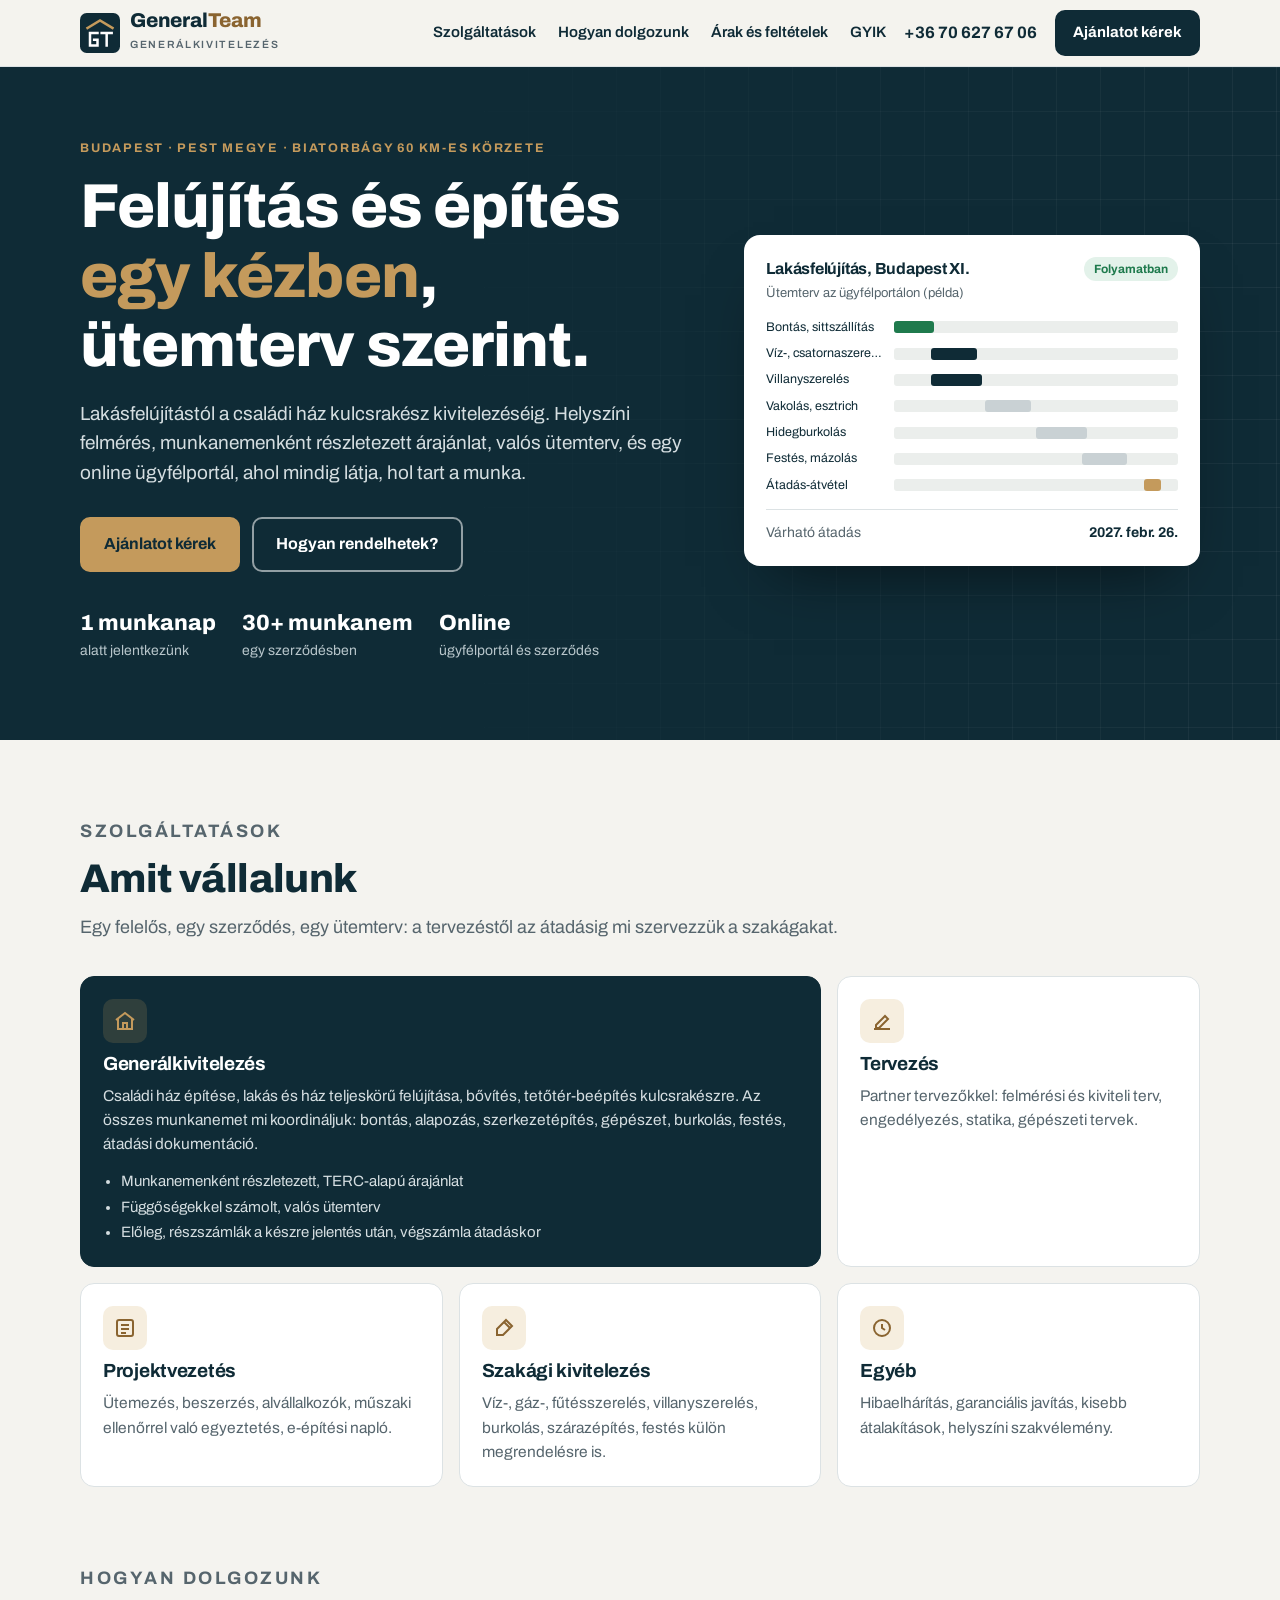
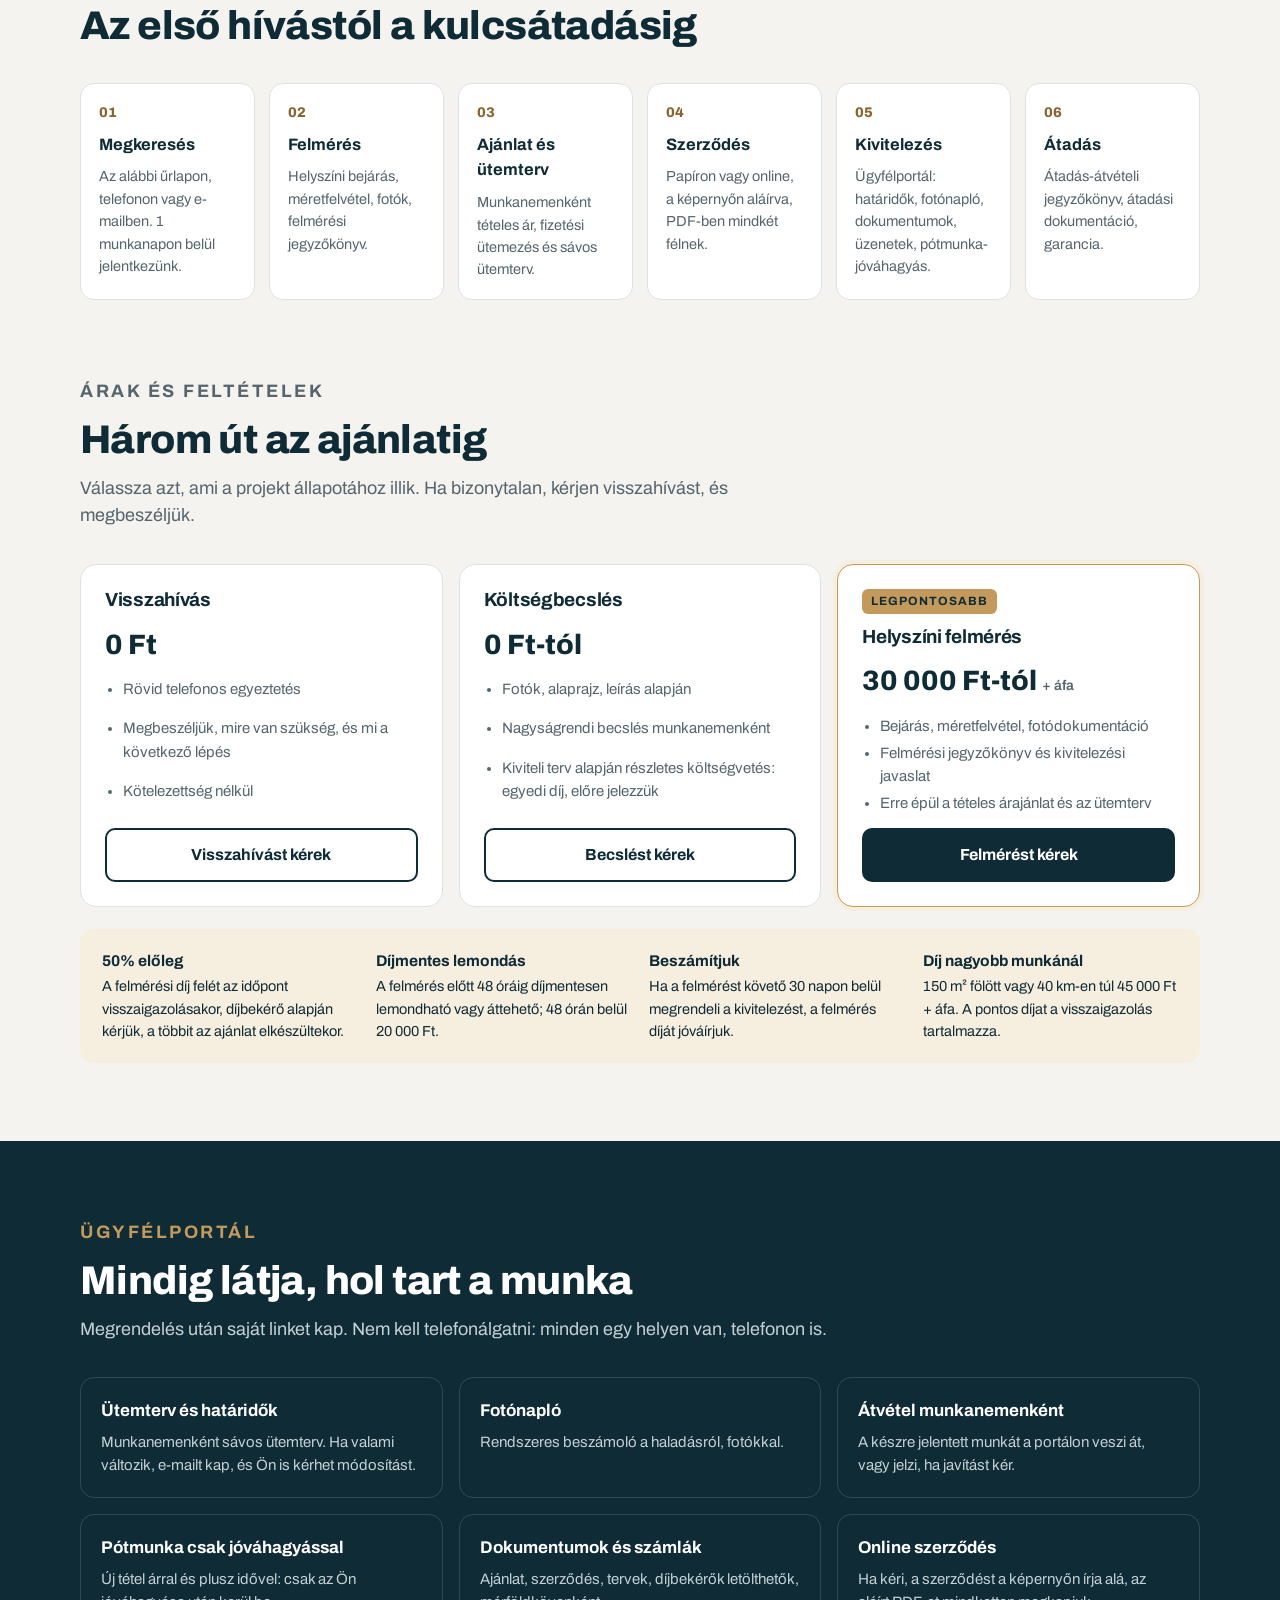
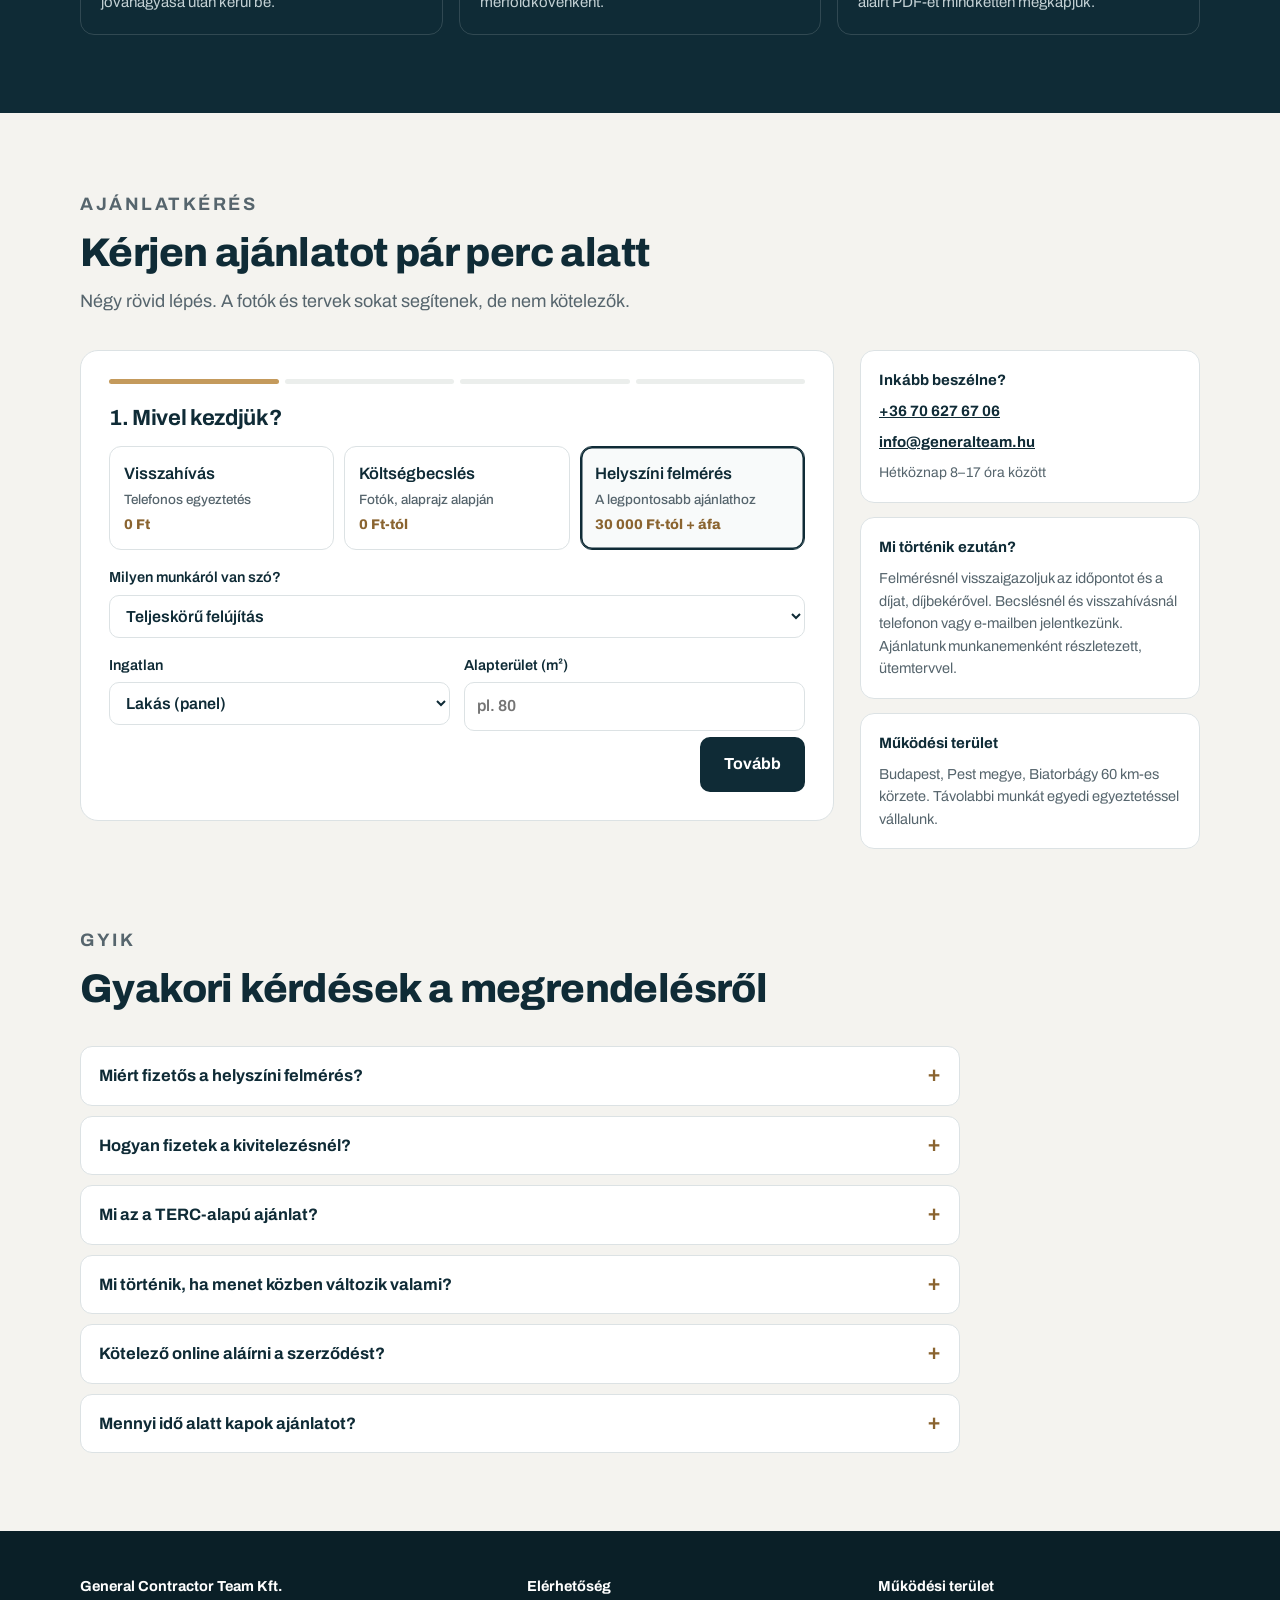
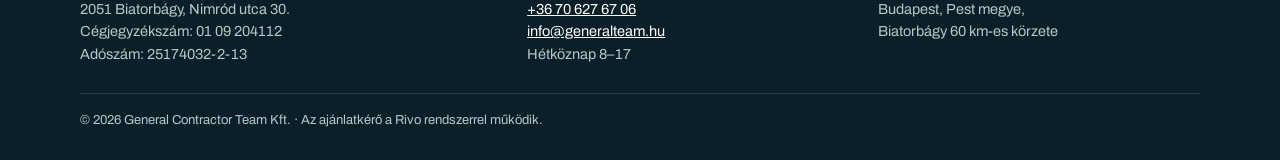
==== gt/index.html @ 6536d8f0 "GeneralTeam: iroda, ügyfélportál és weboldal (generálkivitelezés) Co-Authored-By: Claude Opus 5.5 <n" ====
<!DOCTYPE html>
<html lang="hu">
<head>
<meta charset="utf-8">
<meta name="viewport" content="width=device-width, initial-scale=1, viewport-fit=cover">
<title>GeneralTeam – generálkivitelezés Budapesten és Pest megyében</title>
<meta name="description" content="Lakásfelújítás, családi ház építése, bővítés és szakági munkák egy kézben. Helyszíni felmérés, részletes árajánlat ütemtervvel, online ügyfélportál.">
<link rel="preconnect" href="https://fonts.googleapis.com">
<link href="https://fonts.googleapis.com/css2?family=Archivo:wght@400;500;600;700;800&display=swap" rel="stylesheet">
<style>
:root{
  --navy:#0F2B36;--navy2:#173B49;--brass:#C49A5C;--brass-d:#8A6430;--brass-t:#F6EEDF;
  --bg:#F4F3EF;--paper:#FFFFFF;--ink:#0F2B36;--muted:#56656D;--line:#DCE2E4;--soft:#EBEEEC;
  --ok:#1F7A4D;--ok-t:#E3F2EA;--bad:#B3261E;--bad-t:#FBE9E7;
  --f:'Archivo',system-ui,-apple-system,'Segoe UI',sans-serif;
  color-scheme:light;
}
*{box-sizing:border-box}[hidden]{display:none!important}
html{scroll-behavior:smooth;-webkit-text-size-adjust:100%}
body{margin:0;background:var(--bg);color:var(--ink);font-family:var(--f);font-size:16.5px;line-height:1.55}
a{color:inherit}
img,svg{display:block}
h1,h2,h3{margin:0;letter-spacing:-.015em;line-height:1.12;text-wrap:balance}
h1{font-size:clamp(34px,6.4vw,62px);font-weight:800}
h2{font-size:clamp(27px,4.2vw,40px);font-weight:800}
h3{font-size:19px;font-weight:700}
p{margin:0}
.wrap{max-width:1160px;margin:0 auto;padding-inline:20px}
.eyebrow{font-size:12.5px;letter-spacing:.14em;text-transform:uppercase;font-weight:700;color:var(--brass-d)}
.muted{color:var(--muted)}
.btn{display:inline-flex;align-items:center;justify-content:center;gap:8px;font:inherit;font-weight:700;font-size:16px;border:2px solid var(--navy);background:var(--navy);color:#fff;padding:13px 22px;border-radius:10px;text-decoration:none;cursor:pointer;min-height:48px}
.btn:hover{background:var(--navy2)}
.btn.brass{background:var(--brass);border-color:var(--brass);color:var(--navy)}
.btn.brass:hover{background:#D3AD74}
.btn.ghost{background:transparent;color:var(--navy)}
.btn.ghost.light{color:#fff;border-color:rgba(255,255,255,.55)}
.btn:disabled{opacity:.55;cursor:wait}
:focus-visible{outline:3px solid var(--brass);outline-offset:2px}

/* fejléc */
.hdr{position:sticky;top:0;z-index:30;background:rgba(244,243,239,.94);backdrop-filter:saturate(1.4) blur(8px);border-bottom:1px solid var(--line)}
.hdr .wrap{display:flex;align-items:center;gap:18px;min-height:66px}
.brand{display:flex;align-items:center;gap:10px;text-decoration:none}
.brand b{font-size:20px;font-weight:800;letter-spacing:-.01em;display:block;line-height:1}
.brand small{font-size:10.5px;letter-spacing:.16em;color:var(--muted);font-weight:600}
.nav{display:flex;gap:22px;margin-left:auto;font-weight:600;font-size:15px}
.nav a{text-decoration:none}
.nav a:hover{color:var(--brass-d)}
.hdr .tel{font-weight:700;text-decoration:none;white-space:nowrap}
.hdr .btn{padding:9px 16px;min-height:42px;font-size:15px}

/* hős */
.hero{background:var(--navy);color:#fff;position:relative;overflow:hidden}
.hero .wrap{display:grid;grid-template-columns:minmax(0,1.15fr) minmax(0,.85fr);gap:48px;align-items:center;padding-block:72px 78px;position:relative;z-index:1}
.hero h1 span{color:var(--brass)}
.hero p.lead{font-size:19px;color:#D5DEE1;max-width:36em;margin-top:18px}
.hero .cta{display:flex;gap:12px;flex-wrap:wrap;margin-top:30px}
.hero .facts{display:flex;gap:26px;flex-wrap:wrap;margin-top:34px;font-size:14px;color:#B8C6CB}
.hero .facts b{display:block;color:#fff;font-size:22px;font-weight:800}
.grid-bg{position:absolute;inset:0;background-image:linear-gradient(rgba(255,255,255,.05) 1px,transparent 1px),linear-gradient(90deg,rgba(255,255,255,.05) 1px,transparent 1px);background-size:44px 44px;mask-image:linear-gradient(90deg,transparent 30%,#000 100%);-webkit-mask-image:linear-gradient(90deg,transparent 30%,#000 100%)}
.hero-card{background:#fff;color:var(--ink);border-radius:16px;padding:22px;box-shadow:0 30px 60px -30px rgba(0,0,0,.6)}
.hero-card h3{font-size:16px}
.mini-g{display:flex;flex-direction:column;gap:7px;margin-top:14px}
.mini-g div{display:grid;grid-template-columns:118px minmax(0,1fr);gap:10px;align-items:center;font-size:12.5px}
.mini-g span{white-space:nowrap;overflow:hidden;text-overflow:ellipsis}
.mini-g i{display:block;height:12px;border-radius:3px;background:var(--soft);position:relative}
.mini-g i::after{content:'';position:absolute;top:0;bottom:0;left:var(--a);width:var(--w);border-radius:3px;background:var(--c,#C9D1D4)}
.hero-card .row{display:flex;justify-content:space-between;gap:10px;border-top:1px solid var(--line);padding-top:12px;margin-top:14px;font-size:14px}
.pill{display:inline-block;font-size:12px;font-weight:700;padding:3px 10px;border-radius:99px;background:var(--ok-t);color:var(--ok)}

section{padding-block:78px}
.sec-h{display:flex;flex-direction:column;gap:12px;max-width:760px;margin-bottom:34px}
.sec-h p{font-size:18px;color:var(--muted)}

/* szolgáltatások */
.svc{display:grid;grid-template-columns:repeat(3,minmax(0,1fr));gap:16px}
.svc article{background:var(--paper);border:1px solid var(--line);border-radius:14px;padding:22px;display:flex;flex-direction:column;gap:10px}
.svc article.big{grid-column:span 2;background:var(--navy);color:#fff;border-color:var(--navy)}
.svc article.big p,.svc article.big li{color:#D5DEE1}
.svc .ico{width:44px;height:44px;border-radius:10px;background:var(--brass-t);display:grid;place-items:center}
.svc article.big .ico{background:rgba(196,154,92,.18)}
.svc ul{margin:4px 0 0;padding-left:18px;font-size:15px;color:var(--muted);display:grid;gap:2px}
.svc p{font-size:15.5px;color:var(--muted)}

/* folyamat */
.steps{display:grid;grid-template-columns:repeat(6,minmax(0,1fr));gap:14px;counter-reset:s}
.steps li{list-style:none;background:var(--paper);border:1px solid var(--line);border-radius:14px;padding:18px;display:flex;flex-direction:column;gap:8px;position:relative}
.steps li::before{counter-increment:s;content:counter(s,decimal-leading-zero);font-weight:800;color:var(--brass-d);font-size:14px}
.steps li b{font-size:16.5px}
.steps li span{font-size:14.5px;color:var(--muted)}
.steps{padding:0;margin:0}

/* utak */
.paths{display:grid;grid-template-columns:repeat(3,minmax(0,1fr));gap:16px}
.path{background:var(--paper);border:1.5px solid var(--line);border-radius:16px;padding:24px;display:flex;flex-direction:column;gap:12px}
.path.hl{border-color:var(--brass);box-shadow:0 0 0 4px var(--brass-t)}
.path .price{font-size:28px;font-weight:800}
.path .price small{font-size:14px;font-weight:600;color:var(--muted)}
.path ul{margin:0;padding-left:18px;font-size:15px;color:var(--muted);display:grid;gap:4px;flex:1}
.path .tag{align-self:flex-start;font-size:12px;font-weight:700;letter-spacing:.08em;text-transform:uppercase;background:var(--brass);color:var(--navy);padding:3px 9px;border-radius:6px}
.terms{margin-top:22px;background:var(--brass-t);border-radius:14px;padding:20px 22px;display:grid;grid-template-columns:repeat(4,minmax(0,1fr));gap:18px;font-size:14.5px}
.terms b{display:block;font-size:15.5px;margin-bottom:2px}

/* portál */
.portal{background:var(--navy);color:#fff}
.portal .sec-h p{color:#C3D0D4}
.feat{display:grid;grid-template-columns:repeat(3,minmax(0,1fr));gap:16px}
.feat div{border:1px solid rgba(255,255,255,.14);border-radius:14px;padding:20px;display:flex;flex-direction:column;gap:6px}
.feat b{font-size:17px}
.feat span{color:#C3D0D4;font-size:15px}

/* űrlap */
.form-wrap{display:grid;grid-template-columns:minmax(0,1fr) 340px;gap:26px;align-items:start}
.wiz{background:var(--paper);border:1px solid var(--line);border-radius:18px;padding:28px}
.prog{display:flex;gap:6px;margin-bottom:22px}
.prog i{flex:1;height:5px;border-radius:9px;background:var(--soft)}
.prog i.on{background:var(--brass)}
.step{display:flex;flex-direction:column;gap:16px}
.step h3{font-size:22px}
.opts{display:grid;grid-template-columns:repeat(3,minmax(0,1fr));gap:10px}
.opts.c2{grid-template-columns:repeat(2,minmax(0,1fr))}
.opt{position:relative}
.opt input{position:absolute;opacity:0;pointer-events:none}
.opt span{display:flex;flex-direction:column;gap:3px;border:1.5px solid var(--line);border-radius:12px;padding:14px;cursor:pointer;height:100%;font-weight:600}
.opt span small{font-weight:500;color:var(--muted);font-size:13.5px}
.opt span em{font-style:normal;font-weight:800;color:var(--brass-d);font-size:14px}
.opt input:checked+span{border-color:var(--navy);box-shadow:inset 0 0 0 1.5px var(--navy);background:#F8FAFA}
.opt input:focus-visible+span{outline:3px solid var(--brass);outline-offset:2px}
.f2{display:grid;grid-template-columns:repeat(2,minmax(0,1fr));gap:14px}
label.fld{display:flex;flex-direction:column;gap:6px;font-weight:600;font-size:14.5px}
label.fld small{font-weight:500;color:var(--muted)}
input[type=text],input[type=email],input[type=tel],input[type=number],input[type=date],select,textarea{font:inherit;font-size:16px;width:100%;border:1.5px solid var(--line);border-radius:10px;padding:11px 12px;background:#fff;color:var(--ink)}
textarea{min-height:110px;resize:vertical}
input:focus,select:focus,textarea:focus{border-color:var(--navy);outline:none}
.chk{display:flex;gap:10px;align-items:flex-start;font-size:15px}
.chk input{width:20px;height:20px;margin-top:2px;flex:none;accent-color:var(--navy)}
.drop{border:2px dashed #B9C3C6;border-radius:12px;padding:20px;text-align:center;cursor:pointer;background:#FAFBFA;display:block}
.drop b{display:block}
.flist{display:flex;flex-direction:column;gap:6px;font-size:14px}
.flist div{display:flex;justify-content:space-between;gap:10px;background:var(--soft);border-radius:8px;padding:7px 10px}
.flist button{border:0;background:none;font:inherit;color:var(--bad);cursor:pointer}
.nav-b{display:flex;justify-content:space-between;gap:10px;margin-top:6px}
.err{background:var(--bad-t);color:var(--bad);padding:11px 14px;border-radius:10px;font-weight:600;font-size:15px}
.fee{background:var(--brass-t);border-radius:12px;padding:14px 16px;font-size:15px;display:flex;flex-direction:column;gap:6px}
.fee b.big{font-size:22px}
.done{text-align:center;padding:30px 10px;display:flex;flex-direction:column;gap:12px;align-items:center}
.done .ok{width:64px;height:64px;border-radius:50%;background:var(--ok-t);display:grid;place-items:center}
.aside{display:flex;flex-direction:column;gap:14px;position:sticky;top:86px}
.aside .card{background:var(--paper);border:1px solid var(--line);border-radius:14px;padding:18px;font-size:15px;display:flex;flex-direction:column;gap:8px}
.aside .card a{font-weight:700}
.hp{position:absolute;left:-9999px;width:1px;height:1px;overflow:hidden}

/* GYIK */
.faq{display:grid;gap:10px;max-width:880px}
.faq details{background:var(--paper);border:1px solid var(--line);border-radius:12px;padding:0 18px}
.faq summary{cursor:pointer;font-weight:700;padding:16px 0;list-style:none;display:flex;justify-content:space-between;gap:12px}
.faq summary::after{content:'+';font-size:22px;line-height:1;color:var(--brass-d)}
.faq details[open] summary::after{content:'–'}
.faq summary::-webkit-details-marker{display:none}
.faq details p{padding-bottom:16px;color:var(--muted)}

footer{background:#0A1F27;color:#B8C6CB;padding-block:44px 30px;font-size:14.5px}
footer .wrap{display:grid;grid-template-columns:1.3fr 1fr 1fr;gap:28px}
footer b{color:#fff}
footer a{color:#fff}
footer .bot{grid-column:1/-1;border-top:1px solid rgba(255,255,255,.12);padding-top:16px;font-size:13px}
.mcta{display:none}

@media (max-width:960px){
  .hero .wrap{grid-template-columns:minmax(0,1fr);padding-block:48px 56px;gap:34px}
  .svc,.paths,.feat{grid-template-columns:minmax(0,1fr) minmax(0,1fr)}
  .svc article.big{grid-column:1/-1}
  .steps{grid-template-columns:repeat(3,minmax(0,1fr))}
  .terms{grid-template-columns:repeat(2,minmax(0,1fr))}
  .form-wrap{grid-template-columns:minmax(0,1fr)}
  .aside{position:static}
  .nav{display:none}
  .hdr .tel{margin-left:auto}
}
@media (max-width:640px){
  body{font-size:16px}
  section{padding-block:54px}
  .wrap{padding-inline:16px}
  .svc,.paths,.feat,.steps,.terms,.f2,.opts,.opts.c2{grid-template-columns:minmax(0,1fr)}
  .hero .cta .btn{flex:1 1 100%}
  .hero p.lead{font-size:17.5px}
  .wiz{padding:20px 16px;border-radius:14px}
  .hdr .btn{display:none}
  .hdr .tel{font-size:15px}
  .brand small{display:none}
  footer .wrap{grid-template-columns:minmax(0,1fr)}
  .mcta{display:flex;position:fixed;left:0;right:0;bottom:0;z-index:40;gap:8px;padding:10px 12px calc(10px + env(safe-area-inset-bottom));background:rgba(244,243,239,.97);border-top:1px solid var(--line)}
  .mcta .btn{flex:1;padding:11px 10px;font-size:15px}
  footer{padding-bottom:96px}
  .mini-g div{grid-template-columns:96px minmax(0,1fr)}
}
@media (prefers-reduced-motion:reduce){html{scroll-behavior:auto}}
</style>
</head>
<body>
<header class="hdr">
  <div class="wrap">
    <a class="brand" href="#top" aria-label="GeneralTeam – kezdőlap">
      <svg width="40" height="40" viewBox="0 0 48 48" aria-hidden="true"><rect width="48" height="48" rx="8" fill="#0F2B36"/><path d="M9 18L24 9l15 9" fill="none" stroke="#C49A5C" stroke-width="3" stroke-linecap="square"/><path d="M21 24H12v15h9v-7h-4" fill="none" stroke="#fff" stroke-width="3" stroke-linecap="square"/><path d="M26 24h12M32 24v15" fill="none" stroke="#fff" stroke-width="3" stroke-linecap="square"/></svg>
      <span><b>General<span style="color:#8A6430">Team</span></b><small>GENERÁLKIVITELEZÉS</small></span>
    </a>
    <nav class="nav" aria-label="Fő menü"><a href="#szolgaltatasok">Szolgáltatások</a><a href="#folyamat">Hogyan dolgozunk</a><a href="#feltetelek">Árak és feltételek</a><a href="#gyik">GYIK</a></nav>
    <a class="tel" href="tel:+36706276706">+36 70 627 67 06</a>
    <a class="btn" href="#ajanlatkeres">Ajánlatot kérek</a>
  </div>
</header>

<main id="top">
<div class="hero">
  <div class="grid-bg" aria-hidden="true"></div>
  <div class="wrap">
    <div>
      <p class="eyebrow" style="color:var(--brass)">Budapest · Pest megye · Biatorbágy 60 km-es körzete</p>
      <h1 style="margin-top:14px">Felújítás és építés <span>egy kézben</span>, ütemterv szerint.</h1>
      <p class="lead">Lakásfelújítástól a családi ház kulcsrakész kivitelezéséig. Helyszíni felmérés, munkanemenként részletezett árajánlat, valós ütemterv, és egy online ügyfélportál, ahol mindig látja, hol tart a munka.</p>
      <div class="cta"><a class="btn brass" href="#ajanlatkeres">Ajánlatot kérek</a><a class="btn ghost light" href="#feltetelek">Hogyan rendelhetek?</a></div>
      <div class="facts"><div><b>1 munkanap</b>alatt jelentkezünk</div><div><b>30+ munkanem</b>egy szerződésben</div><div><b>Online</b>ügyfélportál és szerződés</div></div>
    </div>
    <div class="hero-card" aria-label="Példa: ütemterv az ügyfélportálon">
      <div style="display:flex;justify-content:space-between;gap:10px;align-items:center"><h3>Lakásfelújítás, Budapest XI.</h3><span class="pill">Folyamatban</span></div>
      <p class="muted" style="font-size:13px;margin-top:2px">Ütemterv az ügyfélportálon (példa)</p>
      <div class="mini-g">
        <div><span>Bontás, sittszállítás</span><i style="--a:0%;--w:14%;--c:#1F7A4D"></i></div>
        <div><span>Víz-, csatornaszerelés</span><i style="--a:13%;--w:16%;--c:#0F2B36"></i></div>
        <div><span>Villanyszerelés</span><i style="--a:13%;--w:18%;--c:#0F2B36"></i></div>
        <div><span>Vakolás, esztrich</span><i style="--a:32%;--w:16%"></i></div>
        <div><span>Hidegburkolás</span><i style="--a:50%;--w:18%"></i></div>
        <div><span>Festés, mázolás</span><i style="--a:66%;--w:16%"></i></div>
        <div><span>Átadás-átvétel</span><i style="--a:88%;--w:6%;--c:#C49A5C"></i></div>
      </div>
      <div class="row"><span class="muted">Várható átadás</span><b>2027. febr. 26.</b></div>
    </div>
  </div>
</div>

<section id="szolgaltatasok">
  <div class="wrap">
    <div class="sec-h"><p class="eyebrow">Szolgáltatások</p><h2>Amit vállalunk</h2><p>Egy felelős, egy szerződés, egy ütemterv: a tervezéstől az átadásig mi szervezzük a szakágakat.</p></div>
    <div class="svc">
      <article class="big"><div class="ico"><svg width="24" height="24" viewBox="0 0 24 24" fill="none" stroke="#C49A5C" stroke-width="2"><path d="M3 11l9-7 9 7"/><path d="M5 10v10h14V10"/><path d="M10 20v-6h4v6"/></svg></div><h3>Generálkivitelezés</h3><p>Családi ház építése, lakás és ház teljeskörű felújítása, bővítés, tetőtér-beépítés kulcsrakészre. Az összes munkanemet mi koordináljuk: bontás, alapozás, szerkezetépítés, gépészet, burkolás, festés, átadási dokumentáció.</p><ul><li>Munkanemenként részletezett, TERC-alapú árajánlat</li><li>Függőségekkel számolt, valós ütemterv</li><li>Előleg, részszámlák a készre jelentés után, végszámla átadáskor</li></ul></article>
      <article><div class="ico"><svg width="24" height="24" viewBox="0 0 24 24" fill="none" stroke="#8A6430" stroke-width="2"><path d="M4 20h16"/><path d="M6 16l9-9 3 3-9 9H6z"/></svg></div><h3>Tervezés</h3><p>Partner tervezőkkel: felmérési és kiviteli terv, engedélyezés, statika, gépészeti tervek.</p></article>
      <article><div class="ico"><svg width="24" height="24" viewBox="0 0 24 24" fill="none" stroke="#8A6430" stroke-width="2"><rect x="4" y="4" width="16" height="16" rx="2"/><path d="M8 9h8M8 13h8M8 17h5"/></svg></div><h3>Projektvezetés</h3><p>Ütemezés, beszerzés, alvállalkozók, műszaki ellenőrrel való egyeztetés, e-építési napló.</p></article>
      <article><div class="ico"><svg width="24" height="24" viewBox="0 0 24 24" fill="none" stroke="#8A6430" stroke-width="2"><path d="M14 4l6 6-9 9H5v-6z"/><path d="M12 6l6 6"/></svg></div><h3>Szakági kivitelezés</h3><p>Víz-, gáz-, fűtésszerelés, villanyszerelés, burkolás, szárazépítés, festés külön megrendelésre is.</p></article>
      <article><div class="ico"><svg width="24" height="24" viewBox="0 0 24 24" fill="none" stroke="#8A6430" stroke-width="2"><circle cx="12" cy="12" r="8"/><path d="M12 8v4l3 2"/></svg></div><h3>Egyéb</h3><p>Hibaelhárítás, garanciális javítás, kisebb átalakítások, helyszíni szakvélemény.</p></article>
    </div>
  </div>
</section>

<section id="folyamat" style="padding-top:0">
  <div class="wrap">
    <div class="sec-h"><p class="eyebrow">Hogyan dolgozunk</p><h2>Az első hívástól a kulcsátadásig</h2></div>
    <ol class="steps">
      <li><b>Megkeresés</b><span>Az alábbi űrlapon, telefonon vagy e-mailben. 1 munkanapon belül jelentkezünk.</span></li>
      <li><b>Felmérés</b><span>Helyszíni bejárás, méretfelvétel, fotók, felmérési jegyzőkönyv.</span></li>
      <li><b>Ajánlat és ütemterv</b><span>Munkanemenként tételes ár, fizetési ütemezés és sávos ütemterv.</span></li>
      <li><b>Szerződés</b><span>Papíron vagy online, a képernyőn aláírva, PDF-ben mindkét félnek.</span></li>
      <li><b>Kivitelezés</b><span>Ügyfélportál: határidők, fotónapló, dokumentumok, üzenetek, pótmunka-jóváhagyás.</span></li>
      <li><b>Átadás</b><span>Átadás-átvételi jegyzőkönyv, átadási dokumentáció, garancia.</span></li>
    </ol>
  </div>
</section>

<section id="feltetelek" style="padding-top:0">
  <div class="wrap">
    <div class="sec-h"><p class="eyebrow">Árak és feltételek</p><h2>Három út az ajánlatig</h2><p>Válassza azt, ami a projekt állapotához illik. Ha bizonytalan, kérjen visszahívást, és megbeszéljük.</p></div>
    <div class="paths">
      <div class="path"><h3>Visszahívás</h3><div class="price">0 Ft</div><ul><li>Rövid telefonos egyeztetés</li><li>Megbeszéljük, mire van szükség, és mi a következő lépés</li><li>Kötelezettség nélkül</li></ul><a class="btn ghost" href="#ajanlatkeres" data-ut="visszahivas">Visszahívást kérek</a></div>
      <div class="path"><h3>Költségbecslés</h3><div class="price">0 Ft-tól</div><ul><li>Fotók, alaprajz, leírás alapján</li><li>Nagyságrendi becslés munkanemenként</li><li>Kiviteli terv alapján részletes költségvetés: egyedi díj, előre jelezzük</li></ul><a class="btn ghost" href="#ajanlatkeres" data-ut="becsles">Becslést kérek</a></div>
      <div class="path hl"><span class="tag">Legpontosabb</span><h3>Helyszíni felmérés</h3><div class="price">30 000 Ft-tól <small>+ áfa</small></div><ul><li>Bejárás, méretfelvétel, fotódokumentáció</li><li>Felmérési jegyzőkönyv és kivitelezési javaslat</li><li>Erre épül a tételes árajánlat és az ütemterv</li></ul><a class="btn" href="#ajanlatkeres" data-ut="felmeres">Felmérést kérek</a></div>
    </div>
    <div class="terms">
      <div><b>50% előleg</b>A felmérési díj felét az időpont visszaigazolásakor, díjbekérő alapján kérjük, a többit az ajánlat elkészültekor.</div>
      <div><b>Díjmentes lemondás</b>A felmérés előtt 48 óráig díjmentesen lemondható vagy áttehető; 48 órán belül 20 000 Ft.</div>
      <div><b>Beszámítjuk</b>Ha a felmérést követő 30 napon belül megrendeli a kivitelezést, a felmérés díját jóváírjuk.</div>
      <div><b>Díj nagyobb munkánál</b>150 m² fölött vagy 40 km-en túl 45 000 Ft + áfa. A pontos díjat a visszaigazolás tartalmazza.</div>
    </div>
  </div>
</section>

<section class="portal">
  <div class="wrap">
    <div class="sec-h"><p class="eyebrow" style="color:var(--brass)">Ügyfélportál</p><h2>Mindig látja, hol tart a munka</h2><p>Megrendelés után saját linket kap. Nem kell telefonálgatni: minden egy helyen van, telefonon is.</p></div>
    <div class="feat">
      <div><b>Ütemterv és határidők</b><span>Munkanemenként sávos ütemterv. Ha valami változik, e-mailt kap, és Ön is kérhet módosítást.</span></div>
      <div><b>Fotónapló</b><span>Rendszeres beszámoló a haladásról, fotókkal.</span></div>
      <div><b>Átvétel munkanemenként</b><span>A készre jelentett munkát a portálon veszi át, vagy jelzi, ha javítást kér.</span></div>
      <div><b>Pótmunka csak jóváhagyással</b><span>Új tétel árral és plusz idővel: csak az Ön jóváhagyása után kerül be.</span></div>
      <div><b>Dokumentumok és számlák</b><span>Ajánlat, szerződés, tervek, díjbekérők letölthetők, mérföldkövenként.</span></div>
      <div><b>Online szerződés</b><span>Ha kéri, a szerződést a képernyőn írja alá, az aláírt PDF-et mindketten megkapjuk.</span></div>
    </div>
  </div>
</section>

<section id="ajanlatkeres">
  <div class="wrap">
    <div class="sec-h"><p class="eyebrow">Ajánlatkérés</p><h2>Kérjen ajánlatot pár perc alatt</h2><p>Négy rövid lépés. A fotók és tervek sokat segítenek, de nem kötelezők.</p></div>
    <div class="form-wrap">
      <form class="wiz" id="wiz" novalidate>
        <div class="prog" aria-hidden="true"><i></i><i></i><i></i><i></i></div>
        <div id="ferr" class="err" role="alert" hidden></div>

        <div class="step" data-s="1">
          <h3>1. Mivel kezdjük?</h3>
          <div class="opts" role="radiogroup" aria-label="Az ajánlatkérés módja">
            <label class="opt"><input type="radio" name="ut" value="visszahivas"><span>Visszahívás<small>Telefonos egyeztetés</small><em>0 Ft</em></span></label>
            <label class="opt"><input type="radio" name="ut" value="becsles"><span>Költségbecslés<small>Fotók, alaprajz alapján</small><em>0 Ft-tól</em></span></label>
            <label class="opt"><input type="radio" name="ut" value="felmeres" checked><span>Helyszíni felmérés<small>A legpontosabb ajánlathoz</small><em>30 000 Ft-tól + áfa</em></span></label>
          </div>
          <label class="fld">Milyen munkáról van szó?
            <select id="tipus"><option>Teljeskörű felújítás</option><option>Generálkivitelezés (új építés)</option><option>Bővítés, átalakítás, tetőtér-beépítés</option><option>Fürdőszoba / konyha felújítás</option><option>Szakági munka (gépészet, villany, burkolás…)</option><option>Egyéb</option></select></label>
          <div class="f2">
            <label class="fld">Ingatlan<select id="ingatlan"><option>Lakás (panel)</option><option>Lakás (tégla)</option><option>Családi ház</option><option>Ikerház, sorház</option><option>Üzlet, iroda</option><option>Telek (új építés)</option></select></label>
            <label class="fld">Alapterület (m²)<input type="number" id="m2" inputmode="numeric" min="1" placeholder="pl. 80"></label>
          </div>
        </div>

        <div class="step" data-s="2" hidden>
          <h3>2. Hol és mikor?</h3>
          <div class="f2">
            <label class="fld">Település, kerület<input type="text" id="hely" placeholder="pl. Budapest XI." autocomplete="address-level2"></label>
            <label class="fld">Mikor kezdené?<select id="kezdes"><option>Minél előbb</option><option>1–3 hónapon belül</option><option>3–6 hónapon belül</option><option>Később / még tervezem</option></select></label>
          </div>
          <label class="fld" data-only="felmeres">A felmérés címe<input type="text" id="cim" placeholder="irányítószám, utca, házszám" autocomplete="street-address"></label>
          <div class="f2" data-only="felmeres">
            <label class="fld">Felmérés: javasolt nap<input type="date" id="fnap"></label>
            <label class="fld">Napszak<select id="fsz"><option>Délelőtt</option><option>Délután</option><option>Mindegy</option></select></label>
          </div>
          <label class="fld">Mit szeretne? Röviden írja le<textarea id="megj" placeholder="pl. 2 szobás panellakás teljes felújítása: fürdő kád helyett zuhannyal, új villany, laminált helyett parketta."></textarea></label>
          <div class="fee" id="feebox" data-only="felmeres"></div>
        </div>

        <div class="step" data-s="3" hidden>
          <h3>3. Fotók, tervek <small class="muted" style="font-weight:500;font-size:15px">(nem kötelező)</small></h3>
          <p class="muted" id="fhint">Alaprajz, terv, fotók a jelenlegi állapotról. Legfeljebb 6 fájl, egyenként 10 MB.</p>
          <label class="drop" for="files"><b>Fájlok kiválasztása</b><span class="muted" style="font-size:14px">telefonról fotót is készíthet</span><input type="file" id="files" multiple accept="image/*,.pdf,.dwg,.dxf,.doc,.docx,.xls,.xlsx" hidden></label>
          <div class="flist" id="flist"></div>
        </div>

        <div class="step" data-s="4" hidden>
          <h3>4. Elérhetőség</h3>
          <div class="f2">
            <label class="fld">Név<input type="text" id="nev" autocomplete="name"></label>
            <label class="fld">Telefon<input type="tel" id="tel" autocomplete="tel" placeholder="+36 …"></label>
          </div>
          <label class="fld">E-mail<input type="email" id="email" autocomplete="email"></label>
          <label class="fld" data-only="felmeres">Számlázási név és cím <small>(a felmérési díj díjbekérőjéhez)</small><input type="text" id="szamla" placeholder="ha eltér a fentiektől"></label>
          <label class="chk" data-only="felmeres"><input type="checkbox" id="aszf"><span>Elfogadom a felmérés feltételeit: a díj 50%-a előleg a visszaigazoláskor; 48 órán belüli lemondásnál 20 000 Ft; 30 napon belüli megrendelésnél a díj beszámít.</span></label>
          <label class="chk"><input type="checkbox" id="adatv"><span>Hozzájárulok, hogy adataimat az ajánlatkérés kezeléséhez felhasználják.</span></label>
          <div class="hp" aria-hidden="true"><label>Ne töltse ki<input type="text" id="hp" tabindex="-1" autocomplete="off"></label></div>
        </div>

        <div class="nav-b" id="navb"><button type="button" class="btn ghost" id="back" hidden>Vissza</button><span></span><button type="button" class="btn" id="next">Tovább</button></div>

        <div class="done" id="done" hidden>
          <div class="ok"><svg width="30" height="30" viewBox="0 0 24 24" fill="none" stroke="#1F7A4D" stroke-width="2.6"><path d="M5 12l5 5 9-10"/></svg></div>
          <h3>Köszönjük, megkaptuk!</h3>
          <p class="muted" id="donetx">Visszaigazoló e-mailt küldtünk. Jellemzően 1 munkanapon belül jelentkezünk.</p>
        </div>
      </form>
      <aside class="aside">
        <div class="card"><b>Inkább beszélne?</b><a href="tel:+36706276706">+36 70 627 67 06</a><a href="mailto:info@generalteam.hu">info@generalteam.hu</a><span class="muted" style="font-size:14px">Hétköznap 8–17 óra között</span></div>
        <div class="card"><b>Mi történik ezután?</b><span class="muted" style="font-size:14.5px">Felmérésnél visszaigazoljuk az időpontot és a díjat, díjbekérővel. Becslésnél és visszahívásnál telefonon vagy e-mailben jelentkezünk. Ajánlatunk munkanemenként részletezett, ütemtervvel.</span></div>
        <div class="card"><b>Működési terület</b><span class="muted" style="font-size:14.5px">Budapest, Pest megye, Biatorbágy 60 km-es körzete. Távolabbi munkát egyedi egyeztetéssel vállalunk.</span></div>
      </aside>
    </div>
  </div>
</section>

<section id="gyik" style="padding-top:0">
  <div class="wrap">
    <div class="sec-h"><p class="eyebrow">GYIK</p><h2>Gyakori kérdések a megrendelésről</h2></div>
    <div class="faq">
      <details><summary>Miért fizetős a helyszíni felmérés?</summary><p>A felmérés szakember kiszállásával, méretfelvétellel és jegyzőkönyvvel jár, erre épül a tételes ajánlat. A díjat beszámítjuk, ha a felmérést követő 30 napon belül megrendeli a kivitelezést. Ha csak tájékozódna, kérjen ingyenes visszahívást vagy fotók alapján becslést.</p></details>
      <details><summary>Hogyan fizetek a kivitelezésnél?</summary><p>Jellemzően 30% előleg a szerződéskötéskor (anyagbeszerzés), majd munkanem-csoportonként részszámla a készre jelentés és az Ön átvétele után, végül végszámla az átadás-átvételkor. A pontos ütemezés az ajánlatban szerepel.</p></details>
      <details><summary>Mi az a TERC-alapú ajánlat?</summary><p>Az építőiparban elterjedt tételes költségvetési rendszer szerint, munkanemenként (bontás, falazás, burkolás stb.) mennyiséggel és egységárral részletezzük az árat. Így pontosan látja, mit miért fizet, és a pótmunkák is összevethetők.</p></details>
      <details><summary>Mi történik, ha menet közben változik valami?</summary><p>A pótmunkát vagy módosítást árral és a határidőre gyakorolt hatással együtt küldjük el az ügyfélportálon. Csak az Ön jóváhagyása után kerül be a szerződéses tartalomba, és az ütemterv is automatikusan frissül.</p></details>
      <details><summary>Kötelező online aláírni a szerződést?</summary><p>Nem. Kérésre a szerződést a portálon, a képernyőn is aláírhatja (aláírási naplóval és PDF-fel), de papíron vagy minősített elektronikus aláírással is megköthetjük.</p></details>
      <details><summary>Mennyi idő alatt kapok ajánlatot?</summary><p>Visszahívást és becslést jellemzően 1–3 munkanapon belül, a felmérés után a tételes ajánlatot ütemtervvel együtt 5–10 munkanapon belül küldjük, a munka méretétől függően.</p></details>
    </div>
  </div>
</section>
</main>

<footer>
  <div class="wrap">
    <div><b>General Contractor Team Kft.</b><br>2051 Biatorbágy, Nimród utca 30.<br>Cégjegyzékszám: 01 09 204112<br>Adószám: 25174032-2-13</div>
    <div><b>Elérhetőség</b><br><a href="tel:+36706276706">+36 70 627 67 06</a><br><a href="mailto:info@generalteam.hu">info@generalteam.hu</a><br>Hétköznap 8–17</div>
    <div><b>Működési terület</b><br>Budapest, Pest megye,<br>Biatorbágy 60 km-es körzete</div>
    <div class="bot">© <span id="yr"></span> General Contractor Team Kft. · Az ajánlatkérő a Rivo rendszerrel működik.</div>
  </div>
</footer>
<div class="mcta"><a class="btn ghost" href="tel:+36706276706">Hívás</a><a class="btn brass" href="#ajanlatkeres">Ajánlatot kérek</a></div>

<script>
(function(){
var API='https://script.google.com/macros/s/AKfycbxYgeSJEPj4zQlQoxu1woLnLV8YQdEm2bXwhjzd2IbayPJULP6pmNfQOj3PonUnmEnA/exec';
var $=function(id){return document.getElementById(id)};
$('yr').textContent=new Date().getFullYear();
var step=1,FILES=[],MAXF=6,MAXB=10*1024*1024;
function ut(){var r=document.querySelector('input[name=ut]:checked');return r?r.value:'felmeres'}
function fee(){var m=+$('m2').value||0,h=($('hely').value||'').toLowerCase(),far=/(győr|székesfehérvár|kecskemét|tatabánya|esztergom|vác|gödöllő|cegléd)/.test(h);return (m>150||far)?45000:30000}
function ft(n){return Math.round(n).toLocaleString('hu-HU').replace(/\s/g,' ')+' Ft'}
function sync(){var u=ut();document.querySelectorAll('[data-only]').forEach(function(n){n.hidden=n.dataset.only!==u});
  var f=fee();$('feebox').innerHTML='<span>Felmérési díj (várható)</span><b class="big">'+ft(f)+' + áfa</b><span style="font-size:14px">Ebből előleg a visszaigazoláskor: <b>'+ft(f/2)+' + áfa</b>. A pontos díjat a visszaigazolásban rögzítjük. Megrendelés esetén beszámítjuk.</span>';
  $('fhint').textContent=u==='becsles'?'A becsléshez nagyon sokat segít néhány fotó a jelenlegi állapotról és egy alaprajz, ha van. Legfeljebb 6 fájl, egyenként 10 MB.':'Alaprajz, terv, fotók a jelenlegi állapotról. Legfeljebb 6 fájl, egyenként 10 MB.'}
function show(n){step=n;document.querySelectorAll('.step').forEach(function(s){s.hidden=+s.dataset.s!==n});
  document.querySelectorAll('.prog i').forEach(function(i,k){i.classList.toggle('on',k<n)});
  $('back').hidden=n===1;$('next').textContent=n===4?'Ajánlatkérés elküldése':'Tovább';err('');sync()}
function err(m){var e=$('ferr');e.textContent=m;e.hidden=!m;if(m)e.scrollIntoView({block:'nearest',behavior:'smooth'})}
function valid(n){var u=ut();
  if(n===2&&!$('hely').value.trim())return 'Kérjük, adja meg a települést.';
  if(n===2&&u==='felmeres'&&!$('cim').value.trim())return 'Kérjük, adja meg a felmérés címét.';
  if(n===4){if($('nev').value.trim().length<3)return 'Kérjük, adja meg a nevét.';if(!/^[^@\s]+@[^@\s]+\.[^@\s]+$/.test($('email').value.trim()))return 'Kérjük, adjon meg érvényes e-mail címet.';
    if(u!=='becsles'&&$('tel').value.replace(/\D/g,'').length<8)return 'Kérjük, adja meg a telefonszámát, hogy vissza tudjuk hívni.';
    if(u==='felmeres'&&!$('aszf').checked)return 'Kérjük, fogadja el a felmérés feltételeit.';if(!$('adatv').checked)return 'Kérjük, járuljon hozzá az adatkezeléshez.'}
  return ''}
document.querySelectorAll('input[name=ut]').forEach(function(r){r.addEventListener('change',sync)});
['m2','hely'].forEach(function(id){$(id).addEventListener('input',sync)});
document.querySelectorAll('[data-ut]').forEach(function(a){a.addEventListener('click',function(){var r=document.querySelector('input[name=ut][value="'+a.dataset.ut+'"]');if(r){r.checked=true;show(1)}})});
$('next').addEventListener('click',function(){var m=valid(step);if(m){err(m);return}if(step<4){show(step+1);$('wiz').scrollIntoView({block:'start',behavior:'smooth'});return}send()});
$('back').addEventListener('click',function(){if(step>1)show(step-1)});
var fd=new Date();fd.setDate(fd.getDate()+3);while(fd.getDay()===0||fd.getDay()===6)fd.setDate(fd.getDate()+1);$('fnap').value=fd.toISOString().slice(0,10);$('fnap').min=new Date().toISOString().slice(0,10);
function rf(){$('flist').innerHTML=FILES.map(function(f,i){return '<div><span>'+f.name.replace(/[<>&]/g,'')+' · '+Math.max(1,Math.round(f.size/1024))+' kB</span><button type="button" data-rm="'+i+'" aria-label="Eltávolítás">Törlés</button></div>'}).join('')}
$('files').addEventListener('change',function(e){var drop=0;err('');[].slice.call(e.target.files||[]).forEach(function(f){if(f.size>MAXB){err('Túl nagy fájl (max. 10 MB): '+f.name);return}if(FILES.length<MAXF)FILES.push(f);else drop++});if(drop)err('Legfeljebb 6 fájl csatolható, '+drop+' kimaradt.');e.target.value='';rf()});
$('flist').addEventListener('click',function(e){var b=e.target.closest('[data-rm]');if(b){FILES.splice(+b.dataset.rm,1);rf()}});
function b64(f){return new Promise(function(ok,no){var r=new FileReader();r.onload=function(){ok({n:f.name,t:f.type||'application/octet-stream',b64:String(r.result).split(',')[1]})};r.onerror=no;r.readAsDataURL(f)})}
function send(){var u=ut(),bt=$('next');bt.disabled=true;$('back').disabled=true;bt.textContent=FILES.length?'Küldés és feltöltés…':'Küldés…';
  var o={hp:$('hp').value,ut:u,fee:u==='felmeres'?fee():0,nev:$('nev').value.trim(),email:$('email').value.trim(),tel:$('tel').value.trim(),tipus:$('tipus').value,ingatlan:$('ingatlan').value,m2:+$('m2').value||0,hely:$('hely').value.trim(),
    cim:u==='felmeres'?$('cim').value.trim():'',szamla:u==='felmeres'?$('szamla').value.trim():'',kezdes:$('kezdes').value,megj:$('megj').value.trim(),
    elso:{visszahivas:'Visszahívás',becsles:'Költségbecslés',felmeres:'Helyszíni felmérés'}[u],idopont:u==='felmeres'?($('fnap').value+' '+$('fsz').value):''};
  o.reszlet=(u==='felmeres'?'Felmérési díj (várható): '+ft(o.fee)+' + áfa, feltételeket elfogadta':'');
  Promise.all(FILES.map(b64)).then(function(arr){o.files=arr;
    return fetch(API,{method:'POST',body:JSON.stringify({ten:'gt',fn:'ajanlatkeres',args:[o]}),credentials:'omit',redirect:'follow'}).then(function(r){return r.json()})})
  .then(function(j){if(j&&j.err)throw new Error(j.err);
    document.querySelectorAll('.step,.prog').forEach(function(s){s.hidden=true});$('navb').hidden=true;$('ferr').hidden=true;$('done').hidden=false;
    $('donetx').textContent=u==='felmeres'?'Visszaigazoló e-mailt küldtünk. 1 munkanapon belül jelentkezünk a felmérés pontos időpontjával és a díjbekérővel.':(u==='becsles'?'Visszaigazoló e-mailt küldtünk. A becslést jellemzően 1–3 munkanapon belül küldjük, ha kérdésünk van, telefonon keressük.':'Visszaigazoló e-mailt küldtünk. Hamarosan visszahívjuk a megadott számon.');
    $('done').scrollIntoView({block:'center',behavior:'smooth'})})
  .catch(function(e){bt.disabled=false;$('back').disabled=false;bt.textContent='Ajánlatkérés elküldése';err('Nem sikerült elküldeni: '+(e&&e.message||e)+'. Kérjük, próbálja újra, vagy hívjon minket: +36 70 627 67 06.')})}
show(1);
})();
</script>
</body>
</html>
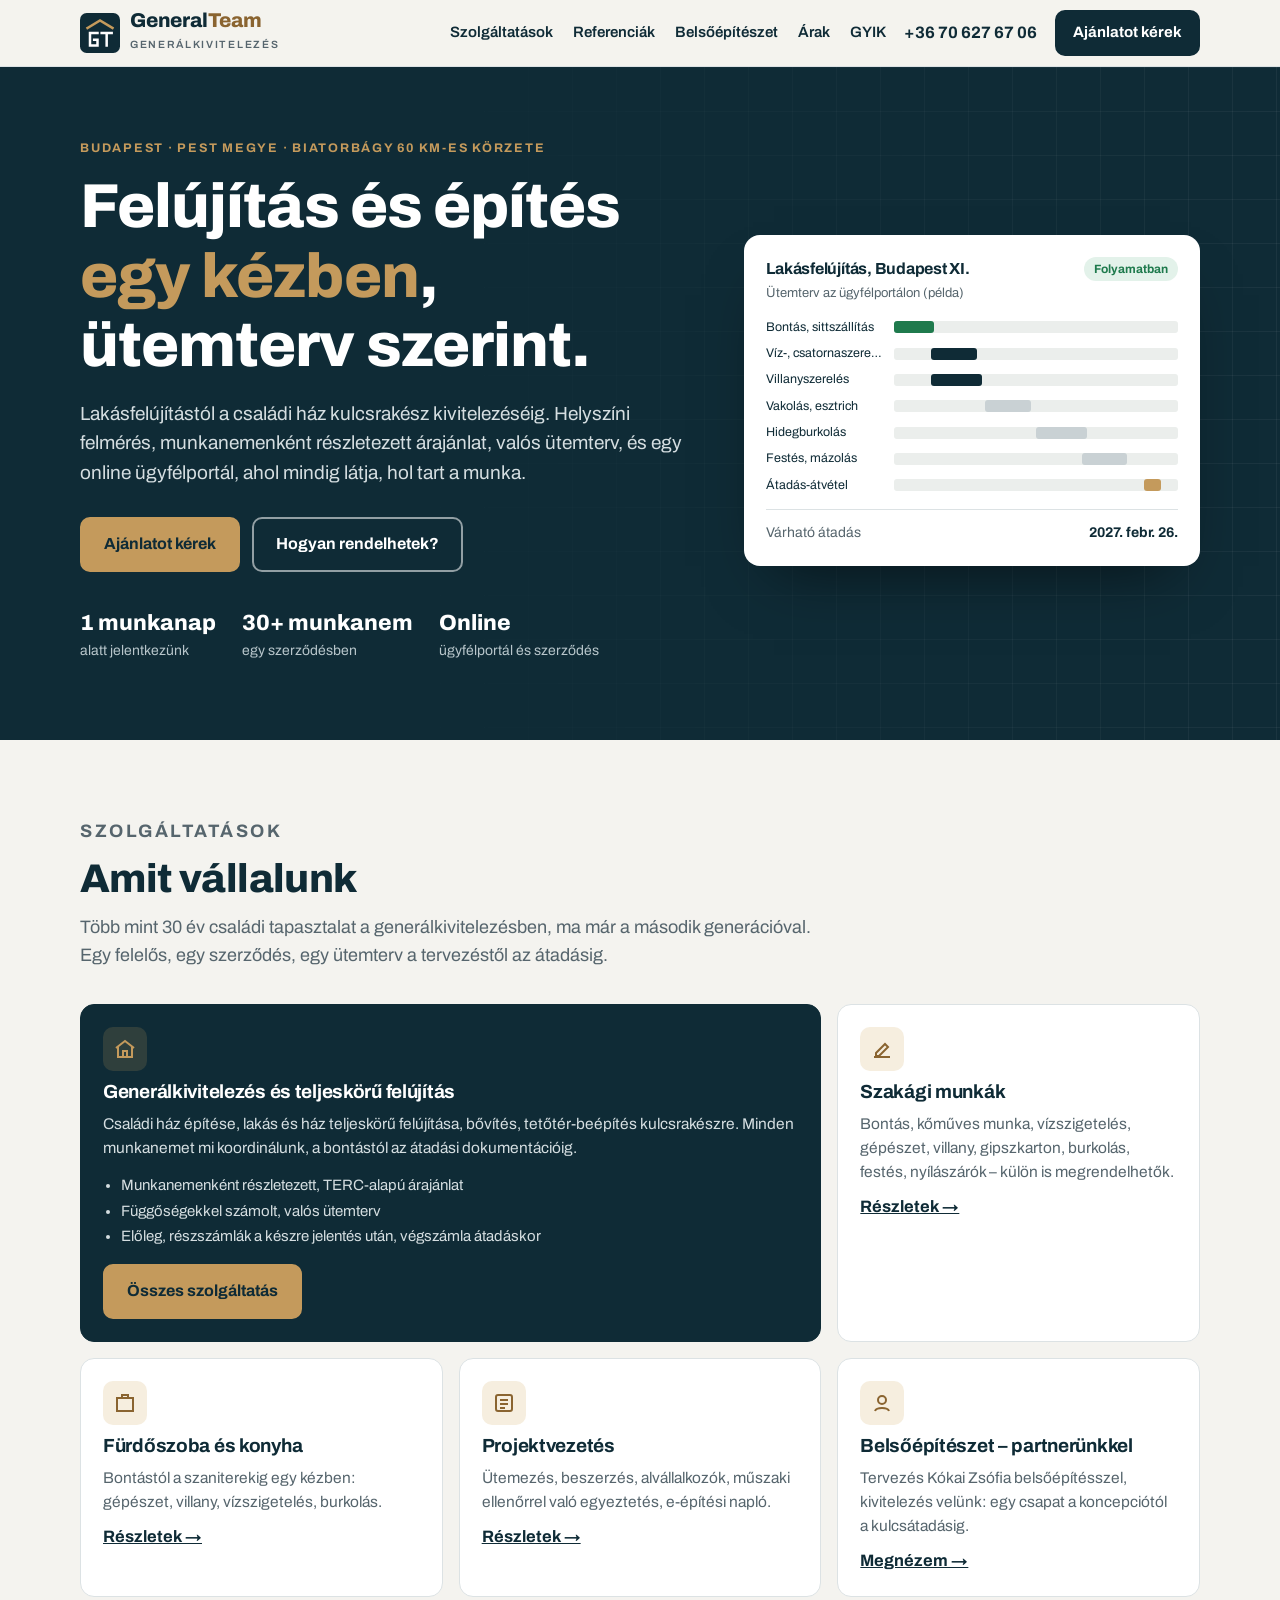
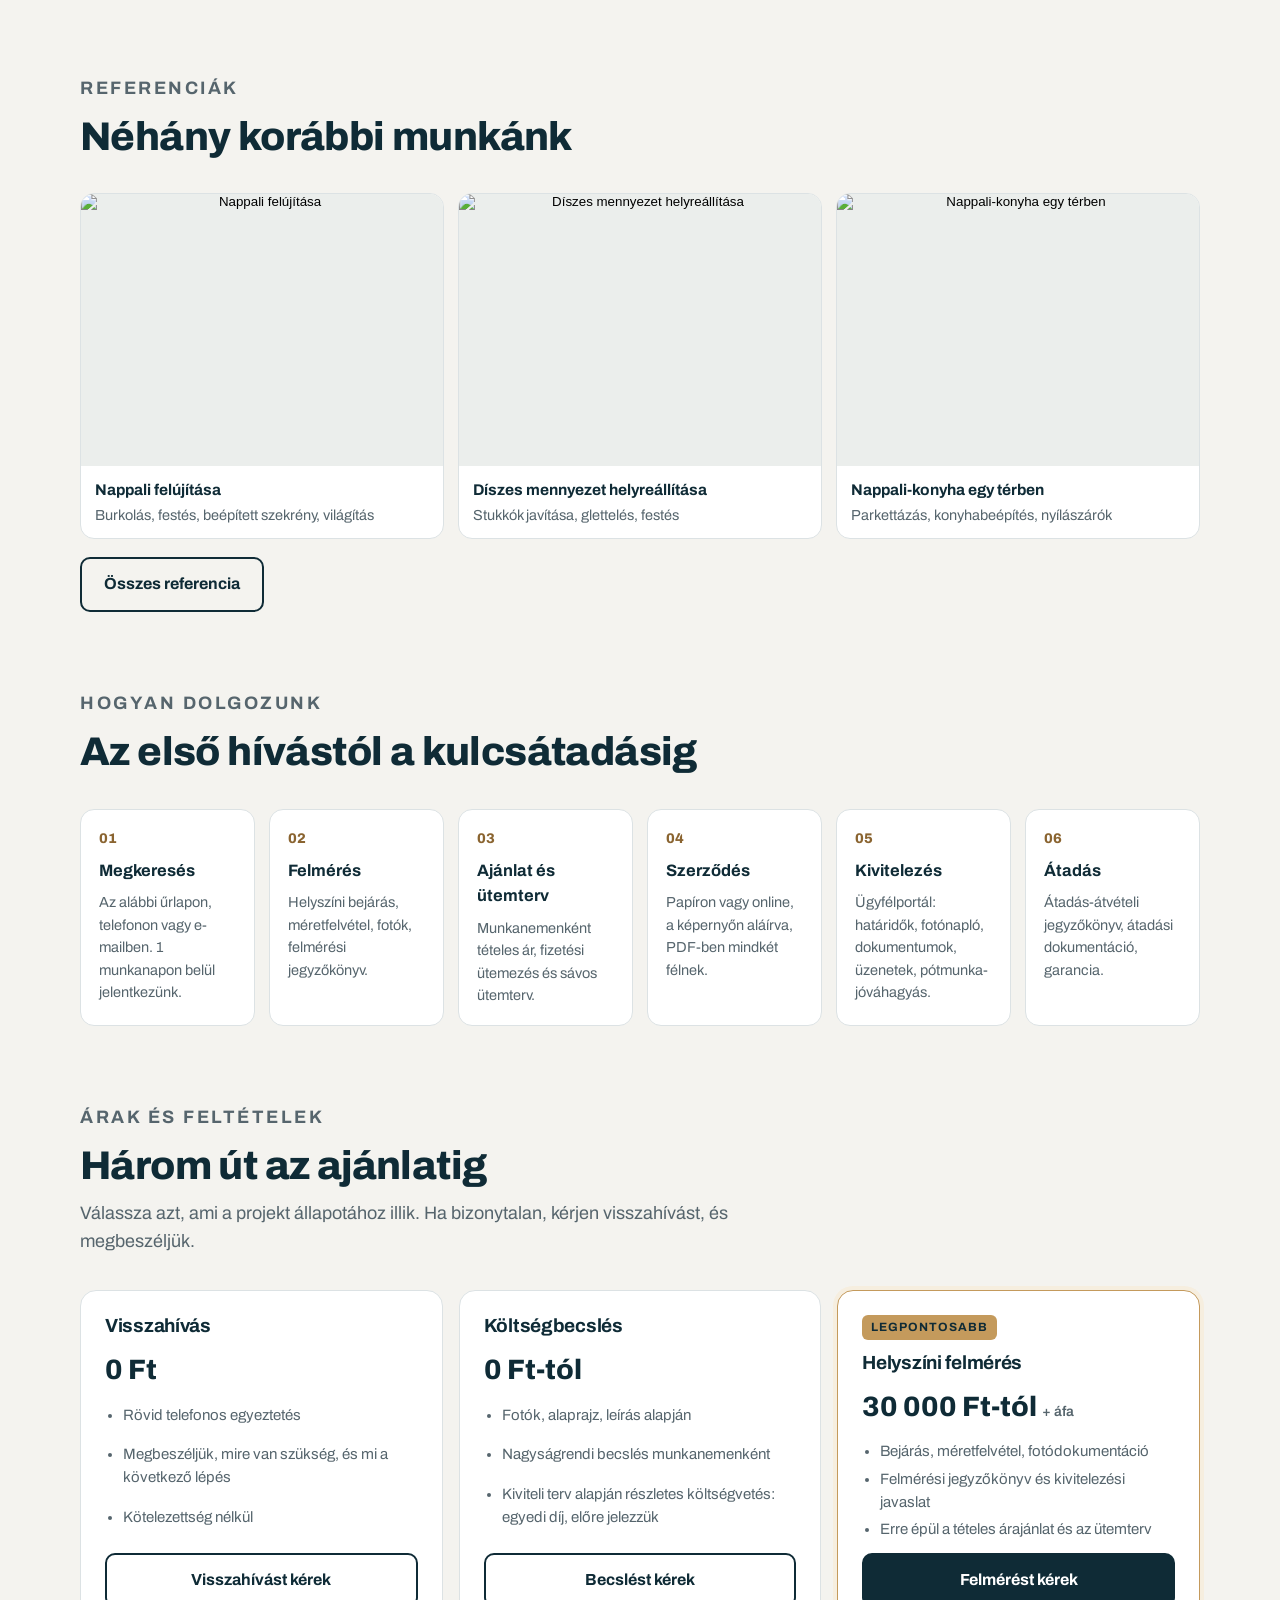
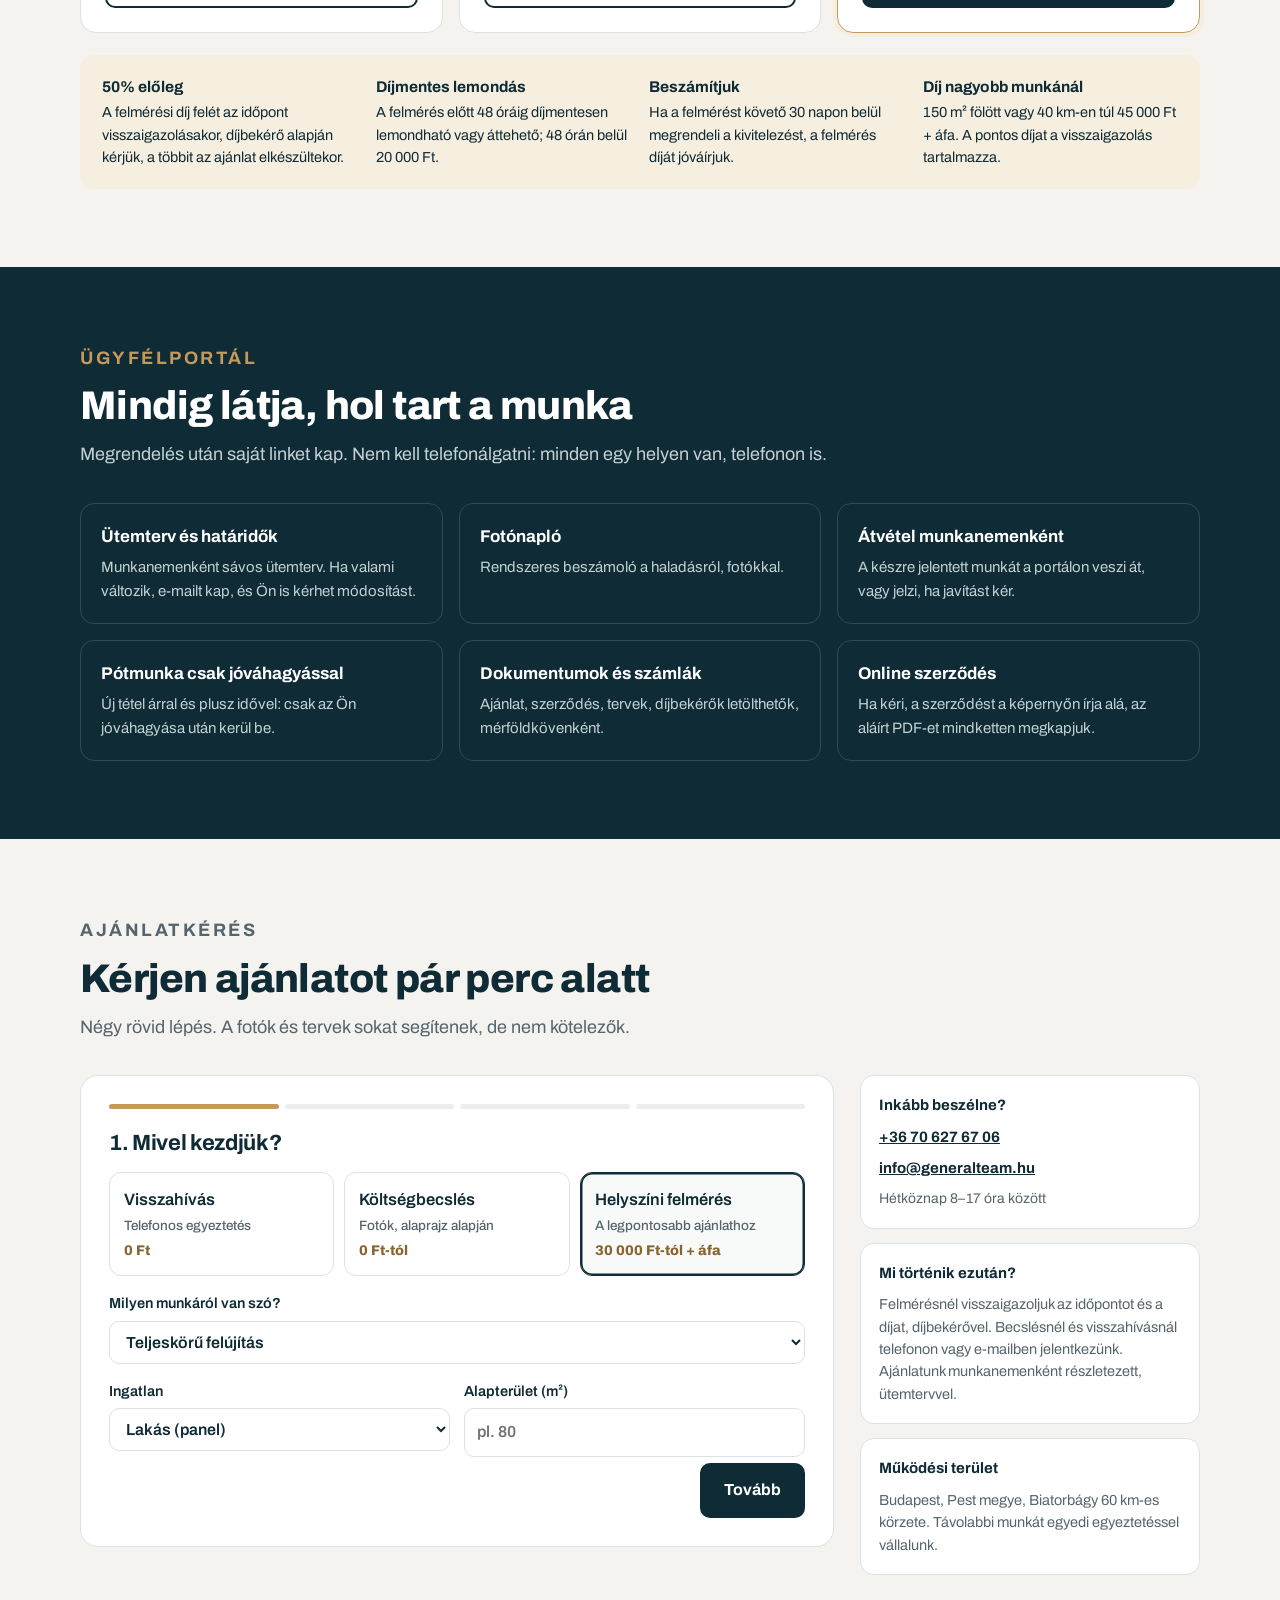
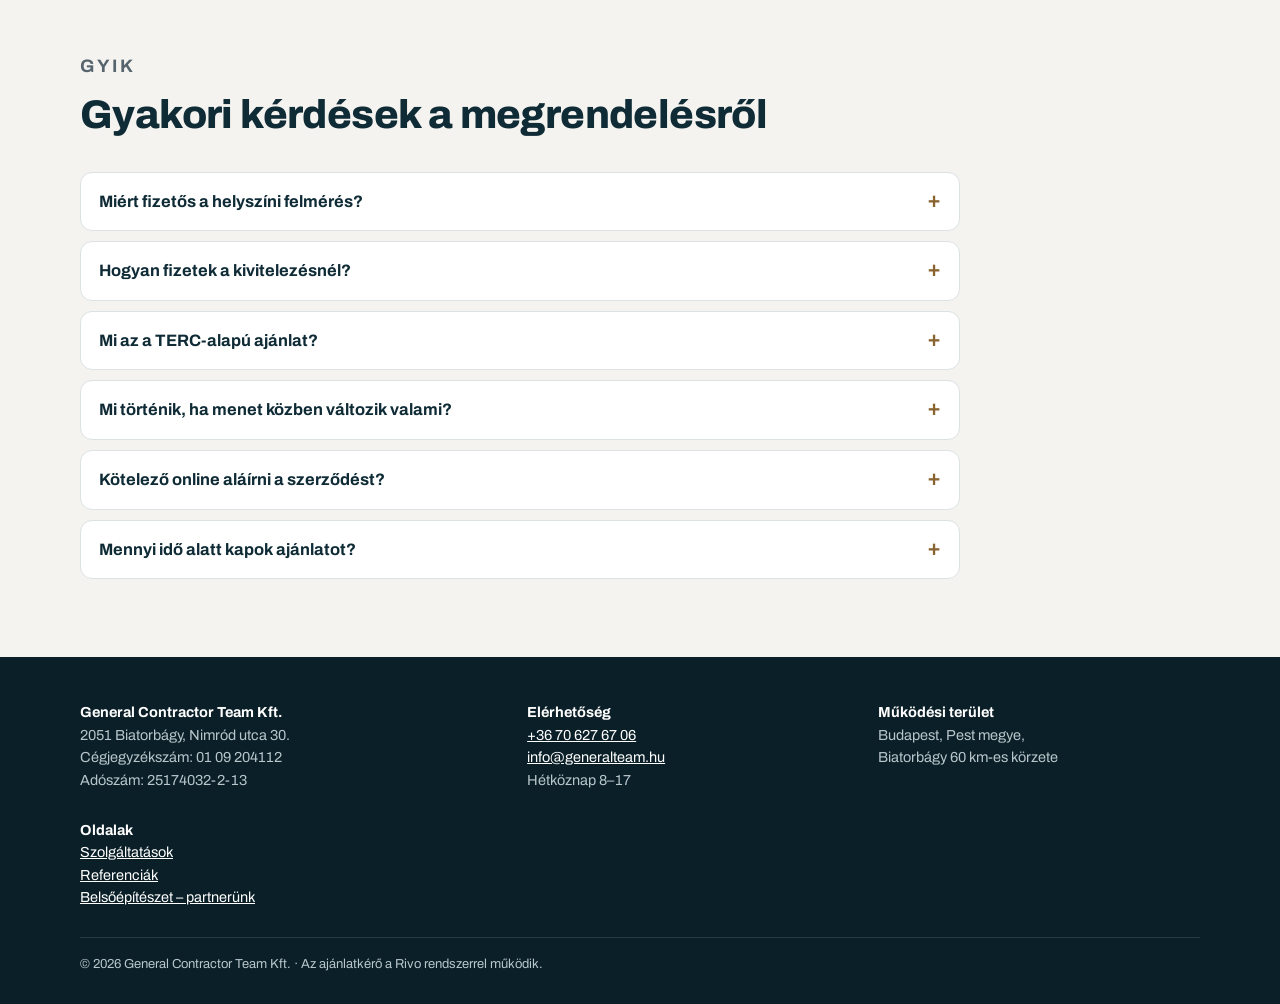
==== commit c842cdd2: "GeneralTeam: teljes weboldal (szolgáltatások, referenciák, belsőépítészet partneroldal), partneraján" ====
--- a/gt/index.html
+++ b/gt/index.html
@@ -4,212 +4,13 @@
 <meta charset="utf-8">
 <meta name="viewport" content="width=device-width, initial-scale=1, viewport-fit=cover">
 <title>GeneralTeam – generálkivitelezés Budapesten és Pest megyében</title>
-<meta name="description" content="Lakásfelújítás, családi ház építése, bővítés és szakági munkák egy kézben. Helyszíni felmérés, részletes árajánlat ütemtervvel, online ügyfélportál.">
+<meta name="description" content="Lakásfelújítás, családi ház építése, bővítés és szakági munkák egy kézben. Helyszíni felmérés, munkanemenként részletezett árajánlat ütemtervvel, online ügyfélportál.">
 <link rel="preconnect" href="https://fonts.googleapis.com">
 <link href="https://fonts.googleapis.com/css2?family=Archivo:wght@400;500;600;700;800&display=swap" rel="stylesheet">
-<style>
-:root{
-  --navy:#0F2B36;--navy2:#173B49;--brass:#C49A5C;--brass-d:#8A6430;--brass-t:#F6EEDF;
-  --bg:#F4F3EF;--paper:#FFFFFF;--ink:#0F2B36;--muted:#56656D;--line:#DCE2E4;--soft:#EBEEEC;
-  --ok:#1F7A4D;--ok-t:#E3F2EA;--bad:#B3261E;--bad-t:#FBE9E7;
-  --f:'Archivo',system-ui,-apple-system,'Segoe UI',sans-serif;
-  color-scheme:light;
-}
-*{box-sizing:border-box}[hidden]{display:none!important}
-html{scroll-behavior:smooth;-webkit-text-size-adjust:100%}
-body{margin:0;background:var(--bg);color:var(--ink);font-family:var(--f);font-size:16.5px;line-height:1.55}
-a{color:inherit}
-img,svg{display:block}
-h1,h2,h3{margin:0;letter-spacing:-.015em;line-height:1.12;text-wrap:balance}
-h1{font-size:clamp(34px,6.4vw,62px);font-weight:800}
-h2{font-size:clamp(27px,4.2vw,40px);font-weight:800}
-h3{font-size:19px;font-weight:700}
-p{margin:0}
-.wrap{max-width:1160px;margin:0 auto;padding-inline:20px}
-.eyebrow{font-size:12.5px;letter-spacing:.14em;text-transform:uppercase;font-weight:700;color:var(--brass-d)}
-.muted{color:var(--muted)}
-.btn{display:inline-flex;align-items:center;justify-content:center;gap:8px;font:inherit;font-weight:700;font-size:16px;border:2px solid var(--navy);background:var(--navy);color:#fff;padding:13px 22px;border-radius:10px;text-decoration:none;cursor:pointer;min-height:48px}
-.btn:hover{background:var(--navy2)}
-.btn.brass{background:var(--brass);border-color:var(--brass);color:var(--navy)}
-.btn.brass:hover{background:#D3AD74}
-.btn.ghost{background:transparent;color:var(--navy)}
-.btn.ghost.light{color:#fff;border-color:rgba(255,255,255,.55)}
-.btn:disabled{opacity:.55;cursor:wait}
-:focus-visible{outline:3px solid var(--brass);outline-offset:2px}
-
-/* fejléc */
-.hdr{position:sticky;top:0;z-index:30;background:rgba(244,243,239,.94);backdrop-filter:saturate(1.4) blur(8px);border-bottom:1px solid var(--line)}
-.hdr .wrap{display:flex;align-items:center;gap:18px;min-height:66px}
-.brand{display:flex;align-items:center;gap:10px;text-decoration:none}
-.brand b{font-size:20px;font-weight:800;letter-spacing:-.01em;display:block;line-height:1}
-.brand small{font-size:10.5px;letter-spacing:.16em;color:var(--muted);font-weight:600}
-.nav{display:flex;gap:22px;margin-left:auto;font-weight:600;font-size:15px}
-.nav a{text-decoration:none}
-.nav a:hover{color:var(--brass-d)}
-.hdr .tel{font-weight:700;text-decoration:none;white-space:nowrap}
-.hdr .btn{padding:9px 16px;min-height:42px;font-size:15px}
-
-/* hős */
-.hero{background:var(--navy);color:#fff;position:relative;overflow:hidden}
-.hero .wrap{display:grid;grid-template-columns:minmax(0,1.15fr) minmax(0,.85fr);gap:48px;align-items:center;padding-block:72px 78px;position:relative;z-index:1}
-.hero h1 span{color:var(--brass)}
-.hero p.lead{font-size:19px;color:#D5DEE1;max-width:36em;margin-top:18px}
-.hero .cta{display:flex;gap:12px;flex-wrap:wrap;margin-top:30px}
-.hero .facts{display:flex;gap:26px;flex-wrap:wrap;margin-top:34px;font-size:14px;color:#B8C6CB}
-.hero .facts b{display:block;color:#fff;font-size:22px;font-weight:800}
-.grid-bg{position:absolute;inset:0;background-image:linear-gradient(rgba(255,255,255,.05) 1px,transparent 1px),linear-gradient(90deg,rgba(255,255,255,.05) 1px,transparent 1px);background-size:44px 44px;mask-image:linear-gradient(90deg,transparent 30%,#000 100%);-webkit-mask-image:linear-gradient(90deg,transparent 30%,#000 100%)}
-.hero-card{background:#fff;color:var(--ink);border-radius:16px;padding:22px;box-shadow:0 30px 60px -30px rgba(0,0,0,.6)}
-.hero-card h3{font-size:16px}
-.mini-g{display:flex;flex-direction:column;gap:7px;margin-top:14px}
-.mini-g div{display:grid;grid-template-columns:118px minmax(0,1fr);gap:10px;align-items:center;font-size:12.5px}
-.mini-g span{white-space:nowrap;overflow:hidden;text-overflow:ellipsis}
-.mini-g i{display:block;height:12px;border-radius:3px;background:var(--soft);position:relative}
-.mini-g i::after{content:'';position:absolute;top:0;bottom:0;left:var(--a);width:var(--w);border-radius:3px;background:var(--c,#C9D1D4)}
-.hero-card .row{display:flex;justify-content:space-between;gap:10px;border-top:1px solid var(--line);padding-top:12px;margin-top:14px;font-size:14px}
-.pill{display:inline-block;font-size:12px;font-weight:700;padding:3px 10px;border-radius:99px;background:var(--ok-t);color:var(--ok)}
-
-section{padding-block:78px}
-.sec-h{display:flex;flex-direction:column;gap:12px;max-width:760px;margin-bottom:34px}
-.sec-h p{font-size:18px;color:var(--muted)}
-
-/* szolgáltatások */
-.svc{display:grid;grid-template-columns:repeat(3,minmax(0,1fr));gap:16px}
-.svc article{background:var(--paper);border:1px solid var(--line);border-radius:14px;padding:22px;display:flex;flex-direction:column;gap:10px}
-.svc article.big{grid-column:span 2;background:var(--navy);color:#fff;border-color:var(--navy)}
-.svc article.big p,.svc article.big li{color:#D5DEE1}
-.svc .ico{width:44px;height:44px;border-radius:10px;background:var(--brass-t);display:grid;place-items:center}
-.svc article.big .ico{background:rgba(196,154,92,.18)}
-.svc ul{margin:4px 0 0;padding-left:18px;font-size:15px;color:var(--muted);display:grid;gap:2px}
-.svc p{font-size:15.5px;color:var(--muted)}
-
-/* folyamat */
-.steps{display:grid;grid-template-columns:repeat(6,minmax(0,1fr));gap:14px;counter-reset:s}
-.steps li{list-style:none;background:var(--paper);border:1px solid var(--line);border-radius:14px;padding:18px;display:flex;flex-direction:column;gap:8px;position:relative}
-.steps li::before{counter-increment:s;content:counter(s,decimal-leading-zero);font-weight:800;color:var(--brass-d);font-size:14px}
-.steps li b{font-size:16.5px}
-.steps li span{font-size:14.5px;color:var(--muted)}
-.steps{padding:0;margin:0}
-
-/* utak */
-.paths{display:grid;grid-template-columns:repeat(3,minmax(0,1fr));gap:16px}
-.path{background:var(--paper);border:1.5px solid var(--line);border-radius:16px;padding:24px;display:flex;flex-direction:column;gap:12px}
-.path.hl{border-color:var(--brass);box-shadow:0 0 0 4px var(--brass-t)}
-.path .price{font-size:28px;font-weight:800}
-.path .price small{font-size:14px;font-weight:600;color:var(--muted)}
-.path ul{margin:0;padding-left:18px;font-size:15px;color:var(--muted);display:grid;gap:4px;flex:1}
-.path .tag{align-self:flex-start;font-size:12px;font-weight:700;letter-spacing:.08em;text-transform:uppercase;background:var(--brass);color:var(--navy);padding:3px 9px;border-radius:6px}
-.terms{margin-top:22px;background:var(--brass-t);border-radius:14px;padding:20px 22px;display:grid;grid-template-columns:repeat(4,minmax(0,1fr));gap:18px;font-size:14.5px}
-.terms b{display:block;font-size:15.5px;margin-bottom:2px}
-
-/* portál */
-.portal{background:var(--navy);color:#fff}
-.portal .sec-h p{color:#C3D0D4}
-.feat{display:grid;grid-template-columns:repeat(3,minmax(0,1fr));gap:16px}
-.feat div{border:1px solid rgba(255,255,255,.14);border-radius:14px;padding:20px;display:flex;flex-direction:column;gap:6px}
-.feat b{font-size:17px}
-.feat span{color:#C3D0D4;font-size:15px}
-
-/* űrlap */
-.form-wrap{display:grid;grid-template-columns:minmax(0,1fr) 340px;gap:26px;align-items:start}
-.wiz{background:var(--paper);border:1px solid var(--line);border-radius:18px;padding:28px}
-.prog{display:flex;gap:6px;margin-bottom:22px}
-.prog i{flex:1;height:5px;border-radius:9px;background:var(--soft)}
-.prog i.on{background:var(--brass)}
-.step{display:flex;flex-direction:column;gap:16px}
-.step h3{font-size:22px}
-.opts{display:grid;grid-template-columns:repeat(3,minmax(0,1fr));gap:10px}
-.opts.c2{grid-template-columns:repeat(2,minmax(0,1fr))}
-.opt{position:relative}
-.opt input{position:absolute;opacity:0;pointer-events:none}
-.opt span{display:flex;flex-direction:column;gap:3px;border:1.5px solid var(--line);border-radius:12px;padding:14px;cursor:pointer;height:100%;font-weight:600}
-.opt span small{font-weight:500;color:var(--muted);font-size:13.5px}
-.opt span em{font-style:normal;font-weight:800;color:var(--brass-d);font-size:14px}
-.opt input:checked+span{border-color:var(--navy);box-shadow:inset 0 0 0 1.5px var(--navy);background:#F8FAFA}
-.opt input:focus-visible+span{outline:3px solid var(--brass);outline-offset:2px}
-.f2{display:grid;grid-template-columns:repeat(2,minmax(0,1fr));gap:14px}
-label.fld{display:flex;flex-direction:column;gap:6px;font-weight:600;font-size:14.5px}
-label.fld small{font-weight:500;color:var(--muted)}
-input[type=text],input[type=email],input[type=tel],input[type=number],input[type=date],select,textarea{font:inherit;font-size:16px;width:100%;border:1.5px solid var(--line);border-radius:10px;padding:11px 12px;background:#fff;color:var(--ink)}
-textarea{min-height:110px;resize:vertical}
-input:focus,select:focus,textarea:focus{border-color:var(--navy);outline:none}
-.chk{display:flex;gap:10px;align-items:flex-start;font-size:15px}
-.chk input{width:20px;height:20px;margin-top:2px;flex:none;accent-color:var(--navy)}
-.drop{border:2px dashed #B9C3C6;border-radius:12px;padding:20px;text-align:center;cursor:pointer;background:#FAFBFA;display:block}
-.drop b{display:block}
-.flist{display:flex;flex-direction:column;gap:6px;font-size:14px}
-.flist div{display:flex;justify-content:space-between;gap:10px;background:var(--soft);border-radius:8px;padding:7px 10px}
-.flist button{border:0;background:none;font:inherit;color:var(--bad);cursor:pointer}
-.nav-b{display:flex;justify-content:space-between;gap:10px;margin-top:6px}
-.err{background:var(--bad-t);color:var(--bad);padding:11px 14px;border-radius:10px;font-weight:600;font-size:15px}
-.fee{background:var(--brass-t);border-radius:12px;padding:14px 16px;font-size:15px;display:flex;flex-direction:column;gap:6px}
-.fee b.big{font-size:22px}
-.done{text-align:center;padding:30px 10px;display:flex;flex-direction:column;gap:12px;align-items:center}
-.done .ok{width:64px;height:64px;border-radius:50%;background:var(--ok-t);display:grid;place-items:center}
-.aside{display:flex;flex-direction:column;gap:14px;position:sticky;top:86px}
-.aside .card{background:var(--paper);border:1px solid var(--line);border-radius:14px;padding:18px;font-size:15px;display:flex;flex-direction:column;gap:8px}
-.aside .card a{font-weight:700}
-.hp{position:absolute;left:-9999px;width:1px;height:1px;overflow:hidden}
-
-/* GYIK */
-.faq{display:grid;gap:10px;max-width:880px}
-.faq details{background:var(--paper);border:1px solid var(--line);border-radius:12px;padding:0 18px}
-.faq summary{cursor:pointer;font-weight:700;padding:16px 0;list-style:none;display:flex;justify-content:space-between;gap:12px}
-.faq summary::after{content:'+';font-size:22px;line-height:1;color:var(--brass-d)}
-.faq details[open] summary::after{content:'–'}
-.faq summary::-webkit-details-marker{display:none}
-.faq details p{padding-bottom:16px;color:var(--muted)}
-
-footer{background:#0A1F27;color:#B8C6CB;padding-block:44px 30px;font-size:14.5px}
-footer .wrap{display:grid;grid-template-columns:1.3fr 1fr 1fr;gap:28px}
-footer b{color:#fff}
-footer a{color:#fff}
-footer .bot{grid-column:1/-1;border-top:1px solid rgba(255,255,255,.12);padding-top:16px;font-size:13px}
-.mcta{display:none}
-
-@media (max-width:960px){
-  .hero .wrap{grid-template-columns:minmax(0,1fr);padding-block:48px 56px;gap:34px}
-  .svc,.paths,.feat{grid-template-columns:minmax(0,1fr) minmax(0,1fr)}
-  .svc article.big{grid-column:1/-1}
-  .steps{grid-template-columns:repeat(3,minmax(0,1fr))}
-  .terms{grid-template-columns:repeat(2,minmax(0,1fr))}
-  .form-wrap{grid-template-columns:minmax(0,1fr)}
-  .aside{position:static}
-  .nav{display:none}
-  .hdr .tel{margin-left:auto}
-}
-@media (max-width:640px){
-  body{font-size:16px}
-  section{padding-block:54px}
-  .wrap{padding-inline:16px}
-  .svc,.paths,.feat,.steps,.terms,.f2,.opts,.opts.c2{grid-template-columns:minmax(0,1fr)}
-  .hero .cta .btn{flex:1 1 100%}
-  .hero p.lead{font-size:17.5px}
-  .wiz{padding:20px 16px;border-radius:14px}
-  .hdr .btn{display:none}
-  .hdr .tel{font-size:15px}
-  .brand small{display:none}
-  footer .wrap{grid-template-columns:minmax(0,1fr)}
-  .mcta{display:flex;position:fixed;left:0;right:0;bottom:0;z-index:40;gap:8px;padding:10px 12px calc(10px + env(safe-area-inset-bottom));background:rgba(244,243,239,.97);border-top:1px solid var(--line)}
-  .mcta .btn{flex:1;padding:11px 10px;font-size:15px}
-  footer{padding-bottom:96px}
-  .mini-g div{grid-template-columns:96px minmax(0,1fr)}
-}
-@media (prefers-reduced-motion:reduce){html{scroll-behavior:auto}}
-</style>
+<link rel="stylesheet" href="site.css">
 </head>
 <body>
-<header class="hdr">
-  <div class="wrap">
-    <a class="brand" href="#top" aria-label="GeneralTeam – kezdőlap">
-      <svg width="40" height="40" viewBox="0 0 48 48" aria-hidden="true"><rect width="48" height="48" rx="8" fill="#0F2B36"/><path d="M9 18L24 9l15 9" fill="none" stroke="#C49A5C" stroke-width="3" stroke-linecap="square"/><path d="M21 24H12v15h9v-7h-4" fill="none" stroke="#fff" stroke-width="3" stroke-linecap="square"/><path d="M26 24h12M32 24v15" fill="none" stroke="#fff" stroke-width="3" stroke-linecap="square"/></svg>
-      <span><b>General<span style="color:#8A6430">Team</span></b><small>GENERÁLKIVITELEZÉS</small></span>
-    </a>
-    <nav class="nav" aria-label="Fő menü"><a href="#szolgaltatasok">Szolgáltatások</a><a href="#folyamat">Hogyan dolgozunk</a><a href="#feltetelek">Árak és feltételek</a><a href="#gyik">GYIK</a></nav>
-    <a class="tel" href="tel:+36706276706">+36 70 627 67 06</a>
-    <a class="btn" href="#ajanlatkeres">Ajánlatot kérek</a>
-  </div>
-</header>
-
+<header class="hdr"><div class="wrap"><a class="brand" href="index.html" aria-label="GeneralTeam – kezdőlap"><svg width="40" height="40" viewBox="0 0 48 48" aria-hidden="true"><rect width="48" height="48" rx="8" fill="#0F2B36"/><path d="M9 18L24 9l15 9" fill="none" stroke="#C49A5C" stroke-width="3" stroke-linecap="square"/><path d="M21 24H12v15h9v-7h-4" fill="none" stroke="#fff" stroke-width="3" stroke-linecap="square"/><path d="M26 24h12M32 24v15" fill="none" stroke="#fff" stroke-width="3" stroke-linecap="square"/></svg><span><b>General<span style="color:#8A6430">Team</span></b><small>GENERÁLKIVITELEZÉS</small></span></a><nav class="nav" aria-label="Fő menü"><a href="szolgaltatasok.html">Szolgáltatások</a><a href="referenciak.html">Referenciák</a><a href="belsoepiteszet.html">Belsőépítészet</a><a href="index.html#feltetelek">Árak</a><a href="index.html#gyik">GYIK</a></nav><a class="tel" href="tel:+36706276706">+36 70 627 67 06</a><a class="btn" href="index.html#ajanlatkeres">Ajánlatot kérek</a></div><nav class="mnav" aria-label="Oldalak"><a href="szolgaltatasok.html">Szolgáltatások</a><a href="referenciak.html">Referenciák</a><a href="belsoepiteszet.html">Belsőépítészet</a><a href="index.html#ajanlatkeres">Ajánlatkérés</a></nav></header>
 <main id="top">
 <div class="hero">
   <div class="grid-bg" aria-hidden="true"></div>
@@ -240,17 +41,17 @@
 
 <section id="szolgaltatasok">
   <div class="wrap">
-    <div class="sec-h"><p class="eyebrow">Szolgáltatások</p><h2>Amit vállalunk</h2><p>Egy felelős, egy szerződés, egy ütemterv: a tervezéstől az átadásig mi szervezzük a szakágakat.</p></div>
+    <div class="sec-h"><p class="eyebrow">Szolgáltatások</p><h2>Amit vállalunk</h2><p>Több mint 30 év családi tapasztalat a generálkivitelezésben, ma már a második generációval. Egy felelős, egy szerződés, egy ütemterv a tervezéstől az átadásig.</p></div>
     <div class="svc">
-      <article class="big"><div class="ico"><svg width="24" height="24" viewBox="0 0 24 24" fill="none" stroke="#C49A5C" stroke-width="2"><path d="M3 11l9-7 9 7"/><path d="M5 10v10h14V10"/><path d="M10 20v-6h4v6"/></svg></div><h3>Generálkivitelezés</h3><p>Családi ház építése, lakás és ház teljeskörű felújítása, bővítés, tetőtér-beépítés kulcsrakészre. Az összes munkanemet mi koordináljuk: bontás, alapozás, szerkezetépítés, gépészet, burkolás, festés, átadási dokumentáció.</p><ul><li>Munkanemenként részletezett, TERC-alapú árajánlat</li><li>Függőségekkel számolt, valós ütemterv</li><li>Előleg, részszámlák a készre jelentés után, végszámla átadáskor</li></ul></article>
-      <article><div class="ico"><svg width="24" height="24" viewBox="0 0 24 24" fill="none" stroke="#8A6430" stroke-width="2"><path d="M4 20h16"/><path d="M6 16l9-9 3 3-9 9H6z"/></svg></div><h3>Tervezés</h3><p>Partner tervezőkkel: felmérési és kiviteli terv, engedélyezés, statika, gépészeti tervek.</p></article>
-      <article><div class="ico"><svg width="24" height="24" viewBox="0 0 24 24" fill="none" stroke="#8A6430" stroke-width="2"><rect x="4" y="4" width="16" height="16" rx="2"/><path d="M8 9h8M8 13h8M8 17h5"/></svg></div><h3>Projektvezetés</h3><p>Ütemezés, beszerzés, alvállalkozók, műszaki ellenőrrel való egyeztetés, e-építési napló.</p></article>
-      <article><div class="ico"><svg width="24" height="24" viewBox="0 0 24 24" fill="none" stroke="#8A6430" stroke-width="2"><path d="M14 4l6 6-9 9H5v-6z"/><path d="M12 6l6 6"/></svg></div><h3>Szakági kivitelezés</h3><p>Víz-, gáz-, fűtésszerelés, villanyszerelés, burkolás, szárazépítés, festés külön megrendelésre is.</p></article>
-      <article><div class="ico"><svg width="24" height="24" viewBox="0 0 24 24" fill="none" stroke="#8A6430" stroke-width="2"><circle cx="12" cy="12" r="8"/><path d="M12 8v4l3 2"/></svg></div><h3>Egyéb</h3><p>Hibaelhárítás, garanciális javítás, kisebb átalakítások, helyszíni szakvélemény.</p></article>
-    </div>
-  </div>
-</section>
-
+      <article class="big"><div class="ico"><svg width="24" height="24" viewBox="0 0 24 24" fill="none" stroke="#C49A5C" stroke-width="2"><path d="M3 11l9-7 9 7"/><path d="M5 10v10h14V10"/><path d="M10 20v-6h4v6"/></svg></div><h3>Generálkivitelezés és teljeskörű felújítás</h3><p>Családi ház építése, lakás és ház teljeskörű felújítása, bővítés, tetőtér-beépítés kulcsrakészre. Minden munkanemet mi koordinálunk, a bontástól az átadási dokumentációig.</p><ul><li>Munkanemenként részletezett, TERC-alapú árajánlat</li><li>Függőségekkel számolt, valós ütemterv</li><li>Előleg, részszámlák a készre jelentés után, végszámla átadáskor</li></ul><a class="btn brass" href="szolgaltatasok.html" style="align-self:flex-start;margin-top:6px">Összes szolgáltatás</a></article>
+      <article><div class="ico"><svg width="24" height="24" viewBox="0 0 24 24" fill="none" stroke="#8A6430" stroke-width="2"><path d="M4 20h16"/><path d="M6 16l9-9 3 3-9 9H6z"/></svg></div><h3>Szakági munkák</h3><p>Bontás, kőműves munka, vízszigetelés, gépészet, villany, gipszkarton, burkolás, festés, nyílászárók – külön is megrendelhetők.</p><a href="szolgaltatasok.html#szakagak" style="font-weight:700">Részletek →</a></article>
+      <article><div class="ico"><svg width="24" height="24" viewBox="0 0 24 24" fill="none" stroke="#8A6430" stroke-width="2"><path d="M4 7h16v13H4z"/><path d="M9 7V4h6v3"/></svg></div><h3>Fürdőszoba és konyha</h3><p>Bontástól a szaniterekig egy kézben: gépészet, villany, vízszigetelés, burkolás.</p><a href="szolgaltatasok.html#furdo" style="font-weight:700">Részletek →</a></article>
+      <article><div class="ico"><svg width="24" height="24" viewBox="0 0 24 24" fill="none" stroke="#8A6430" stroke-width="2"><rect x="4" y="4" width="16" height="16" rx="2"/><path d="M8 9h8M8 13h8M8 17h5"/></svg></div><h3>Projektvezetés</h3><p>Ütemezés, beszerzés, alvállalkozók, műszaki ellenőrrel való egyeztetés, e-építési napló.</p><a href="szolgaltatasok.html#projekt" style="font-weight:700">Részletek →</a></article>
+      <article><div class="ico"><svg width="24" height="24" viewBox="0 0 24 24" fill="none" stroke="#8A6430" stroke-width="2"><circle cx="12" cy="9" r="4"/><path d="M5 20c1.5-4 12.5-4 14 0"/></svg></div><h3>Belsőépítészet – partnerünkkel</h3><p>Tervezés Kókai Zsófia belsőépítésszel, kivitelezés velünk: egy csapat a koncepciótól a kulcsátadásig.</p><a href="belsoepiteszet.html" style="font-weight:700">Megnézem →</a></article>
+    </div>
+  </div>
+</section>
+<section id="referenciak" style="padding-top:0"><div class="wrap"><div class="sec-h"><p class="eyebrow">Referenciák</p><h2>Néhány korábbi munkánk</h2></div><div class="gal"><figure><button type="button" data-lb="https://lh3.googleusercontent.com/d/188Foo24szKkIF-ApSRcjlpt0TVjRNSDO=w1600" data-t="Nappali felújítása" aria-label="Nagyítás: Nappali felújítása"><img src="https://lh3.googleusercontent.com/d/188Foo24szKkIF-ApSRcjlpt0TVjRNSDO=w900" alt="Nappali felújítása" loading="lazy"></button><figcaption><b>Nappali felújítása</b><span class="muted">Burkolás, festés, beépített szekrény, világítás</span></figcaption></figure><figure><button type="button" data-lb="https://lh3.googleusercontent.com/d/19QlKdWLWU0708EmjnZG0D-dhhZ8cJ2Be=w1600" data-t="Díszes mennyezet helyreállítása" aria-label="Nagyítás: Díszes mennyezet helyreállítása"><img src="https://lh3.googleusercontent.com/d/19QlKdWLWU0708EmjnZG0D-dhhZ8cJ2Be=w900" alt="Díszes mennyezet helyreállítása" loading="lazy"></button><figcaption><b>Díszes mennyezet helyreállítása</b><span class="muted">Stukkók javítása, glettelés, festés</span></figcaption></figure><figure><button type="button" data-lb="https://lh3.googleusercontent.com/d/1XgNcVs2AdomsInGwnA67PcjFmLWJ9YV-=w1600" data-t="Nappali-konyha egy térben" aria-label="Nagyítás: Nappali-konyha egy térben"><img src="https://lh3.googleusercontent.com/d/1XgNcVs2AdomsInGwnA67PcjFmLWJ9YV-=w900" alt="Nappali-konyha egy térben" loading="lazy"></button><figcaption><b>Nappali-konyha egy térben</b><span class="muted">Parkettázás, konyhabeépítés, nyílászárók</span></figcaption></figure></div><div style="margin-top:18px"><a class="btn ghost" href="referenciak.html">Összes referencia</a></div></div></section>
 <section id="folyamat" style="padding-top:0">
   <div class="wrap">
     <div class="sec-h"><p class="eyebrow">Hogyan dolgozunk</p><h2>Az első hívástól a kulcsátadásig</h2></div>
@@ -264,7 +65,6 @@
     </ol>
   </div>
 </section>
-
 <section id="feltetelek" style="padding-top:0">
   <div class="wrap">
     <div class="sec-h"><p class="eyebrow">Árak és feltételek</p><h2>Három út az ajánlatig</h2><p>Válassza azt, ami a projekt állapotához illik. Ha bizonytalan, kérjen visszahívást, és megbeszéljük.</p></div>
@@ -281,7 +81,6 @@
     </div>
   </div>
 </section>
-
 <section class="portal">
   <div class="wrap">
     <div class="sec-h"><p class="eyebrow" style="color:var(--brass)">Ügyfélportál</p><h2>Mindig látja, hol tart a munka</h2><p>Megrendelés után saját linket kap. Nem kell telefonálgatni: minden egy helyen van, telefonon is.</p></div>
@@ -295,7 +94,6 @@
     </div>
   </div>
 </section>
-
 <section id="ajanlatkeres">
   <div class="wrap">
     <div class="sec-h"><p class="eyebrow">Ajánlatkérés</p><h2>Kérjen ajánlatot pár perc alatt</h2><p>Négy rövid lépés. A fotók és tervek sokat segítenek, de nem kötelezők.</p></div>
@@ -312,7 +110,8 @@
             <label class="opt"><input type="radio" name="ut" value="felmeres" checked><span>Helyszíni felmérés<small>A legpontosabb ajánlathoz</small><em>30 000 Ft-tól + áfa</em></span></label>
           </div>
           <label class="fld">Milyen munkáról van szó?
-            <select id="tipus"><option>Teljeskörű felújítás</option><option>Generálkivitelezés (új építés)</option><option>Bővítés, átalakítás, tetőtér-beépítés</option><option>Fürdőszoba / konyha felújítás</option><option>Szakági munka (gépészet, villany, burkolás…)</option><option>Egyéb</option></select></label>
+            <select id="tipus"><option>Teljeskörű felújítás</option><option>Generálkivitelezés (új építés)</option><option>Bővítés, átalakítás, tetőtér-beépítés</option><option>Fürdőszoba / konyha felújítás</option><option>Szakági munka (gépészet, villany, burkolás…)</option><option>Belsőépítészeti tervezés</option><option>Egyéb</option></select></label>
+          <p class="note-i" id="bepnote" hidden>Belsőépítészeti tervezést partnerünk, Kókai Zsófia végzi. <a href="belsoepiteszet.html">Ismerje meg a munkáit</a>, vagy küldje el itt az ajánlatkérést, és mi továbbítjuk; ha kivitelezés is kell, azt mi vállaljuk.</p>
           <div class="f2">
             <label class="fld">Ingatlan<select id="ingatlan"><option>Lakás (panel)</option><option>Lakás (tégla)</option><option>Családi ház</option><option>Ikerház, sorház</option><option>Üzlet, iroda</option><option>Telek (új építés)</option></select></label>
             <label class="fld">Alapterület (m²)<input type="number" id="m2" inputmode="numeric" min="1" placeholder="pl. 80"></label>
@@ -370,7 +169,6 @@
     </div>
   </div>
 </section>
-
 <section id="gyik" style="padding-top:0">
   <div class="wrap">
     <div class="sec-h"><p class="eyebrow">GYIK</p><h2>Gyakori kérdések a megrendelésről</h2></div>
@@ -385,17 +183,16 @@
   </div>
 </section>
 </main>
-
 <footer>
   <div class="wrap">
     <div><b>General Contractor Team Kft.</b><br>2051 Biatorbágy, Nimród utca 30.<br>Cégjegyzékszám: 01 09 204112<br>Adószám: 25174032-2-13</div>
     <div><b>Elérhetőség</b><br><a href="tel:+36706276706">+36 70 627 67 06</a><br><a href="mailto:info@generalteam.hu">info@generalteam.hu</a><br>Hétköznap 8–17</div>
     <div><b>Működési terület</b><br>Budapest, Pest megye,<br>Biatorbágy 60 km-es körzete</div>
-    <div class="bot">© <span id="yr"></span> General Contractor Team Kft. · Az ajánlatkérő a Rivo rendszerrel működik.</div>
+    <div><b>Oldalak</b><br><a href="szolgaltatasok.html">Szolgáltatások</a><br><a href="referenciak.html">Referenciák</a><br><a href="belsoepiteszet.html">Belsőépítészet – partnerünk</a></div><div class="bot">© <span id="yr"></span> General Contractor Team Kft. · Az ajánlatkérő a Rivo rendszerrel működik.</div>
   </div>
 </footer>
 <div class="mcta"><a class="btn ghost" href="tel:+36706276706">Hívás</a><a class="btn brass" href="#ajanlatkeres">Ajánlatot kérek</a></div>
-
+<script>document.getElementById("yr")&&(document.getElementById("yr").textContent=new Date().getFullYear())</script>
 <script>
 (function(){
 var API='https://script.google.com/macros/s/AKfycbxYgeSJEPj4zQlQoxu1woLnLV8YQdEm2bXwhjzd2IbayPJULP6pmNfQOj3PonUnmEnA/exec';
@@ -420,6 +217,8 @@
     if(u==='felmeres'&&!$('aszf').checked)return 'Kérjük, fogadja el a felmérés feltételeit.';if(!$('adatv').checked)return 'Kérjük, járuljon hozzá az adatkezeléshez.'}
   return ''}
 document.querySelectorAll('input[name=ut]').forEach(function(r){r.addEventListener('change',sync)});
+$('tipus').addEventListener('change',function(){$('bepnote').hidden=$('tipus').value!=='Belsőépítészeti tervezés'});
+(function(){if(/^#ajanlatkeres/.test(location.hash))setTimeout(function(){document.getElementById('ajanlatkeres').scrollIntoView()},60);var m=location.hash.match(/tipus=([^&]+)/);if(m){var v=decodeURIComponent(m[1]);[].forEach.call($('tipus').options,function(o){if(o.text===v)$('tipus').value=v});$('bepnote').hidden=$('tipus').value!=='Belsőépítészeti tervezés'}})();
 ['m2','hely'].forEach(function(id){$(id).addEventListener('input',sync)});
 document.querySelectorAll('[data-ut]').forEach(function(a){a.addEventListener('click',function(){var r=document.querySelector('input[name=ut][value="'+a.dataset.ut+'"]');if(r){r.checked=true;show(1)}})});
 $('next').addEventListener('click',function(){var m=valid(step);if(m){err(m);return}if(step<4){show(step+1);$('wiz').scrollIntoView({block:'start',behavior:'smooth'});return}send()});
@@ -443,6 +242,14 @@
   .catch(function(e){bt.disabled=false;$('back').disabled=false;bt.textContent='Ajánlatkérés elküldése';err('Nem sikerült elküldeni: '+(e&&e.message||e)+'. Kérjük, próbálja újra, vagy hívjon minket: +36 70 627 67 06.')})}
 show(1);
 })();
+</script><script>
+(function(){var L=[].slice.call(document.querySelectorAll('[data-lb]'));if(!L.length)return;var i=0,box=null;
+function show(n){i=(n+L.length)%L.length;var b=L[i];if(!box){box=document.createElement('div');box.className='lb';box.setAttribute('role','dialog');box.setAttribute('aria-label','Kép nagyítva');box.innerHTML='<div><img alt=""><p></p></div><button class="x" aria-label="Bezárás">×</button><button class="pv" aria-label="Előző">‹</button><button class="nx" aria-label="Következő">›</button>';document.body.appendChild(box);
+ box.addEventListener('click',function(e){if(e.target.classList.contains('pv'))show(i-1);else if(e.target.classList.contains('nx'))show(i+1);else if(e.target===box||e.target.classList.contains('x'))close()})}
+ box.querySelector('img').src=b.dataset.lb;box.querySelector('img').alt=b.dataset.t||'';box.querySelector('p').textContent=b.dataset.t||'';box.hidden=false;document.body.style.overflow='hidden'}
+function close(){if(box){box.hidden=true;document.body.style.overflow=''}}
+L.forEach(function(b,n){b.addEventListener('click',function(){show(n)})});
+document.addEventListener('keydown',function(e){if(!box||box.hidden)return;if(e.key==='Escape')close();if(e.key==='ArrowLeft')show(i-1);if(e.key==='ArrowRight')show(i+1)});})();
 </script>
 </body>
 </html>
--- a/gt/site.css
+++ b/gt/site.css
@@ -0,0 +1,233 @@
+
+:root{
+  --navy:#0F2B36;--navy2:#173B49;--brass:#C49A5C;--brass-d:#8A6430;--brass-t:#F6EEDF;
+  --bg:#F4F3EF;--paper:#FFFFFF;--ink:#0F2B36;--muted:#56656D;--line:#DCE2E4;--soft:#EBEEEC;
+  --ok:#1F7A4D;--ok-t:#E3F2EA;--bad:#B3261E;--bad-t:#FBE9E7;
+  --f:'Archivo',system-ui,-apple-system,'Segoe UI',sans-serif;
+  color-scheme:light;
+}
+*{box-sizing:border-box}[hidden]{display:none!important}
+html{scroll-behavior:smooth;-webkit-text-size-adjust:100%}
+body{margin:0;background:var(--bg);color:var(--ink);font-family:var(--f);font-size:16.5px;line-height:1.55}
+a{color:inherit}
+img,svg{display:block}
+h1,h2,h3{margin:0;letter-spacing:-.015em;line-height:1.12;text-wrap:balance}
+h1{font-size:clamp(34px,6.4vw,62px);font-weight:800}
+h2{font-size:clamp(27px,4.2vw,40px);font-weight:800}
+h3{font-size:19px;font-weight:700}
+p{margin:0}
+.wrap{max-width:1160px;margin:0 auto;padding-inline:20px}
+.eyebrow{font-size:12.5px;letter-spacing:.14em;text-transform:uppercase;font-weight:700;color:var(--brass-d)}
+.muted{color:var(--muted)}
+.btn{display:inline-flex;align-items:center;justify-content:center;gap:8px;font:inherit;font-weight:700;font-size:16px;border:2px solid var(--navy);background:var(--navy);color:#fff;padding:13px 22px;border-radius:10px;text-decoration:none;cursor:pointer;min-height:48px}
+.btn:hover{background:var(--navy2)}
+.btn.brass{background:var(--brass);border-color:var(--brass);color:var(--navy)}
+.btn.brass:hover{background:#D3AD74}
+.btn.ghost{background:transparent;color:var(--navy)}
+.btn.ghost.light{color:#fff;border-color:rgba(255,255,255,.55)}
+.btn:disabled{opacity:.55;cursor:wait}
+:focus-visible{outline:3px solid var(--brass);outline-offset:2px}
+
+/* fejléc */
+.hdr{position:sticky;top:0;z-index:30;background:rgba(244,243,239,.94);backdrop-filter:saturate(1.4) blur(8px);border-bottom:1px solid var(--line)}
+.hdr .wrap{display:flex;align-items:center;gap:18px;min-height:66px}
+.brand{display:flex;align-items:center;gap:10px;text-decoration:none}
+.brand b{font-size:20px;font-weight:800;letter-spacing:-.01em;display:block;line-height:1}
+.brand small{font-size:10.5px;letter-spacing:.16em;color:var(--muted);font-weight:600}
+.nav{display:flex;gap:22px;margin-left:auto;font-weight:600;font-size:15px}
+.nav a{text-decoration:none}
+.nav a:hover{color:var(--brass-d)}
+.hdr .tel{font-weight:700;text-decoration:none;white-space:nowrap}
+.hdr .btn{padding:9px 16px;min-height:42px;font-size:15px}
+
+/* hős */
+.hero{background:var(--navy);color:#fff;position:relative;overflow:hidden}
+.hero .wrap{display:grid;grid-template-columns:minmax(0,1.15fr) minmax(0,.85fr);gap:48px;align-items:center;padding-block:72px 78px;position:relative;z-index:1}
+.hero h1 span{color:var(--brass)}
+.hero p.lead{font-size:19px;color:#D5DEE1;max-width:36em;margin-top:18px}
+.hero .cta{display:flex;gap:12px;flex-wrap:wrap;margin-top:30px}
+.hero .facts{display:flex;gap:26px;flex-wrap:wrap;margin-top:34px;font-size:14px;color:#B8C6CB}
+.hero .facts b{display:block;color:#fff;font-size:22px;font-weight:800}
+.grid-bg{position:absolute;inset:0;background-image:linear-gradient(rgba(255,255,255,.05) 1px,transparent 1px),linear-gradient(90deg,rgba(255,255,255,.05) 1px,transparent 1px);background-size:44px 44px;mask-image:linear-gradient(90deg,transparent 30%,#000 100%);-webkit-mask-image:linear-gradient(90deg,transparent 30%,#000 100%)}
+.hero-card{background:#fff;color:var(--ink);border-radius:16px;padding:22px;box-shadow:0 30px 60px -30px rgba(0,0,0,.6)}
+.hero-card h3{font-size:16px}
+.mini-g{display:flex;flex-direction:column;gap:7px;margin-top:14px}
+.mini-g div{display:grid;grid-template-columns:118px minmax(0,1fr);gap:10px;align-items:center;font-size:12.5px}
+.mini-g span{white-space:nowrap;overflow:hidden;text-overflow:ellipsis}
+.mini-g i{display:block;height:12px;border-radius:3px;background:var(--soft);position:relative}
+.mini-g i::after{content:'';position:absolute;top:0;bottom:0;left:var(--a);width:var(--w);border-radius:3px;background:var(--c,#C9D1D4)}
+.hero-card .row{display:flex;justify-content:space-between;gap:10px;border-top:1px solid var(--line);padding-top:12px;margin-top:14px;font-size:14px}
+.pill{display:inline-block;font-size:12px;font-weight:700;padding:3px 10px;border-radius:99px;background:var(--ok-t);color:var(--ok)}
+
+section{padding-block:78px}
+.sec-h{display:flex;flex-direction:column;gap:12px;max-width:760px;margin-bottom:34px}
+.sec-h p{font-size:18px;color:var(--muted)}
+
+/* szolgáltatások */
+.svc{display:grid;grid-template-columns:repeat(3,minmax(0,1fr));gap:16px}
+.svc article{background:var(--paper);border:1px solid var(--line);border-radius:14px;padding:22px;display:flex;flex-direction:column;gap:10px}
+.svc article.big{grid-column:span 2;background:var(--navy);color:#fff;border-color:var(--navy)}
+.svc article.big p,.svc article.big li{color:#D5DEE1}
+.svc .ico{width:44px;height:44px;border-radius:10px;background:var(--brass-t);display:grid;place-items:center}
+.svc article.big .ico{background:rgba(196,154,92,.18)}
+.svc ul{margin:4px 0 0;padding-left:18px;font-size:15px;color:var(--muted);display:grid;gap:2px}
+.svc p{font-size:15.5px;color:var(--muted)}
+
+/* folyamat */
+.steps{display:grid;grid-template-columns:repeat(6,minmax(0,1fr));gap:14px;counter-reset:s}
+.steps li{list-style:none;background:var(--paper);border:1px solid var(--line);border-radius:14px;padding:18px;display:flex;flex-direction:column;gap:8px;position:relative}
+.steps li::before{counter-increment:s;content:counter(s,decimal-leading-zero);font-weight:800;color:var(--brass-d);font-size:14px}
+.steps li b{font-size:16.5px}
+.steps li span{font-size:14.5px;color:var(--muted)}
+.steps{padding:0;margin:0}
+
+/* utak */
+.paths{display:grid;grid-template-columns:repeat(3,minmax(0,1fr));gap:16px}
+.path{background:var(--paper);border:1.5px solid var(--line);border-radius:16px;padding:24px;display:flex;flex-direction:column;gap:12px}
+.path.hl{border-color:var(--brass);box-shadow:0 0 0 4px var(--brass-t)}
+.path .price{font-size:28px;font-weight:800}
+.path .price small{font-size:14px;font-weight:600;color:var(--muted)}
+.path ul{margin:0;padding-left:18px;font-size:15px;color:var(--muted);display:grid;gap:4px;flex:1}
+.path .tag{align-self:flex-start;font-size:12px;font-weight:700;letter-spacing:.08em;text-transform:uppercase;background:var(--brass);color:var(--navy);padding:3px 9px;border-radius:6px}
+.terms{margin-top:22px;background:var(--brass-t);border-radius:14px;padding:20px 22px;display:grid;grid-template-columns:repeat(4,minmax(0,1fr));gap:18px;font-size:14.5px}
+.terms b{display:block;font-size:15.5px;margin-bottom:2px}
+
+/* portál */
+.portal{background:var(--navy);color:#fff}
+.portal .sec-h p{color:#C3D0D4}
+.feat{display:grid;grid-template-columns:repeat(3,minmax(0,1fr));gap:16px}
+.feat div{border:1px solid rgba(255,255,255,.14);border-radius:14px;padding:20px;display:flex;flex-direction:column;gap:6px}
+.feat b{font-size:17px}
+.feat span{color:#C3D0D4;font-size:15px}
+
+/* űrlap */
+.form-wrap{display:grid;grid-template-columns:minmax(0,1fr) 340px;gap:26px;align-items:start}
+.wiz{background:var(--paper);border:1px solid var(--line);border-radius:18px;padding:28px}
+.prog{display:flex;gap:6px;margin-bottom:22px}
+.prog i{flex:1;height:5px;border-radius:9px;background:var(--soft)}
+.prog i.on{background:var(--brass)}
+.step{display:flex;flex-direction:column;gap:16px}
+.step h3{font-size:22px}
+.opts{display:grid;grid-template-columns:repeat(3,minmax(0,1fr));gap:10px}
+.opts.c2{grid-template-columns:repeat(2,minmax(0,1fr))}
+.opt{position:relative}
+.opt input{position:absolute;opacity:0;pointer-events:none}
+.opt span{display:flex;flex-direction:column;gap:3px;border:1.5px solid var(--line);border-radius:12px;padding:14px;cursor:pointer;height:100%;font-weight:600}
+.opt span small{font-weight:500;color:var(--muted);font-size:13.5px}
+.opt span em{font-style:normal;font-weight:800;color:var(--brass-d);font-size:14px}
+.opt input:checked+span{border-color:var(--navy);box-shadow:inset 0 0 0 1.5px var(--navy);background:#F8FAFA}
+.opt input:focus-visible+span{outline:3px solid var(--brass);outline-offset:2px}
+.f2{display:grid;grid-template-columns:repeat(2,minmax(0,1fr));gap:14px}
+label.fld{display:flex;flex-direction:column;gap:6px;font-weight:600;font-size:14.5px}
+label.fld small{font-weight:500;color:var(--muted)}
+input[type=text],input[type=email],input[type=tel],input[type=number],input[type=date],select,textarea{font:inherit;font-size:16px;width:100%;border:1.5px solid var(--line);border-radius:10px;padding:11px 12px;background:#fff;color:var(--ink)}
+textarea{min-height:110px;resize:vertical}
+input:focus,select:focus,textarea:focus{border-color:var(--navy);outline:none}
+.chk{display:flex;gap:10px;align-items:flex-start;font-size:15px}
+.chk input{width:20px;height:20px;margin-top:2px;flex:none;accent-color:var(--navy)}
+.drop{border:2px dashed #B9C3C6;border-radius:12px;padding:20px;text-align:center;cursor:pointer;background:#FAFBFA;display:block}
+.drop b{display:block}
+.flist{display:flex;flex-direction:column;gap:6px;font-size:14px}
+.flist div{display:flex;justify-content:space-between;gap:10px;background:var(--soft);border-radius:8px;padding:7px 10px}
+.flist button{border:0;background:none;font:inherit;color:var(--bad);cursor:pointer}
+.nav-b{display:flex;justify-content:space-between;gap:10px;margin-top:6px}
+.err{background:var(--bad-t);color:var(--bad);padding:11px 14px;border-radius:10px;font-weight:600;font-size:15px}
+.fee{background:var(--brass-t);border-radius:12px;padding:14px 16px;font-size:15px;display:flex;flex-direction:column;gap:6px}
+.fee b.big{font-size:22px}
+.done{text-align:center;padding:30px 10px;display:flex;flex-direction:column;gap:12px;align-items:center}
+.done .ok{width:64px;height:64px;border-radius:50%;background:var(--ok-t);display:grid;place-items:center}
+.aside{display:flex;flex-direction:column;gap:14px;position:sticky;top:86px}
+.aside .card{background:var(--paper);border:1px solid var(--line);border-radius:14px;padding:18px;font-size:15px;display:flex;flex-direction:column;gap:8px}
+.aside .card a{font-weight:700}
+.hp{position:absolute;left:-9999px;width:1px;height:1px;overflow:hidden}
+
+/* GYIK */
+.faq{display:grid;gap:10px;max-width:880px}
+.faq details{background:var(--paper);border:1px solid var(--line);border-radius:12px;padding:0 18px}
+.faq summary{cursor:pointer;font-weight:700;padding:16px 0;list-style:none;display:flex;justify-content:space-between;gap:12px}
+.faq summary::after{content:'+';font-size:22px;line-height:1;color:var(--brass-d)}
+.faq details[open] summary::after{content:'–'}
+.faq summary::-webkit-details-marker{display:none}
+.faq details p{padding-bottom:16px;color:var(--muted)}
+
+footer{background:#0A1F27;color:#B8C6CB;padding-block:44px 30px;font-size:14.5px}
+footer .wrap{display:grid;grid-template-columns:1.3fr 1fr 1fr;gap:28px}
+footer b{color:#fff}
+footer a{color:#fff}
+footer .bot{grid-column:1/-1;border-top:1px solid rgba(255,255,255,.12);padding-top:16px;font-size:13px}
+.mcta{display:none}
+
+@media (max-width:960px){
+  .hero .wrap{grid-template-columns:minmax(0,1fr);padding-block:48px 56px;gap:34px}
+  .svc,.paths,.feat{grid-template-columns:minmax(0,1fr) minmax(0,1fr)}
+  .svc article.big{grid-column:1/-1}
+  .steps{grid-template-columns:repeat(3,minmax(0,1fr))}
+  .terms{grid-template-columns:repeat(2,minmax(0,1fr))}
+  .form-wrap{grid-template-columns:minmax(0,1fr)}
+  .aside{position:static}
+  .nav{display:none}
+  .hdr .tel{margin-left:auto}
+}
+@media (max-width:640px){
+  body{font-size:16px}
+  section{padding-block:54px}
+  .wrap{padding-inline:16px}
+  .svc,.paths,.feat,.steps,.terms,.f2,.opts,.opts.c2{grid-template-columns:minmax(0,1fr)}
+  .hero .cta .btn{flex:1 1 100%}
+  .hero p.lead{font-size:17.5px}
+  .wiz{padding:20px 16px;border-radius:14px}
+  .hdr .btn{display:none}
+  .hdr .tel{font-size:15px}
+  .brand small{display:none}
+  footer .wrap{grid-template-columns:minmax(0,1fr)}
+  .mcta{display:flex;position:fixed;left:0;right:0;bottom:0;z-index:40;gap:8px;padding:10px 12px calc(10px + env(safe-area-inset-bottom));background:rgba(244,243,239,.97);border-top:1px solid var(--line)}
+  .mcta .btn{flex:1;padding:11px 10px;font-size:15px}
+  footer{padding-bottom:96px}
+  .mini-g div{grid-template-columns:96px minmax(0,1fr)}
+}
+@media (prefers-reduced-motion:reduce){html{scroll-behavior:auto}}
+
+.nav a[aria-current=page]{color:var(--brass-d)}
+.nav{gap:20px}.nav a,.hdr .btn,.hdr .tel{white-space:nowrap}
+@media (min-width:961px) and (max-width:1180px){.hdr .tel{display:none}}
+.mnav{display:none}
+.phero{background:var(--navy);color:#fff;padding-block:56px 50px;position:relative;overflow:hidden}
+.phero .wrap{position:relative;z-index:1;display:flex;flex-direction:column;gap:14px;max-width:1160px}
+.phero p.lead{color:#D5DEE1;font-size:18.5px;max-width:44em}
+.crumb{font-size:13.5px;color:#B8C6CB}.crumb a{color:#fff}
+.gal{display:grid;grid-template-columns:repeat(3,minmax(0,1fr));gap:14px}
+.gal.g4{grid-template-columns:repeat(4,minmax(0,1fr))}
+.gal figure{margin:0;background:var(--paper);border:1px solid var(--line);border-radius:14px;overflow:hidden;display:flex;flex-direction:column}
+.gal button{border:0;padding:0;background:var(--soft);cursor:zoom-in;display:block;aspect-ratio:4/3;width:100%}
+.gal img{width:100%;height:100%;object-fit:cover}
+.gal figcaption{padding:12px 14px;display:flex;flex-direction:column;gap:2px;font-size:14.5px}
+.gal figcaption b{font-size:15.5px}
+.gal.big figure:first-child{grid-column:span 2;grid-row:span 2}
+.gal.big figure:first-child button{aspect-ratio:auto;height:100%;min-height:300px}
+.lb{position:fixed;inset:0;z-index:80;background:rgba(6,18,23,.92);display:grid;place-items:center;padding:20px}
+.lb img{max-width:min(1400px,96vw);max-height:84vh;border-radius:8px;object-fit:contain}
+.lb p{color:#fff;text-align:center;margin-top:10px}
+.lb button{position:absolute;top:14px;right:14px;background:#fff;border:0;border-radius:50%;width:44px;height:44px;font-size:24px;cursor:pointer}
+.lb .pv,.lb .nx{top:50%;transform:translateY(-50%);right:auto}.lb .pv{left:14px}.lb .nx{right:14px;left:auto}
+.svcl{display:grid;grid-template-columns:240px minmax(0,1fr);gap:40px;align-items:start}
+.toc{position:sticky;top:86px;display:flex;flex-direction:column;gap:2px;font-size:15px}
+.toc a{text-decoration:none;padding:7px 10px;border-radius:8px}.toc a:hover{background:var(--soft)}
+.sv{background:var(--paper);border:1px solid var(--line);border-radius:16px;padding:26px;display:flex;flex-direction:column;gap:12px;scroll-margin-top:86px}
+.sv+.sv{margin-top:16px}
+.sv h2{font-size:26px}
+.sv ul{margin:0;padding-left:20px;display:grid;gap:4px;color:var(--muted)}
+.sv .row2{display:flex;gap:10px;flex-wrap:wrap;margin-top:4px}
+.sv .tagp{font-size:12px;font-weight:700;letter-spacing:.06em;text-transform:uppercase;background:var(--brass-t);color:var(--brass-d);padding:3px 9px;border-radius:6px;align-self:flex-start}
+.ptn{display:grid;grid-template-columns:minmax(0,1.1fr) minmax(0,.9fr);gap:30px;align-items:center}
+.ptn .card{background:var(--paper);border:1px solid var(--line);border-radius:16px;padding:24px;display:flex;flex-direction:column;gap:12px}
+.mosaic{display:grid;grid-template-columns:repeat(2,minmax(0,1fr));gap:8px}
+.mosaic img{width:100%;aspect-ratio:4/3;object-fit:cover;border-radius:10px;background:var(--soft)}
+.embed{border:1px solid var(--line);border-radius:16px;overflow:hidden;background:#fff}
+.embed .eh{display:flex;justify-content:space-between;gap:10px;align-items:center;padding:12px 16px;border-bottom:1px solid var(--line);flex-wrap:wrap;font-size:14.5px}
+.embed iframe{display:block;width:100%;height:1100px;border:0}
+.refl{display:grid;grid-template-columns:repeat(2,minmax(0,1fr));gap:12px;margin-top:22px}
+.refl div{background:var(--paper);border:1px solid var(--line);border-radius:12px;padding:16px;display:flex;flex-direction:column;gap:4px}
+.note-i{font-size:13.5px;color:var(--muted)}
+@media (max-width:960px){.svcl{grid-template-columns:minmax(0,1fr)}.toc{position:static;flex-direction:row;flex-wrap:wrap;gap:6px}.toc a{background:var(--paper);border:1px solid var(--line)}.ptn{grid-template-columns:minmax(0,1fr)}.gal{grid-template-columns:repeat(2,minmax(0,1fr))}}
+@media (max-width:640px){.toc{flex-wrap:nowrap;overflow-x:auto;margin-inline:-16px;padding-inline:16px}.toc a{flex:none}.gal.g4{grid-template-columns:repeat(2,minmax(0,1fr))}.gal,.refl{grid-template-columns:minmax(0,1fr)}.gal.big figure:first-child{grid-column:auto;grid-row:auto}.gal.big figure:first-child button{aspect-ratio:4/3;min-height:0}.embed iframe{display:none}.phero{padding-block:40px 36px}.sv{padding:20px 16px}
+ .mnav{display:flex;gap:6px;overflow-x:auto;padding:8px 16px;border-top:1px solid var(--line);-webkit-overflow-scrolling:touch}.mnav a{flex:none;text-decoration:none;font-weight:600;font-size:14px;padding:6px 12px;border-radius:99px;background:var(--paper);border:1px solid var(--line)}.mnav a[aria-current=page]{background:var(--navy);color:#fff;border-color:var(--navy)}}
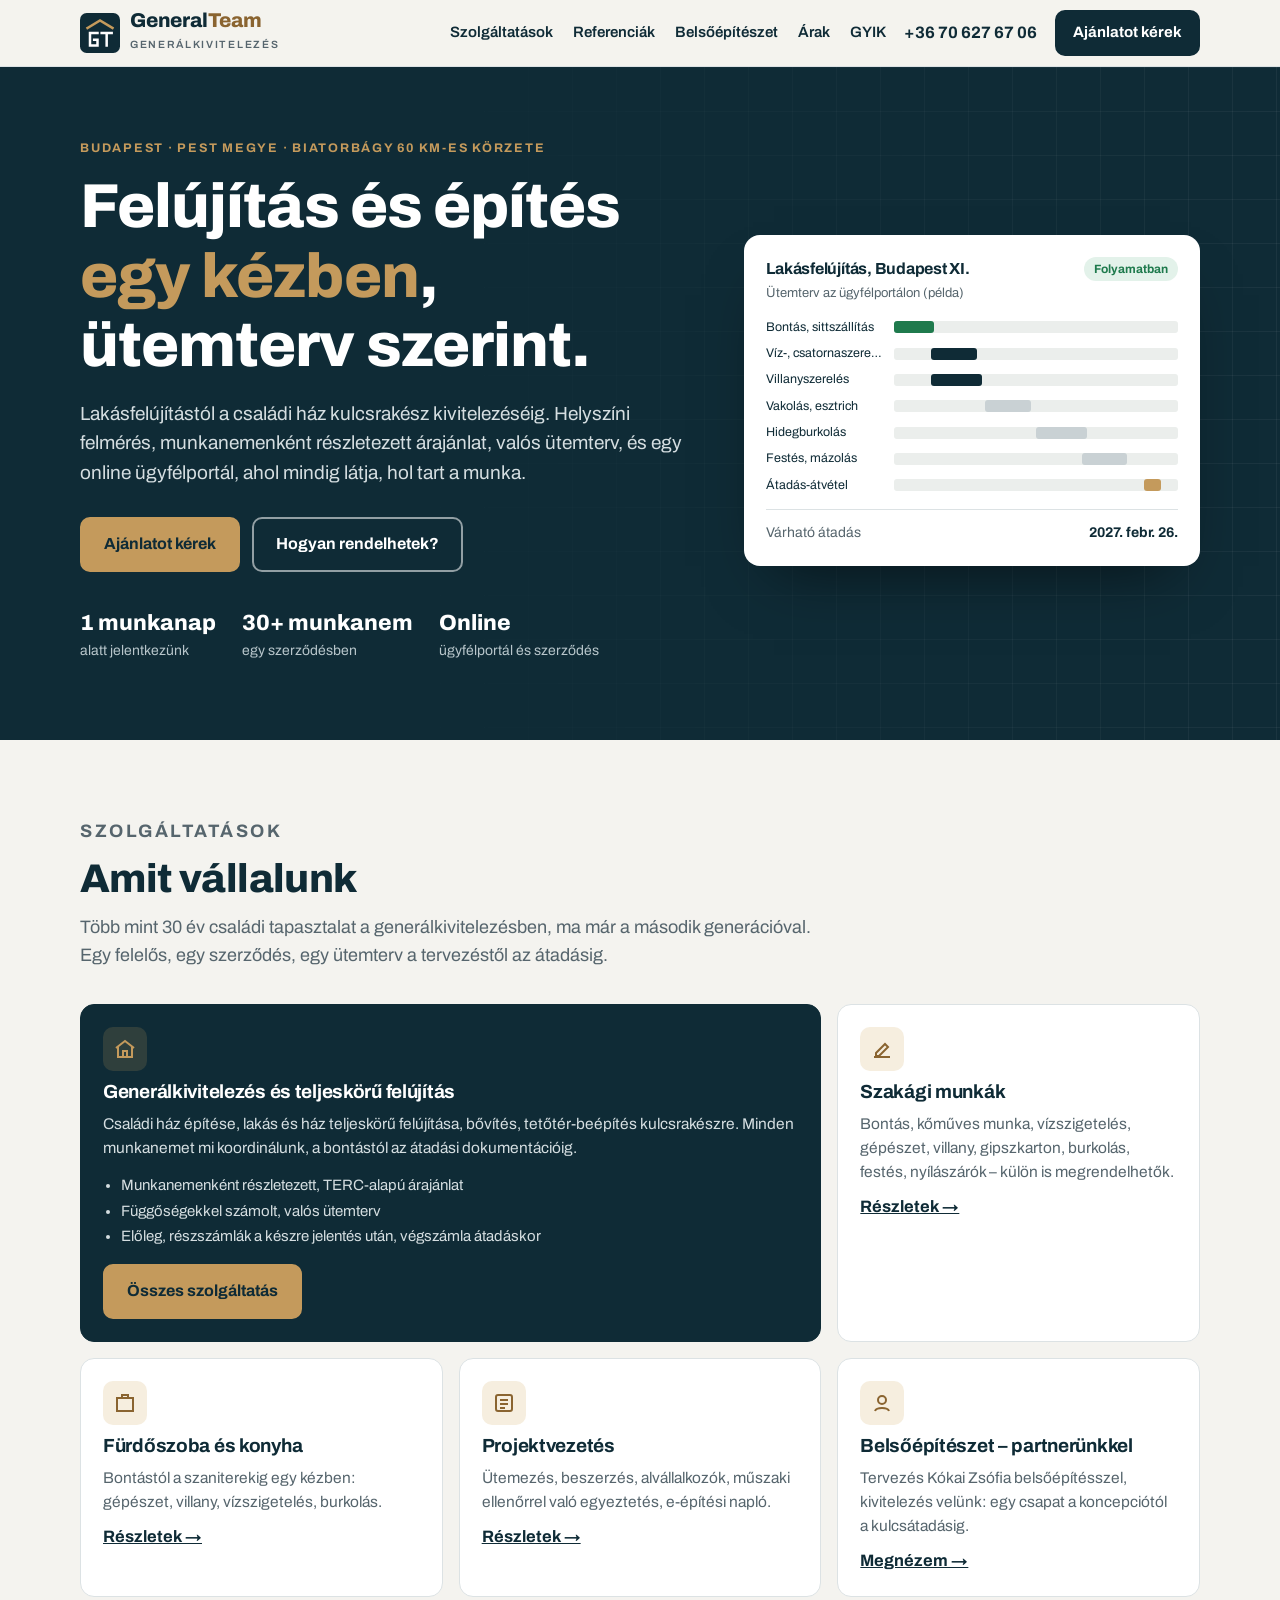
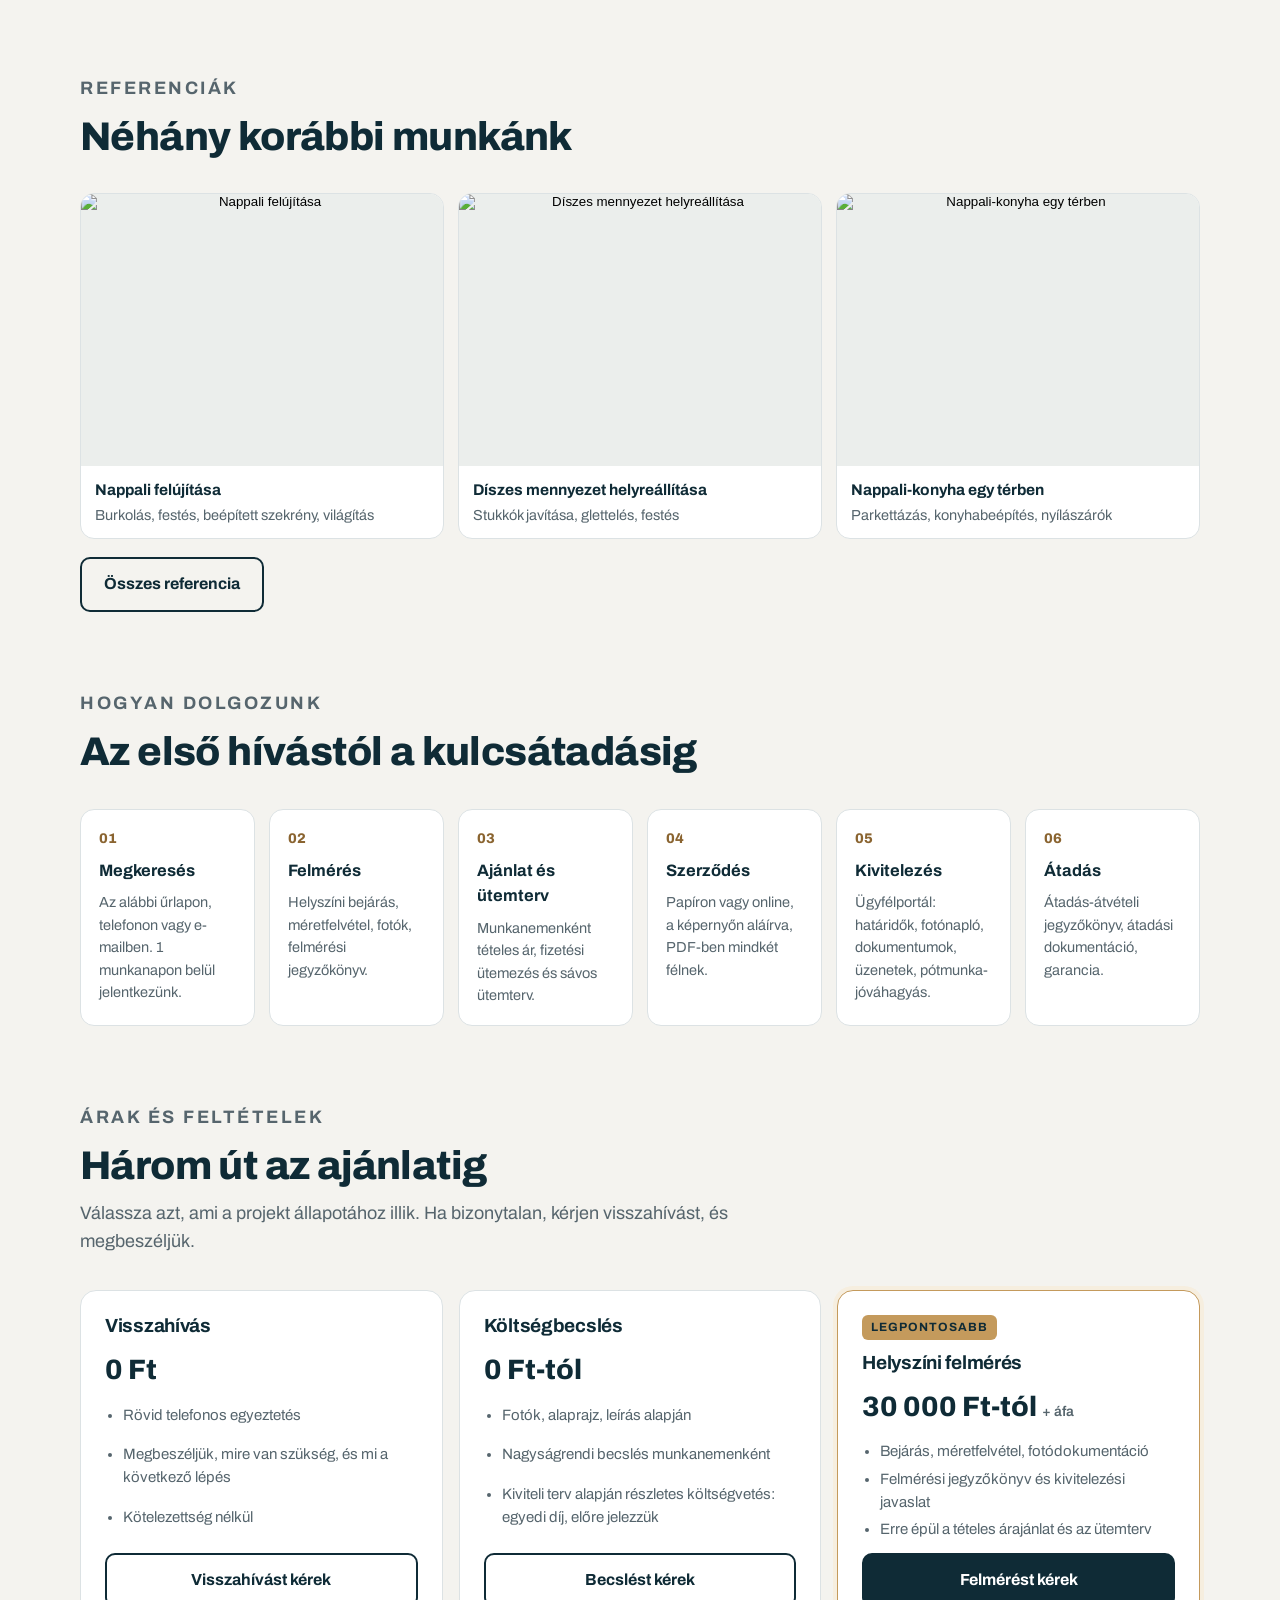
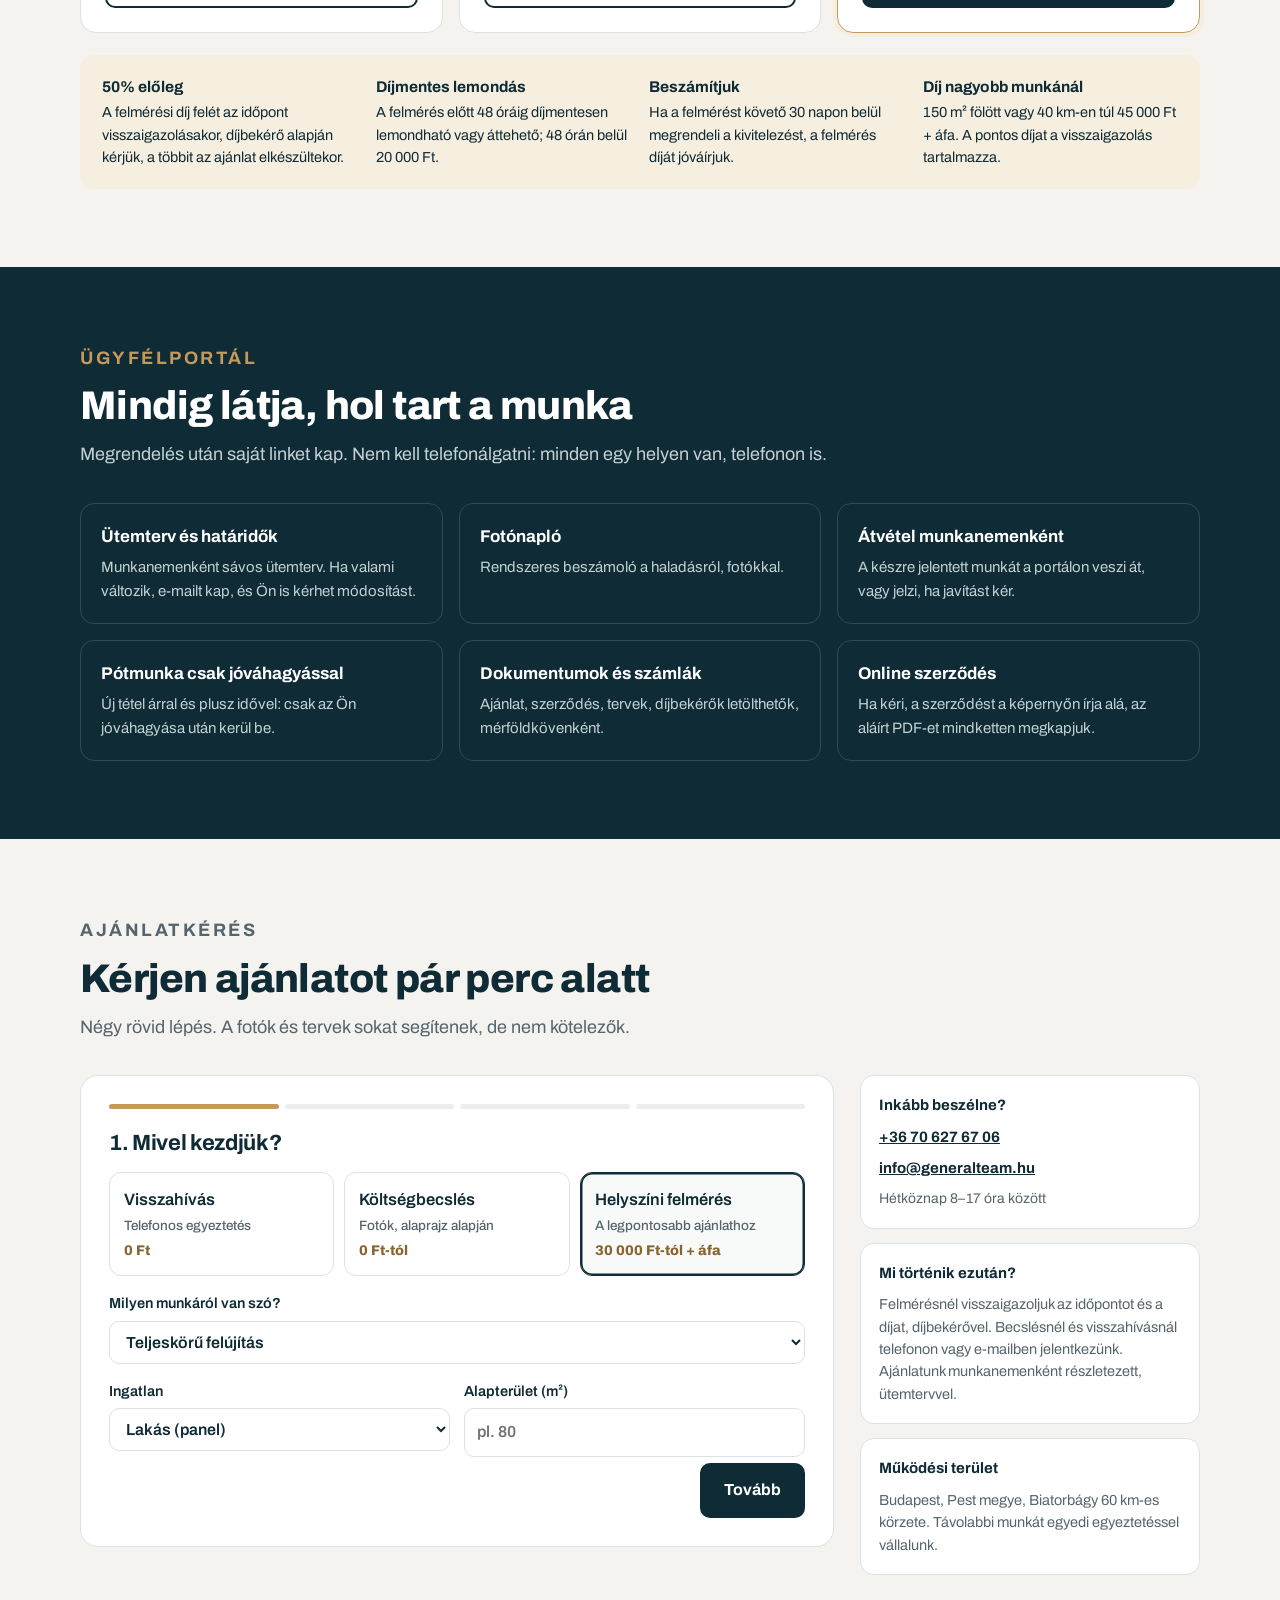
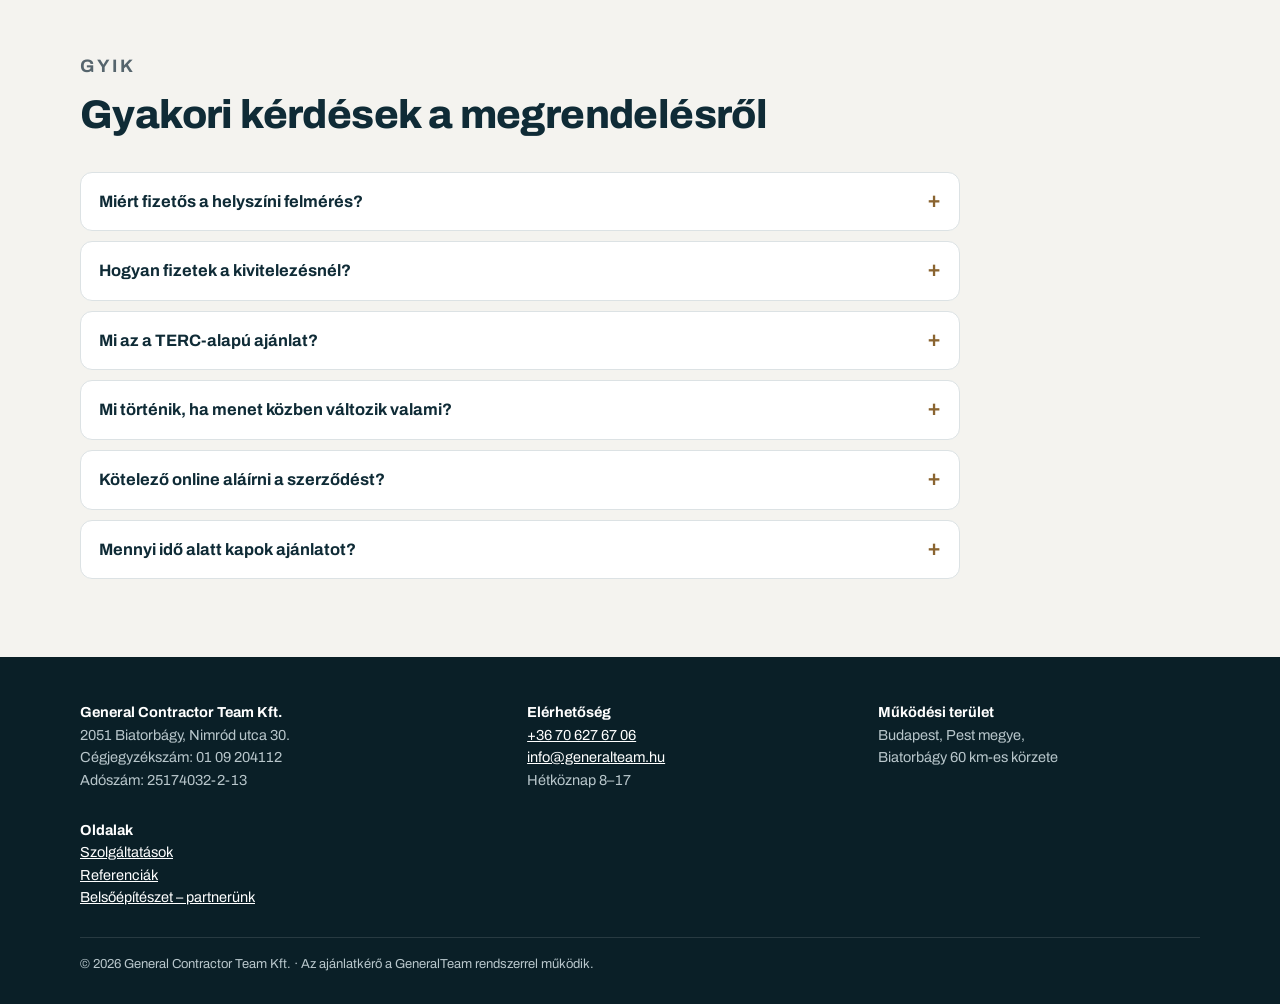
==== commit a0f8c7b8: "GeneralTeam név a Rivo helyett; megengedőbb megrendelői és szigorúbb alvállalkozói szerződés; aláírá" ====
--- a/gt/index.html
+++ b/gt/index.html
@@ -188,7 +188,7 @@
     <div><b>General Contractor Team Kft.</b><br>2051 Biatorbágy, Nimród utca 30.<br>Cégjegyzékszám: 01 09 204112<br>Adószám: 25174032-2-13</div>
     <div><b>Elérhetőség</b><br><a href="tel:+36706276706">+36 70 627 67 06</a><br><a href="mailto:info@generalteam.hu">info@generalteam.hu</a><br>Hétköznap 8–17</div>
     <div><b>Működési terület</b><br>Budapest, Pest megye,<br>Biatorbágy 60 km-es körzete</div>
-    <div><b>Oldalak</b><br><a href="szolgaltatasok.html">Szolgáltatások</a><br><a href="referenciak.html">Referenciák</a><br><a href="belsoepiteszet.html">Belsőépítészet – partnerünk</a></div><div class="bot">© <span id="yr"></span> General Contractor Team Kft. · Az ajánlatkérő a Rivo rendszerrel működik.</div>
+    <div><b>Oldalak</b><br><a href="szolgaltatasok.html">Szolgáltatások</a><br><a href="referenciak.html">Referenciák</a><br><a href="belsoepiteszet.html">Belsőépítészet – partnerünk</a></div><div class="bot">© <span id="yr"></span> General Contractor Team Kft. · Az ajánlatkérő a GeneralTeam rendszerrel működik.</div>
   </div>
 </footer>
 <div class="mcta"><a class="btn ghost" href="tel:+36706276706">Hívás</a><a class="btn brass" href="#ajanlatkeres">Ajánlatot kérek</a></div>
--- a/gt/site.css
+++ b/gt/site.css
@@ -224,10 +224,10 @@
 .mosaic img{width:100%;aspect-ratio:4/3;object-fit:cover;border-radius:10px;background:var(--soft)}
 .embed{border:1px solid var(--line);border-radius:16px;overflow:hidden;background:#fff}
 .embed .eh{display:flex;justify-content:space-between;gap:10px;align-items:center;padding:12px 16px;border-bottom:1px solid var(--line);flex-wrap:wrap;font-size:14.5px}
-.embed iframe{display:block;width:100%;height:1100px;border:0}
+.embed iframe{display:block;width:100%;border:0;overflow:hidden}
 .refl{display:grid;grid-template-columns:repeat(2,minmax(0,1fr));gap:12px;margin-top:22px}
 .refl div{background:var(--paper);border:1px solid var(--line);border-radius:12px;padding:16px;display:flex;flex-direction:column;gap:4px}
 .note-i{font-size:13.5px;color:var(--muted)}
 @media (max-width:960px){.svcl{grid-template-columns:minmax(0,1fr)}.toc{position:static;flex-direction:row;flex-wrap:wrap;gap:6px}.toc a{background:var(--paper);border:1px solid var(--line)}.ptn{grid-template-columns:minmax(0,1fr)}.gal{grid-template-columns:repeat(2,minmax(0,1fr))}}
-@media (max-width:640px){.toc{flex-wrap:nowrap;overflow-x:auto;margin-inline:-16px;padding-inline:16px}.toc a{flex:none}.gal.g4{grid-template-columns:repeat(2,minmax(0,1fr))}.gal,.refl{grid-template-columns:minmax(0,1fr)}.gal.big figure:first-child{grid-column:auto;grid-row:auto}.gal.big figure:first-child button{aspect-ratio:4/3;min-height:0}.embed iframe{display:none}.phero{padding-block:40px 36px}.sv{padding:20px 16px}
+@media (max-width:640px){.toc{flex-wrap:nowrap;overflow-x:auto;margin-inline:-16px;padding-inline:16px}.toc a{flex:none}.gal.g4{grid-template-columns:repeat(2,minmax(0,1fr))}.gal,.refl{grid-template-columns:minmax(0,1fr)}.gal.big figure:first-child{grid-column:auto;grid-row:auto}.gal.big figure:first-child button{aspect-ratio:4/3;min-height:0}.phero{padding-block:40px 36px}.sv{padding:20px 16px}
  .mnav{display:flex;gap:6px;overflow-x:auto;padding:8px 16px;border-top:1px solid var(--line);-webkit-overflow-scrolling:touch}.mnav a{flex:none;text-decoration:none;font-weight:600;font-size:14px;padding:6px 12px;border-radius:99px;background:var(--paper);border:1px solid var(--line)}.mnav a[aria-current=page]{background:var(--navy);color:#fff;border-color:var(--navy)}}
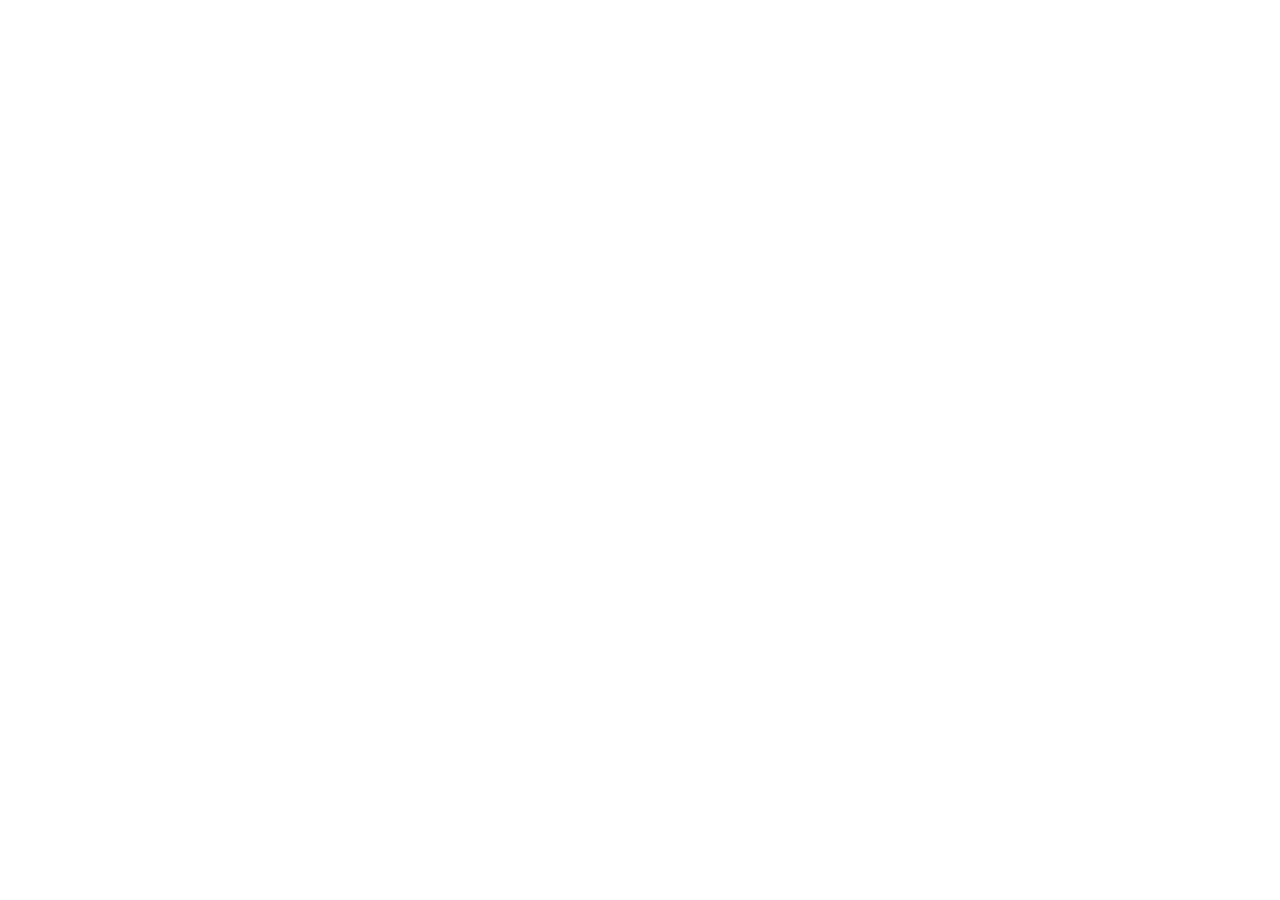
==== commit 1df0af35: "Régi gt/ oldalak átirányítása a generalteam.hu-ra (paraméterek megtartásával) Co-Authored-By: Claude" ====
--- a/gt/index.html
+++ b/gt/index.html
@@ -1,255 +1,6 @@
-<!DOCTYPE html>
-<html lang="hu">
-<head>
-<meta charset="utf-8">
-<meta name="viewport" content="width=device-width, initial-scale=1, viewport-fit=cover">
-<title>GeneralTeam – generálkivitelezés Budapesten és Pest megyében</title>
-<meta name="description" content="Lakásfelújítás, családi ház építése, bővítés és szakági munkák egy kézben. Helyszíni felmérés, munkanemenként részletezett árajánlat ütemtervvel, online ügyfélportál.">
-<link rel="preconnect" href="https://fonts.googleapis.com">
-<link href="https://fonts.googleapis.com/css2?family=Archivo:wght@400;500;600;700;800&display=swap" rel="stylesheet">
-<link rel="stylesheet" href="site.css">
-</head>
-<body>
-<header class="hdr"><div class="wrap"><a class="brand" href="index.html" aria-label="GeneralTeam – kezdőlap"><svg width="40" height="40" viewBox="0 0 48 48" aria-hidden="true"><rect width="48" height="48" rx="8" fill="#0F2B36"/><path d="M9 18L24 9l15 9" fill="none" stroke="#C49A5C" stroke-width="3" stroke-linecap="square"/><path d="M21 24H12v15h9v-7h-4" fill="none" stroke="#fff" stroke-width="3" stroke-linecap="square"/><path d="M26 24h12M32 24v15" fill="none" stroke="#fff" stroke-width="3" stroke-linecap="square"/></svg><span><b>General<span style="color:#8A6430">Team</span></b><small>GENERÁLKIVITELEZÉS</small></span></a><nav class="nav" aria-label="Fő menü"><a href="szolgaltatasok.html">Szolgáltatások</a><a href="referenciak.html">Referenciák</a><a href="belsoepiteszet.html">Belsőépítészet</a><a href="index.html#feltetelek">Árak</a><a href="index.html#gyik">GYIK</a></nav><a class="tel" href="tel:+36706276706">+36 70 627 67 06</a><a class="btn" href="index.html#ajanlatkeres">Ajánlatot kérek</a></div><nav class="mnav" aria-label="Oldalak"><a href="szolgaltatasok.html">Szolgáltatások</a><a href="referenciak.html">Referenciák</a><a href="belsoepiteszet.html">Belsőépítészet</a><a href="index.html#ajanlatkeres">Ajánlatkérés</a></nav></header>
-<main id="top">
-<div class="hero">
-  <div class="grid-bg" aria-hidden="true"></div>
-  <div class="wrap">
-    <div>
-      <p class="eyebrow" style="color:var(--brass)">Budapest · Pest megye · Biatorbágy 60 km-es körzete</p>
-      <h1 style="margin-top:14px">Felújítás és építés <span>egy kézben</span>, ütemterv szerint.</h1>
-      <p class="lead">Lakásfelújítástól a családi ház kulcsrakész kivitelezéséig. Helyszíni felmérés, munkanemenként részletezett árajánlat, valós ütemterv, és egy online ügyfélportál, ahol mindig látja, hol tart a munka.</p>
-      <div class="cta"><a class="btn brass" href="#ajanlatkeres">Ajánlatot kérek</a><a class="btn ghost light" href="#feltetelek">Hogyan rendelhetek?</a></div>
-      <div class="facts"><div><b>1 munkanap</b>alatt jelentkezünk</div><div><b>30+ munkanem</b>egy szerződésben</div><div><b>Online</b>ügyfélportál és szerződés</div></div>
-    </div>
-    <div class="hero-card" aria-label="Példa: ütemterv az ügyfélportálon">
-      <div style="display:flex;justify-content:space-between;gap:10px;align-items:center"><h3>Lakásfelújítás, Budapest XI.</h3><span class="pill">Folyamatban</span></div>
-      <p class="muted" style="font-size:13px;margin-top:2px">Ütemterv az ügyfélportálon (példa)</p>
-      <div class="mini-g">
-        <div><span>Bontás, sittszállítás</span><i style="--a:0%;--w:14%;--c:#1F7A4D"></i></div>
-        <div><span>Víz-, csatornaszerelés</span><i style="--a:13%;--w:16%;--c:#0F2B36"></i></div>
-        <div><span>Villanyszerelés</span><i style="--a:13%;--w:18%;--c:#0F2B36"></i></div>
-        <div><span>Vakolás, esztrich</span><i style="--a:32%;--w:16%"></i></div>
-        <div><span>Hidegburkolás</span><i style="--a:50%;--w:18%"></i></div>
-        <div><span>Festés, mázolás</span><i style="--a:66%;--w:16%"></i></div>
-        <div><span>Átadás-átvétel</span><i style="--a:88%;--w:6%;--c:#C49A5C"></i></div>
-      </div>
-      <div class="row"><span class="muted">Várható átadás</span><b>2027. febr. 26.</b></div>
-    </div>
-  </div>
-</div>
-
-<section id="szolgaltatasok">
-  <div class="wrap">
-    <div class="sec-h"><p class="eyebrow">Szolgáltatások</p><h2>Amit vállalunk</h2><p>Több mint 30 év családi tapasztalat a generálkivitelezésben, ma már a második generációval. Egy felelős, egy szerződés, egy ütemterv a tervezéstől az átadásig.</p></div>
-    <div class="svc">
-      <article class="big"><div class="ico"><svg width="24" height="24" viewBox="0 0 24 24" fill="none" stroke="#C49A5C" stroke-width="2"><path d="M3 11l9-7 9 7"/><path d="M5 10v10h14V10"/><path d="M10 20v-6h4v6"/></svg></div><h3>Generálkivitelezés és teljeskörű felújítás</h3><p>Családi ház építése, lakás és ház teljeskörű felújítása, bővítés, tetőtér-beépítés kulcsrakészre. Minden munkanemet mi koordinálunk, a bontástól az átadási dokumentációig.</p><ul><li>Munkanemenként részletezett, TERC-alapú árajánlat</li><li>Függőségekkel számolt, valós ütemterv</li><li>Előleg, részszámlák a készre jelentés után, végszámla átadáskor</li></ul><a class="btn brass" href="szolgaltatasok.html" style="align-self:flex-start;margin-top:6px">Összes szolgáltatás</a></article>
-      <article><div class="ico"><svg width="24" height="24" viewBox="0 0 24 24" fill="none" stroke="#8A6430" stroke-width="2"><path d="M4 20h16"/><path d="M6 16l9-9 3 3-9 9H6z"/></svg></div><h3>Szakági munkák</h3><p>Bontás, kőműves munka, vízszigetelés, gépészet, villany, gipszkarton, burkolás, festés, nyílászárók – külön is megrendelhetők.</p><a href="szolgaltatasok.html#szakagak" style="font-weight:700">Részletek →</a></article>
-      <article><div class="ico"><svg width="24" height="24" viewBox="0 0 24 24" fill="none" stroke="#8A6430" stroke-width="2"><path d="M4 7h16v13H4z"/><path d="M9 7V4h6v3"/></svg></div><h3>Fürdőszoba és konyha</h3><p>Bontástól a szaniterekig egy kézben: gépészet, villany, vízszigetelés, burkolás.</p><a href="szolgaltatasok.html#furdo" style="font-weight:700">Részletek →</a></article>
-      <article><div class="ico"><svg width="24" height="24" viewBox="0 0 24 24" fill="none" stroke="#8A6430" stroke-width="2"><rect x="4" y="4" width="16" height="16" rx="2"/><path d="M8 9h8M8 13h8M8 17h5"/></svg></div><h3>Projektvezetés</h3><p>Ütemezés, beszerzés, alvállalkozók, műszaki ellenőrrel való egyeztetés, e-építési napló.</p><a href="szolgaltatasok.html#projekt" style="font-weight:700">Részletek →</a></article>
-      <article><div class="ico"><svg width="24" height="24" viewBox="0 0 24 24" fill="none" stroke="#8A6430" stroke-width="2"><circle cx="12" cy="9" r="4"/><path d="M5 20c1.5-4 12.5-4 14 0"/></svg></div><h3>Belsőépítészet – partnerünkkel</h3><p>Tervezés Kókai Zsófia belsőépítésszel, kivitelezés velünk: egy csapat a koncepciótól a kulcsátadásig.</p><a href="belsoepiteszet.html" style="font-weight:700">Megnézem →</a></article>
-    </div>
-  </div>
-</section>
-<section id="referenciak" style="padding-top:0"><div class="wrap"><div class="sec-h"><p class="eyebrow">Referenciák</p><h2>Néhány korábbi munkánk</h2></div><div class="gal"><figure><button type="button" data-lb="https://lh3.googleusercontent.com/d/188Foo24szKkIF-ApSRcjlpt0TVjRNSDO=w1600" data-t="Nappali felújítása" aria-label="Nagyítás: Nappali felújítása"><img src="https://lh3.googleusercontent.com/d/188Foo24szKkIF-ApSRcjlpt0TVjRNSDO=w900" alt="Nappali felújítása" loading="lazy"></button><figcaption><b>Nappali felújítása</b><span class="muted">Burkolás, festés, beépített szekrény, világítás</span></figcaption></figure><figure><button type="button" data-lb="https://lh3.googleusercontent.com/d/19QlKdWLWU0708EmjnZG0D-dhhZ8cJ2Be=w1600" data-t="Díszes mennyezet helyreállítása" aria-label="Nagyítás: Díszes mennyezet helyreállítása"><img src="https://lh3.googleusercontent.com/d/19QlKdWLWU0708EmjnZG0D-dhhZ8cJ2Be=w900" alt="Díszes mennyezet helyreállítása" loading="lazy"></button><figcaption><b>Díszes mennyezet helyreállítása</b><span class="muted">Stukkók javítása, glettelés, festés</span></figcaption></figure><figure><button type="button" data-lb="https://lh3.googleusercontent.com/d/1XgNcVs2AdomsInGwnA67PcjFmLWJ9YV-=w1600" data-t="Nappali-konyha egy térben" aria-label="Nagyítás: Nappali-konyha egy térben"><img src="https://lh3.googleusercontent.com/d/1XgNcVs2AdomsInGwnA67PcjFmLWJ9YV-=w900" alt="Nappali-konyha egy térben" loading="lazy"></button><figcaption><b>Nappali-konyha egy térben</b><span class="muted">Parkettázás, konyhabeépítés, nyílászárók</span></figcaption></figure></div><div style="margin-top:18px"><a class="btn ghost" href="referenciak.html">Összes referencia</a></div></div></section>
-<section id="folyamat" style="padding-top:0">
-  <div class="wrap">
-    <div class="sec-h"><p class="eyebrow">Hogyan dolgozunk</p><h2>Az első hívástól a kulcsátadásig</h2></div>
-    <ol class="steps">
-      <li><b>Megkeresés</b><span>Az alábbi űrlapon, telefonon vagy e-mailben. 1 munkanapon belül jelentkezünk.</span></li>
-      <li><b>Felmérés</b><span>Helyszíni bejárás, méretfelvétel, fotók, felmérési jegyzőkönyv.</span></li>
-      <li><b>Ajánlat és ütemterv</b><span>Munkanemenként tételes ár, fizetési ütemezés és sávos ütemterv.</span></li>
-      <li><b>Szerződés</b><span>Papíron vagy online, a képernyőn aláírva, PDF-ben mindkét félnek.</span></li>
-      <li><b>Kivitelezés</b><span>Ügyfélportál: határidők, fotónapló, dokumentumok, üzenetek, pótmunka-jóváhagyás.</span></li>
-      <li><b>Átadás</b><span>Átadás-átvételi jegyzőkönyv, átadási dokumentáció, garancia.</span></li>
-    </ol>
-  </div>
-</section>
-<section id="feltetelek" style="padding-top:0">
-  <div class="wrap">
-    <div class="sec-h"><p class="eyebrow">Árak és feltételek</p><h2>Három út az ajánlatig</h2><p>Válassza azt, ami a projekt állapotához illik. Ha bizonytalan, kérjen visszahívást, és megbeszéljük.</p></div>
-    <div class="paths">
-      <div class="path"><h3>Visszahívás</h3><div class="price">0 Ft</div><ul><li>Rövid telefonos egyeztetés</li><li>Megbeszéljük, mire van szükség, és mi a következő lépés</li><li>Kötelezettség nélkül</li></ul><a class="btn ghost" href="#ajanlatkeres" data-ut="visszahivas">Visszahívást kérek</a></div>
-      <div class="path"><h3>Költségbecslés</h3><div class="price">0 Ft-tól</div><ul><li>Fotók, alaprajz, leírás alapján</li><li>Nagyságrendi becslés munkanemenként</li><li>Kiviteli terv alapján részletes költségvetés: egyedi díj, előre jelezzük</li></ul><a class="btn ghost" href="#ajanlatkeres" data-ut="becsles">Becslést kérek</a></div>
-      <div class="path hl"><span class="tag">Legpontosabb</span><h3>Helyszíni felmérés</h3><div class="price">30 000 Ft-tól <small>+ áfa</small></div><ul><li>Bejárás, méretfelvétel, fotódokumentáció</li><li>Felmérési jegyzőkönyv és kivitelezési javaslat</li><li>Erre épül a tételes árajánlat és az ütemterv</li></ul><a class="btn" href="#ajanlatkeres" data-ut="felmeres">Felmérést kérek</a></div>
-    </div>
-    <div class="terms">
-      <div><b>50% előleg</b>A felmérési díj felét az időpont visszaigazolásakor, díjbekérő alapján kérjük, a többit az ajánlat elkészültekor.</div>
-      <div><b>Díjmentes lemondás</b>A felmérés előtt 48 óráig díjmentesen lemondható vagy áttehető; 48 órán belül 20 000 Ft.</div>
-      <div><b>Beszámítjuk</b>Ha a felmérést követő 30 napon belül megrendeli a kivitelezést, a felmérés díját jóváírjuk.</div>
-      <div><b>Díj nagyobb munkánál</b>150 m² fölött vagy 40 km-en túl 45 000 Ft + áfa. A pontos díjat a visszaigazolás tartalmazza.</div>
-    </div>
-  </div>
-</section>
-<section class="portal">
-  <div class="wrap">
-    <div class="sec-h"><p class="eyebrow" style="color:var(--brass)">Ügyfélportál</p><h2>Mindig látja, hol tart a munka</h2><p>Megrendelés után saját linket kap. Nem kell telefonálgatni: minden egy helyen van, telefonon is.</p></div>
-    <div class="feat">
-      <div><b>Ütemterv és határidők</b><span>Munkanemenként sávos ütemterv. Ha valami változik, e-mailt kap, és Ön is kérhet módosítást.</span></div>
-      <div><b>Fotónapló</b><span>Rendszeres beszámoló a haladásról, fotókkal.</span></div>
-      <div><b>Átvétel munkanemenként</b><span>A készre jelentett munkát a portálon veszi át, vagy jelzi, ha javítást kér.</span></div>
-      <div><b>Pótmunka csak jóváhagyással</b><span>Új tétel árral és plusz idővel: csak az Ön jóváhagyása után kerül be.</span></div>
-      <div><b>Dokumentumok és számlák</b><span>Ajánlat, szerződés, tervek, díjbekérők letölthetők, mérföldkövenként.</span></div>
-      <div><b>Online szerződés</b><span>Ha kéri, a szerződést a képernyőn írja alá, az aláírt PDF-et mindketten megkapjuk.</span></div>
-    </div>
-  </div>
-</section>
-<section id="ajanlatkeres">
-  <div class="wrap">
-    <div class="sec-h"><p class="eyebrow">Ajánlatkérés</p><h2>Kérjen ajánlatot pár perc alatt</h2><p>Négy rövid lépés. A fotók és tervek sokat segítenek, de nem kötelezők.</p></div>
-    <div class="form-wrap">
-      <form class="wiz" id="wiz" novalidate>
-        <div class="prog" aria-hidden="true"><i></i><i></i><i></i><i></i></div>
-        <div id="ferr" class="err" role="alert" hidden></div>
-
-        <div class="step" data-s="1">
-          <h3>1. Mivel kezdjük?</h3>
-          <div class="opts" role="radiogroup" aria-label="Az ajánlatkérés módja">
-            <label class="opt"><input type="radio" name="ut" value="visszahivas"><span>Visszahívás<small>Telefonos egyeztetés</small><em>0 Ft</em></span></label>
-            <label class="opt"><input type="radio" name="ut" value="becsles"><span>Költségbecslés<small>Fotók, alaprajz alapján</small><em>0 Ft-tól</em></span></label>
-            <label class="opt"><input type="radio" name="ut" value="felmeres" checked><span>Helyszíni felmérés<small>A legpontosabb ajánlathoz</small><em>30 000 Ft-tól + áfa</em></span></label>
-          </div>
-          <label class="fld">Milyen munkáról van szó?
-            <select id="tipus"><option>Teljeskörű felújítás</option><option>Generálkivitelezés (új építés)</option><option>Bővítés, átalakítás, tetőtér-beépítés</option><option>Fürdőszoba / konyha felújítás</option><option>Szakági munka (gépészet, villany, burkolás…)</option><option>Belsőépítészeti tervezés</option><option>Egyéb</option></select></label>
-          <p class="note-i" id="bepnote" hidden>Belsőépítészeti tervezést partnerünk, Kókai Zsófia végzi. <a href="belsoepiteszet.html">Ismerje meg a munkáit</a>, vagy küldje el itt az ajánlatkérést, és mi továbbítjuk; ha kivitelezés is kell, azt mi vállaljuk.</p>
-          <div class="f2">
-            <label class="fld">Ingatlan<select id="ingatlan"><option>Lakás (panel)</option><option>Lakás (tégla)</option><option>Családi ház</option><option>Ikerház, sorház</option><option>Üzlet, iroda</option><option>Telek (új építés)</option></select></label>
-            <label class="fld">Alapterület (m²)<input type="number" id="m2" inputmode="numeric" min="1" placeholder="pl. 80"></label>
-          </div>
-        </div>
-
-        <div class="step" data-s="2" hidden>
-          <h3>2. Hol és mikor?</h3>
-          <div class="f2">
-            <label class="fld">Település, kerület<input type="text" id="hely" placeholder="pl. Budapest XI." autocomplete="address-level2"></label>
-            <label class="fld">Mikor kezdené?<select id="kezdes"><option>Minél előbb</option><option>1–3 hónapon belül</option><option>3–6 hónapon belül</option><option>Később / még tervezem</option></select></label>
-          </div>
-          <label class="fld" data-only="felmeres">A felmérés címe<input type="text" id="cim" placeholder="irányítószám, utca, házszám" autocomplete="street-address"></label>
-          <div class="f2" data-only="felmeres">
-            <label class="fld">Felmérés: javasolt nap<input type="date" id="fnap"></label>
-            <label class="fld">Napszak<select id="fsz"><option>Délelőtt</option><option>Délután</option><option>Mindegy</option></select></label>
-          </div>
-          <label class="fld">Mit szeretne? Röviden írja le<textarea id="megj" placeholder="pl. 2 szobás panellakás teljes felújítása: fürdő kád helyett zuhannyal, új villany, laminált helyett parketta."></textarea></label>
-          <div class="fee" id="feebox" data-only="felmeres"></div>
-        </div>
-
-        <div class="step" data-s="3" hidden>
-          <h3>3. Fotók, tervek <small class="muted" style="font-weight:500;font-size:15px">(nem kötelező)</small></h3>
-          <p class="muted" id="fhint">Alaprajz, terv, fotók a jelenlegi állapotról. Legfeljebb 6 fájl, egyenként 10 MB.</p>
-          <label class="drop" for="files"><b>Fájlok kiválasztása</b><span class="muted" style="font-size:14px">telefonról fotót is készíthet</span><input type="file" id="files" multiple accept="image/*,.pdf,.dwg,.dxf,.doc,.docx,.xls,.xlsx" hidden></label>
-          <div class="flist" id="flist"></div>
-        </div>
-
-        <div class="step" data-s="4" hidden>
-          <h3>4. Elérhetőség</h3>
-          <div class="f2">
-            <label class="fld">Név<input type="text" id="nev" autocomplete="name"></label>
-            <label class="fld">Telefon<input type="tel" id="tel" autocomplete="tel" placeholder="+36 …"></label>
-          </div>
-          <label class="fld">E-mail<input type="email" id="email" autocomplete="email"></label>
-          <label class="fld" data-only="felmeres">Számlázási név és cím <small>(a felmérési díj díjbekérőjéhez)</small><input type="text" id="szamla" placeholder="ha eltér a fentiektől"></label>
-          <label class="chk" data-only="felmeres"><input type="checkbox" id="aszf"><span>Elfogadom a felmérés feltételeit: a díj 50%-a előleg a visszaigazoláskor; 48 órán belüli lemondásnál 20 000 Ft; 30 napon belüli megrendelésnél a díj beszámít.</span></label>
-          <label class="chk"><input type="checkbox" id="adatv"><span>Hozzájárulok, hogy adataimat az ajánlatkérés kezeléséhez felhasználják.</span></label>
-          <div class="hp" aria-hidden="true"><label>Ne töltse ki<input type="text" id="hp" tabindex="-1" autocomplete="off"></label></div>
-        </div>
-
-        <div class="nav-b" id="navb"><button type="button" class="btn ghost" id="back" hidden>Vissza</button><span></span><button type="button" class="btn" id="next">Tovább</button></div>
-
-        <div class="done" id="done" hidden>
-          <div class="ok"><svg width="30" height="30" viewBox="0 0 24 24" fill="none" stroke="#1F7A4D" stroke-width="2.6"><path d="M5 12l5 5 9-10"/></svg></div>
-          <h3>Köszönjük, megkaptuk!</h3>
-          <p class="muted" id="donetx">Visszaigazoló e-mailt küldtünk. Jellemzően 1 munkanapon belül jelentkezünk.</p>
-        </div>
-      </form>
-      <aside class="aside">
-        <div class="card"><b>Inkább beszélne?</b><a href="tel:+36706276706">+36 70 627 67 06</a><a href="mailto:info@generalteam.hu">info@generalteam.hu</a><span class="muted" style="font-size:14px">Hétköznap 8–17 óra között</span></div>
-        <div class="card"><b>Mi történik ezután?</b><span class="muted" style="font-size:14.5px">Felmérésnél visszaigazoljuk az időpontot és a díjat, díjbekérővel. Becslésnél és visszahívásnál telefonon vagy e-mailben jelentkezünk. Ajánlatunk munkanemenként részletezett, ütemtervvel.</span></div>
-        <div class="card"><b>Működési terület</b><span class="muted" style="font-size:14.5px">Budapest, Pest megye, Biatorbágy 60 km-es körzete. Távolabbi munkát egyedi egyeztetéssel vállalunk.</span></div>
-      </aside>
-    </div>
-  </div>
-</section>
-<section id="gyik" style="padding-top:0">
-  <div class="wrap">
-    <div class="sec-h"><p class="eyebrow">GYIK</p><h2>Gyakori kérdések a megrendelésről</h2></div>
-    <div class="faq">
-      <details><summary>Miért fizetős a helyszíni felmérés?</summary><p>A felmérés szakember kiszállásával, méretfelvétellel és jegyzőkönyvvel jár, erre épül a tételes ajánlat. A díjat beszámítjuk, ha a felmérést követő 30 napon belül megrendeli a kivitelezést. Ha csak tájékozódna, kérjen ingyenes visszahívást vagy fotók alapján becslést.</p></details>
-      <details><summary>Hogyan fizetek a kivitelezésnél?</summary><p>Jellemzően 30% előleg a szerződéskötéskor (anyagbeszerzés), majd munkanem-csoportonként részszámla a készre jelentés és az Ön átvétele után, végül végszámla az átadás-átvételkor. A pontos ütemezés az ajánlatban szerepel.</p></details>
-      <details><summary>Mi az a TERC-alapú ajánlat?</summary><p>Az építőiparban elterjedt tételes költségvetési rendszer szerint, munkanemenként (bontás, falazás, burkolás stb.) mennyiséggel és egységárral részletezzük az árat. Így pontosan látja, mit miért fizet, és a pótmunkák is összevethetők.</p></details>
-      <details><summary>Mi történik, ha menet közben változik valami?</summary><p>A pótmunkát vagy módosítást árral és a határidőre gyakorolt hatással együtt küldjük el az ügyfélportálon. Csak az Ön jóváhagyása után kerül be a szerződéses tartalomba, és az ütemterv is automatikusan frissül.</p></details>
-      <details><summary>Kötelező online aláírni a szerződést?</summary><p>Nem. Kérésre a szerződést a portálon, a képernyőn is aláírhatja (aláírási naplóval és PDF-fel), de papíron vagy minősített elektronikus aláírással is megköthetjük.</p></details>
-      <details><summary>Mennyi idő alatt kapok ajánlatot?</summary><p>Visszahívást és becslést jellemzően 1–3 munkanapon belül, a felmérés után a tételes ajánlatot ütemtervvel együtt 5–10 munkanapon belül küldjük, a munka méretétől függően.</p></details>
-    </div>
-  </div>
-</section>
-</main>
-<footer>
-  <div class="wrap">
-    <div><b>General Contractor Team Kft.</b><br>2051 Biatorbágy, Nimród utca 30.<br>Cégjegyzékszám: 01 09 204112<br>Adószám: 25174032-2-13</div>
-    <div><b>Elérhetőség</b><br><a href="tel:+36706276706">+36 70 627 67 06</a><br><a href="mailto:info@generalteam.hu">info@generalteam.hu</a><br>Hétköznap 8–17</div>
-    <div><b>Működési terület</b><br>Budapest, Pest megye,<br>Biatorbágy 60 km-es körzete</div>
-    <div><b>Oldalak</b><br><a href="szolgaltatasok.html">Szolgáltatások</a><br><a href="referenciak.html">Referenciák</a><br><a href="belsoepiteszet.html">Belsőépítészet – partnerünk</a></div><div class="bot">© <span id="yr"></span> General Contractor Team Kft. · Az ajánlatkérő a GeneralTeam rendszerrel működik.</div>
-  </div>
-</footer>
-<div class="mcta"><a class="btn ghost" href="tel:+36706276706">Hívás</a><a class="btn brass" href="#ajanlatkeres">Ajánlatot kérek</a></div>
-<script>document.getElementById("yr")&&(document.getElementById("yr").textContent=new Date().getFullYear())</script>
-<script>
-(function(){
-var API='https://script.google.com/macros/s/AKfycbxYgeSJEPj4zQlQoxu1woLnLV8YQdEm2bXwhjzd2IbayPJULP6pmNfQOj3PonUnmEnA/exec';
-var $=function(id){return document.getElementById(id)};
-$('yr').textContent=new Date().getFullYear();
-var step=1,FILES=[],MAXF=6,MAXB=10*1024*1024;
-function ut(){var r=document.querySelector('input[name=ut]:checked');return r?r.value:'felmeres'}
-function fee(){var m=+$('m2').value||0,h=($('hely').value||'').toLowerCase(),far=/(győr|székesfehérvár|kecskemét|tatabánya|esztergom|vác|gödöllő|cegléd)/.test(h);return (m>150||far)?45000:30000}
-function ft(n){return Math.round(n).toLocaleString('hu-HU').replace(/\s/g,' ')+' Ft'}
-function sync(){var u=ut();document.querySelectorAll('[data-only]').forEach(function(n){n.hidden=n.dataset.only!==u});
-  var f=fee();$('feebox').innerHTML='<span>Felmérési díj (várható)</span><b class="big">'+ft(f)+' + áfa</b><span style="font-size:14px">Ebből előleg a visszaigazoláskor: <b>'+ft(f/2)+' + áfa</b>. A pontos díjat a visszaigazolásban rögzítjük. Megrendelés esetén beszámítjuk.</span>';
-  $('fhint').textContent=u==='becsles'?'A becsléshez nagyon sokat segít néhány fotó a jelenlegi állapotról és egy alaprajz, ha van. Legfeljebb 6 fájl, egyenként 10 MB.':'Alaprajz, terv, fotók a jelenlegi állapotról. Legfeljebb 6 fájl, egyenként 10 MB.'}
-function show(n){step=n;document.querySelectorAll('.step').forEach(function(s){s.hidden=+s.dataset.s!==n});
-  document.querySelectorAll('.prog i').forEach(function(i,k){i.classList.toggle('on',k<n)});
-  $('back').hidden=n===1;$('next').textContent=n===4?'Ajánlatkérés elküldése':'Tovább';err('');sync()}
-function err(m){var e=$('ferr');e.textContent=m;e.hidden=!m;if(m)e.scrollIntoView({block:'nearest',behavior:'smooth'})}
-function valid(n){var u=ut();
-  if(n===2&&!$('hely').value.trim())return 'Kérjük, adja meg a települést.';
-  if(n===2&&u==='felmeres'&&!$('cim').value.trim())return 'Kérjük, adja meg a felmérés címét.';
-  if(n===4){if($('nev').value.trim().length<3)return 'Kérjük, adja meg a nevét.';if(!/^[^@\s]+@[^@\s]+\.[^@\s]+$/.test($('email').value.trim()))return 'Kérjük, adjon meg érvényes e-mail címet.';
-    if(u!=='becsles'&&$('tel').value.replace(/\D/g,'').length<8)return 'Kérjük, adja meg a telefonszámát, hogy vissza tudjuk hívni.';
-    if(u==='felmeres'&&!$('aszf').checked)return 'Kérjük, fogadja el a felmérés feltételeit.';if(!$('adatv').checked)return 'Kérjük, járuljon hozzá az adatkezeléshez.'}
-  return ''}
-document.querySelectorAll('input[name=ut]').forEach(function(r){r.addEventListener('change',sync)});
-$('tipus').addEventListener('change',function(){$('bepnote').hidden=$('tipus').value!=='Belsőépítészeti tervezés'});
-(function(){if(/^#ajanlatkeres/.test(location.hash))setTimeout(function(){document.getElementById('ajanlatkeres').scrollIntoView()},60);var m=location.hash.match(/tipus=([^&]+)/);if(m){var v=decodeURIComponent(m[1]);[].forEach.call($('tipus').options,function(o){if(o.text===v)$('tipus').value=v});$('bepnote').hidden=$('tipus').value!=='Belsőépítészeti tervezés'}})();
-['m2','hely'].forEach(function(id){$(id).addEventListener('input',sync)});
-document.querySelectorAll('[data-ut]').forEach(function(a){a.addEventListener('click',function(){var r=document.querySelector('input[name=ut][value="'+a.dataset.ut+'"]');if(r){r.checked=true;show(1)}})});
-$('next').addEventListener('click',function(){var m=valid(step);if(m){err(m);return}if(step<4){show(step+1);$('wiz').scrollIntoView({block:'start',behavior:'smooth'});return}send()});
-$('back').addEventListener('click',function(){if(step>1)show(step-1)});
-var fd=new Date();fd.setDate(fd.getDate()+3);while(fd.getDay()===0||fd.getDay()===6)fd.setDate(fd.getDate()+1);$('fnap').value=fd.toISOString().slice(0,10);$('fnap').min=new Date().toISOString().slice(0,10);
-function rf(){$('flist').innerHTML=FILES.map(function(f,i){return '<div><span>'+f.name.replace(/[<>&]/g,'')+' · '+Math.max(1,Math.round(f.size/1024))+' kB</span><button type="button" data-rm="'+i+'" aria-label="Eltávolítás">Törlés</button></div>'}).join('')}
-$('files').addEventListener('change',function(e){var drop=0;err('');[].slice.call(e.target.files||[]).forEach(function(f){if(f.size>MAXB){err('Túl nagy fájl (max. 10 MB): '+f.name);return}if(FILES.length<MAXF)FILES.push(f);else drop++});if(drop)err('Legfeljebb 6 fájl csatolható, '+drop+' kimaradt.');e.target.value='';rf()});
-$('flist').addEventListener('click',function(e){var b=e.target.closest('[data-rm]');if(b){FILES.splice(+b.dataset.rm,1);rf()}});
-function b64(f){return new Promise(function(ok,no){var r=new FileReader();r.onload=function(){ok({n:f.name,t:f.type||'application/octet-stream',b64:String(r.result).split(',')[1]})};r.onerror=no;r.readAsDataURL(f)})}
-function send(){var u=ut(),bt=$('next');bt.disabled=true;$('back').disabled=true;bt.textContent=FILES.length?'Küldés és feltöltés…':'Küldés…';
-  var o={hp:$('hp').value,ut:u,fee:u==='felmeres'?fee():0,nev:$('nev').value.trim(),email:$('email').value.trim(),tel:$('tel').value.trim(),tipus:$('tipus').value,ingatlan:$('ingatlan').value,m2:+$('m2').value||0,hely:$('hely').value.trim(),
-    cim:u==='felmeres'?$('cim').value.trim():'',szamla:u==='felmeres'?$('szamla').value.trim():'',kezdes:$('kezdes').value,megj:$('megj').value.trim(),
-    elso:{visszahivas:'Visszahívás',becsles:'Költségbecslés',felmeres:'Helyszíni felmérés'}[u],idopont:u==='felmeres'?($('fnap').value+' '+$('fsz').value):''};
-  o.reszlet=(u==='felmeres'?'Felmérési díj (várható): '+ft(o.fee)+' + áfa, feltételeket elfogadta':'');
-  Promise.all(FILES.map(b64)).then(function(arr){o.files=arr;
-    return fetch(API,{method:'POST',body:JSON.stringify({ten:'gt',fn:'ajanlatkeres',args:[o]}),credentials:'omit',redirect:'follow'}).then(function(r){return r.json()})})
-  .then(function(j){if(j&&j.err)throw new Error(j.err);
-    document.querySelectorAll('.step,.prog').forEach(function(s){s.hidden=true});$('navb').hidden=true;$('ferr').hidden=true;$('done').hidden=false;
-    $('donetx').textContent=u==='felmeres'?'Visszaigazoló e-mailt küldtünk. 1 munkanapon belül jelentkezünk a felmérés pontos időpontjával és a díjbekérővel.':(u==='becsles'?'Visszaigazoló e-mailt küldtünk. A becslést jellemzően 1–3 munkanapon belül küldjük, ha kérdésünk van, telefonon keressük.':'Visszaigazoló e-mailt küldtünk. Hamarosan visszahívjuk a megadott számon.');
-    $('done').scrollIntoView({block:'center',behavior:'smooth'})})
-  .catch(function(e){bt.disabled=false;$('back').disabled=false;bt.textContent='Ajánlatkérés elküldése';err('Nem sikerült elküldeni: '+(e&&e.message||e)+'. Kérjük, próbálja újra, vagy hívjon minket: +36 70 627 67 06.')})}
-show(1);
-})();
-</script><script>
-(function(){var L=[].slice.call(document.querySelectorAll('[data-lb]'));if(!L.length)return;var i=0,box=null;
-function show(n){i=(n+L.length)%L.length;var b=L[i];if(!box){box=document.createElement('div');box.className='lb';box.setAttribute('role','dialog');box.setAttribute('aria-label','Kép nagyítva');box.innerHTML='<div><img alt=""><p></p></div><button class="x" aria-label="Bezárás">×</button><button class="pv" aria-label="Előző">‹</button><button class="nx" aria-label="Következő">›</button>';document.body.appendChild(box);
- box.addEventListener('click',function(e){if(e.target.classList.contains('pv'))show(i-1);else if(e.target.classList.contains('nx'))show(i+1);else if(e.target===box||e.target.classList.contains('x'))close()})}
- box.querySelector('img').src=b.dataset.lb;box.querySelector('img').alt=b.dataset.t||'';box.querySelector('p').textContent=b.dataset.t||'';box.hidden=false;document.body.style.overflow='hidden'}
-function close(){if(box){box.hidden=true;document.body.style.overflow=''}}
-L.forEach(function(b,n){b.addEventListener('click',function(){show(n)})});
-document.addEventListener('keydown',function(e){if(!box||box.hidden)return;if(e.key==='Escape')close();if(e.key==='ArrowLeft')show(i-1);if(e.key==='ArrowRight')show(i+1)});})();
-</script>
-</body>
-</html>
+<!doctype html>
+<html lang="hu"><head><meta charset="utf-8"><meta name="viewport" content="width=device-width,initial-scale=1"><meta name="robots" content="noindex"><title>Átirányítás – GeneralTeam</title>
+<link rel="canonical" href="https://generalteam.hu/">
+<script>location.replace('https://generalteam.hu/'+location.search+location.hash);</script>
+<noscript><meta http-equiv="refresh" content="0;url=https://generalteam.hu/"></noscript>
+</head><body style="font-family:system-ui,sans-serif;padding:24px">A GeneralTeam oldal új címe: <a href="https://generalteam.hu/">generalteam.hu</a></body></html>
